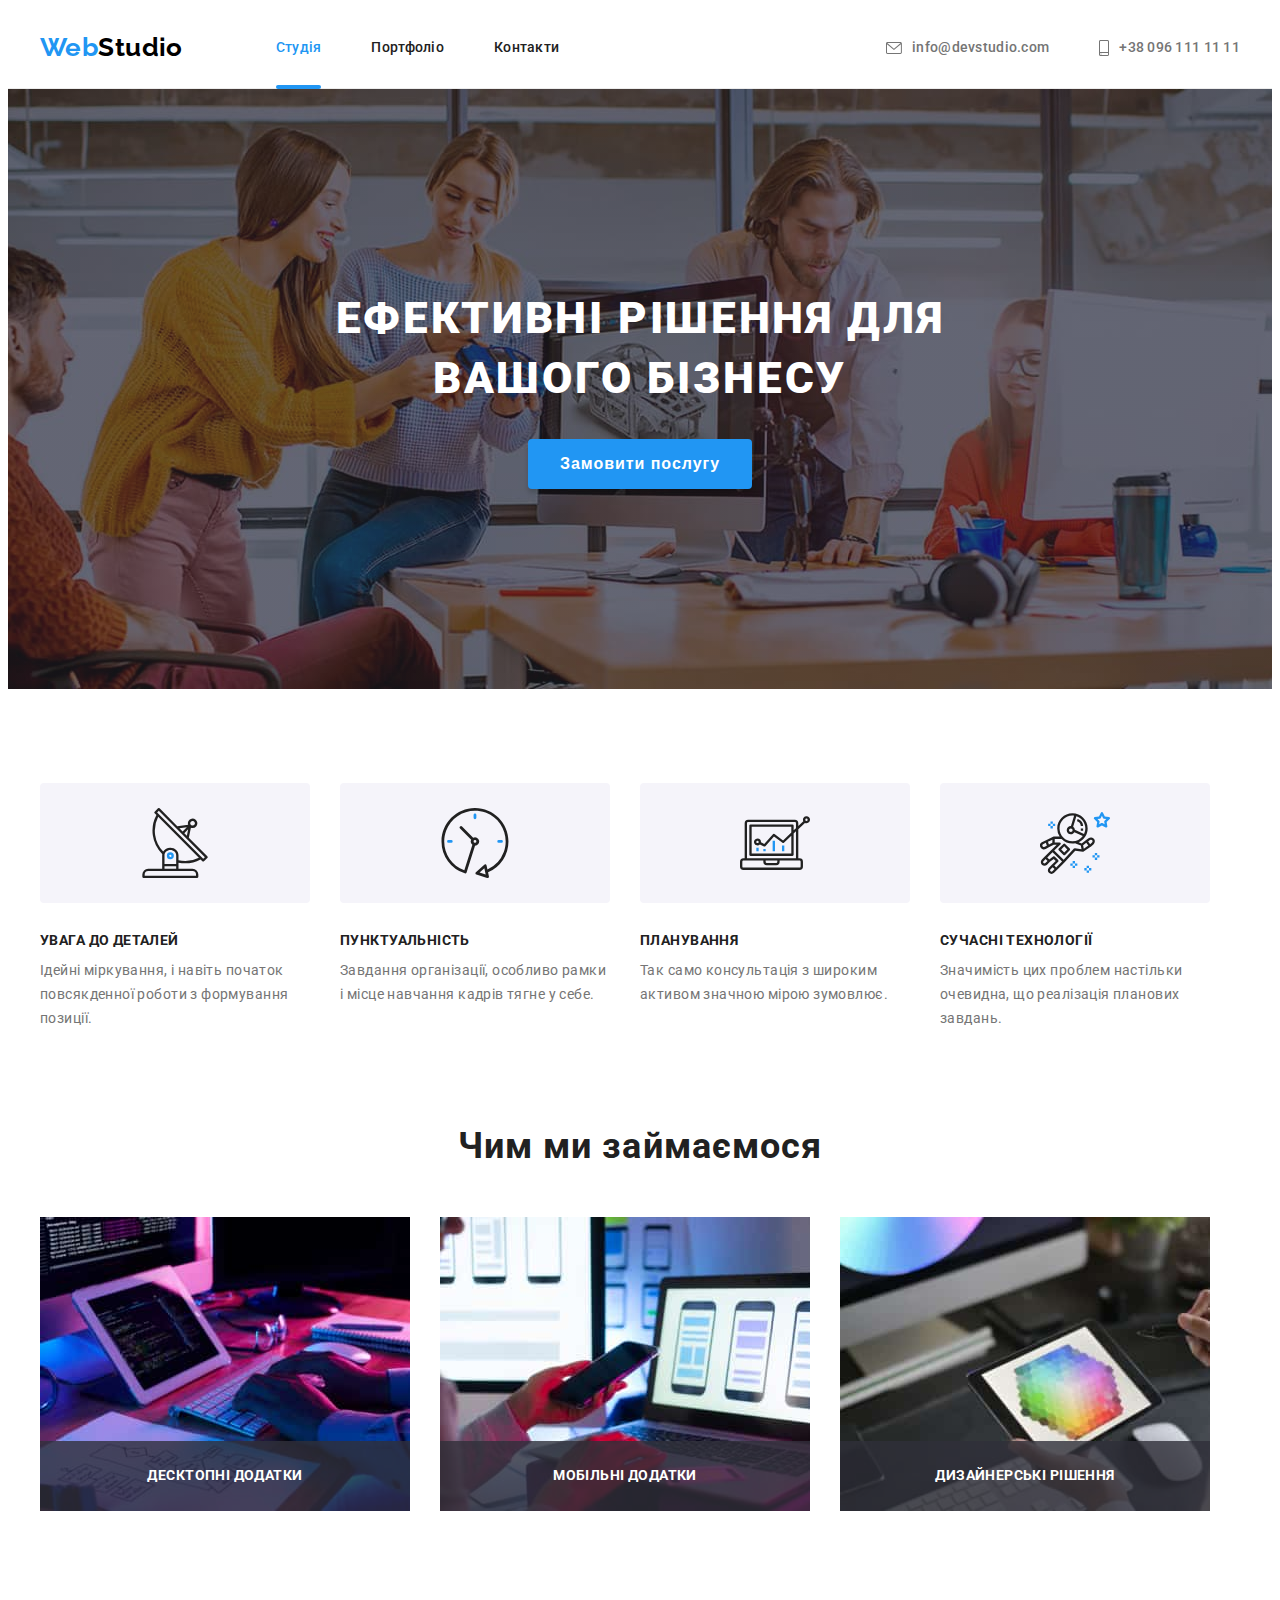
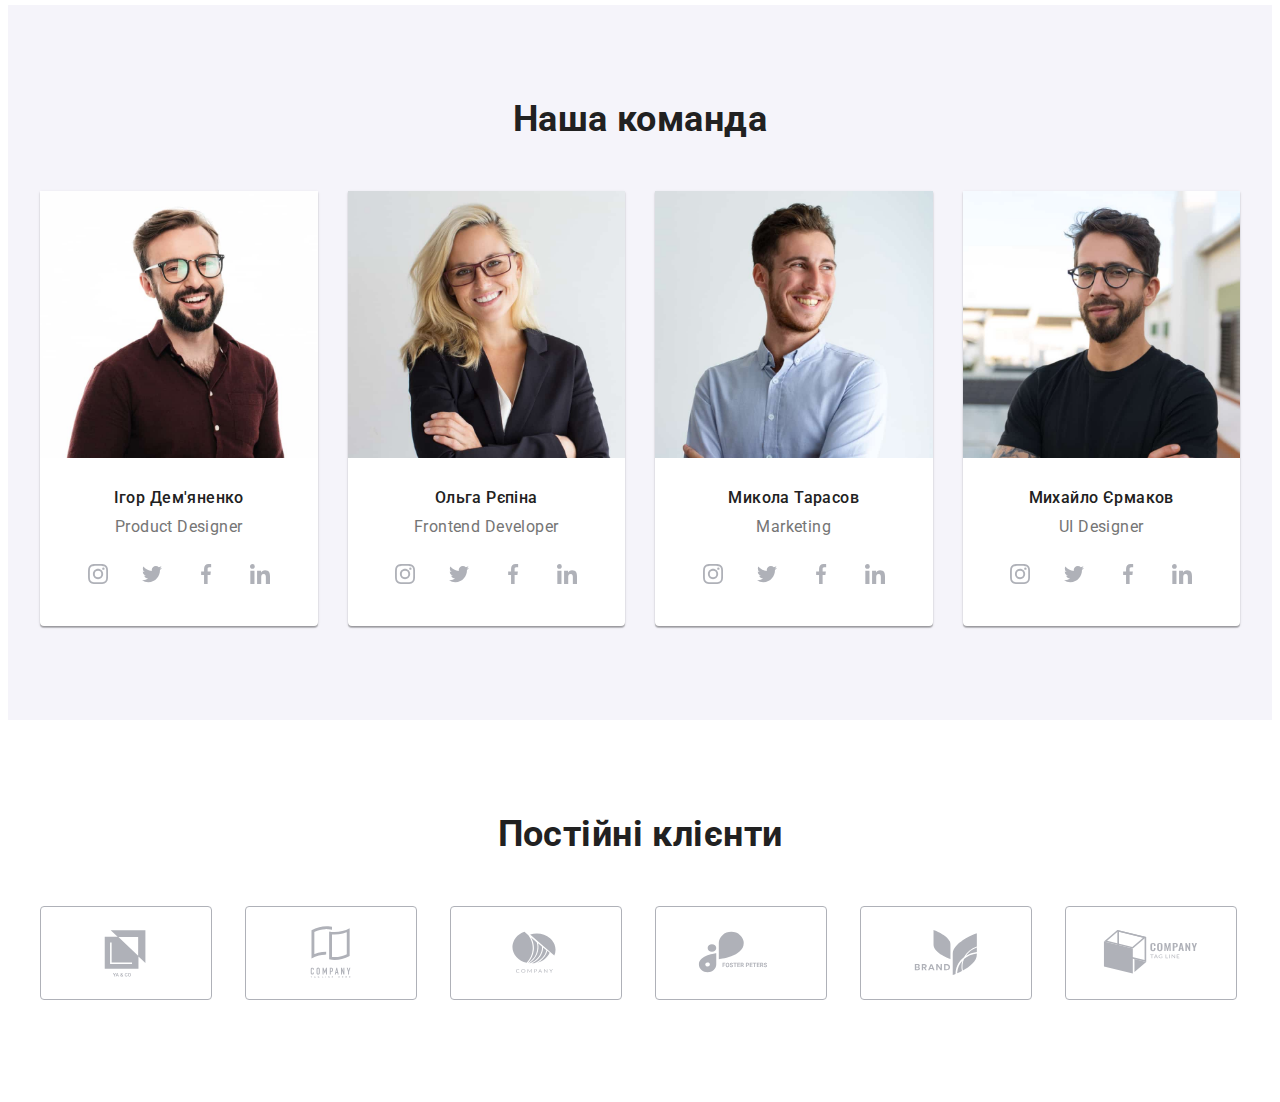
==== index.html @ 5ac206dc "added header" ====
<!DOCTYPE html>
<html lang="uk">
  <head>
    <meta charset="UTF-8" />
    <meta http-equiv="X-UA-Compatible" content="IE=edge" />
    <meta name="viewport" content="width=device-width, initial-scale=1.0" />
    <title>Студія</title>
    <link rel="preconnect" href="https://fonts.googleapis.com" />
    <link rel="preconnect" href="https://fonts.gstatic.com" crossorigin />
    <link
      href="https://fonts.googleapis.com/css2?family=Oleo+Script&family=Raleway:wght@700&family=Roboto:wght@400;500;700;900&display=swap"
      rel="stylesheet"
    />
    <link
      rel="stylesheet"
      href="https://cdnjs.cloudflare.com/ajax/libs/modern-normalize/1.1.0/modern-normalize.min.css"
      integrity="sha512-wpPYUAdjBVSE4KJnH1VR1HeZfpl1ub8YT/NKx4PuQ5NmX2tKuGu6U/JRp5y+Y8XG2tV+wKQpNHVUX03MfMFn9Q=="
      crossorigin="anonymous"
      referrerpolicy="no-referrer"
    />
    <link rel="stylesheet" href="./css/main.min.css" />
  </head>
  <body>
    <!-- HEADER -->

    <header class="header">
      <div class="header__container container">
        <nav class="header__nav">
          <a href="./index.html" class="logo header__logo" lang="en">
            <span class="logo__first-word">Web</span
            ><span class="logo__second-word">Studio</span>
          </a>

          <ul class="site-nav">
            <li class="site-nav__item">
              <a
                href="./index.html"
                class="site-nav__link site-nav__link--current"
                >Студія</a
              >
            </li>
            <li class="site-nav__item">
              <a
                href="./portfolio.html"
                class="site-nav__link site-nav__link--no-current"
                >Портфоліо</a
              >
            </li>
            <li class="site-nav__item">
              <a href="#" class="site-nav__link site-nav__link--no-current"
                >Контакти</a
              >
            </li>
          </ul>
        </nav>

        <ul class="contacts header-contacts">
          <li class="contacts__item">
            <a href="mainto:info@devstudio.com" class="contacts__link">
              <svg class="contacts__icon" width="16" height="12">
                <use href="./images/icons.svg#icon-envelope"></use>
              </svg>
              info@devstudio.com</a
            >
          </li>
          <li class="contacts__item">
            <a href="tel:+380961111111" class="contacts__link">
              <svg class="contacts__icon" width="10" height="16">
                <use href="./images/icons.svg#icon-smartphone"></use>
              </svg>
              +38 096 111 11 11</a
            >
          </li>
        </ul>

        <button type="button" class="menu-open-button" data-menu-open>
          <svg class="menu-open-button__icon" width="40" height="40">
            <use href="./images/icons.svg#icon-menu_40px"></use>
          </svg>
        </button>

        <!-- MOBILE MENU -->
        <div class="menu-container is-hidden" data-menu>
          <button class="menu-toggle" data-menu-close>
            <svg class="menu-toggle__cross-icon" width="40" height="40">
              <use
                class="icon-cross"
                href="./images/icons.svg#icon-close_40px"
              ></use>
            </svg>
          </button>

          <ul class="mobile-menu__list">
            <li class="mobile-menu__item">
              <a
                href="./index.html"
                class="mobile-menu__link mobile-menu__link--current"
                >Студія</a
              >
            </li>
            <li class="mobile-menu__item">
              <a href="./portfolio.html" class="mobile-menu__link">Портфоліо</a>
            </li>
            <li class="mobile-menu__item">
              <a href="#" class="mobile-menu__link">Контакти</a>
            </li>
          </ul>

          <ul class="mobile-contacts">
            <li class="mobile-contacts__item">
              <a href="tel:+380961111111" class="mobile-contacts__link-tel">
                +38 096 111 11 11</a
              >
            </li>
            <li class="mobile-contacts__item">
              <a href="mainto:info@devstudio.com" class="mobile-contacts__link">
                info@devstudio.com</a
              >
            </li>
          </ul>

          <ul class="mobile-soc-links">
            <li class="mobile-soc-links_item">
              <a href="" class="mobile-soc-links_link"></a> Instagram
            </li>
            <li class="mobile-soc-links_item">
              <a href="" class="mobile-soc-links_link"></a> Twitter
            </li>
            <li class="mobile-soc-links_item">
              <a href="" class="mobile-soc-links_link"></a> Facebook
            </li>
            <li class="mobile-soc-links_item">
              <a href="" class="mobile-soc-links_link"></a> LinkedIn
            </li>
          </ul>
        </div>
      </div>
    </header>

    <main class="main">
      <section class="hero">
        <div class="container">
          <h1 class="hero__title">Ефективні рішення для вашого бізнесу</h1>
          <button type="button" class="hero__btn" data-modal-open>
            Замовити послугу
          </button>
        </div>
      </section>

      <section class="features section">
        <div class="container">
          <h2 class="features__title visually-hidden">Наші переваги</h2>
          <ul class="features-list">
            <li class="features-list__item">
              <div class="features-list__thumb">
                <svg class="features-list__icon" width="70" height="70">
                  <use href="./images/icons.svg#icon-antenna"></use>
                </svg>
              </div>
              <h3 class="features-list__subtitle">Увага до деталей</h3>
              <p class="features-list__text">
                Ідейні міркування, і навіть початок повсякденної роботи з
                формування позиції.
              </p>
            </li>
            <li class="features-list__item">
              <div class="features-list__thumb">
                <svg class="features-list__icon" width="70" height="70">
                  <use href="./images/icons.svg#icon-clock"></use>
                </svg>
              </div>
              <h3 class="features-list__subtitle">Пунктуальність</h3>
              <p class="features-list__text">
                Завдання організації, особливо рамки і місце навчання кадрів
                тягне у себе.
              </p>
            </li>
            <li class="features-list__item">
              <div class="features-list__thumb">
                <svg class="features-list__icon" width="70" height="70">
                  <use href="./images/icons.svg#icon-diagram"></use>
                </svg>
              </div>
              <h3 class="features-list__subtitle">Планування</h3>
              <p class="features-list__text">
                Так само консультація з широким активом значною мірою зумовлює.
              </p>
            </li>
            <li class="features-list__item">
              <div class="features-list__thumb">
                <svg class="features-list__icon" width="70" height="70">
                  <use href="./images/icons.svg#icon-astronaut"></use>
                </svg>
              </div>
              <h3 class="features-list__subtitle">Сучасні технології</h3>
              <p class="features-list__text">
                Значимість цих проблем настільки очевидна, що реалізація
                планових завдань.
              </p>
            </li>
          </ul>
        </div>
      </section>

      <section class="gallery section">
        <div class="container">
          <h2 class="gallery__title">Чим ми займаємося</h2>
          <ul class="gallery-list">
            <li>
              <div class="gallery-list__thumb-image">
                <img
                  src="./images/html.jpg"
                  alt="Верстка"
                  width="370"
                  height="294"
                />
                <p class="gallery-list__over-text">Десктопні додатки</p>
              </div>
            </li>

            <li>
              <div class="gallery-list__thumb-image">
                <img
                  src="./images/project.jpg"
                  alt="Проектування"
                  width="370"
                  height="294"
                />
                <p class="gallery-list__over-text">Мобільні додатки</p>
              </div>
            </li>
            <li>
              <div class="gallery-list__thumb-image">
                <img
                  src="./images/design.jpg"
                  alt="Оформлення"
                  width="370"
                  height="294"
                />
                <p class="gallery-list__over-text">Дизайнерські рішення</p>
              </div>
            </li>
          </ul>
        </div>
      </section>
      <!-- TEAM -->
      <section class="team section">
        <div class="container">
          <h2 class="team__title">Наша команда</h2>
          <ul class="team-list">
            <li class="team-list__item">
              <img
                src="./images/img-3.jpg"
                alt="Продакт дизайнер"
                width="270"
                height="260"
              />
              <div class="team-list__description">
                <h3 class="team-list__title">Ігор Дем'яненко</h3>
                <p class="team-list__text">Product Designer</p>
                <ul class="team-contacts">
                  <li class="team-contacts__item">
                    <a
                      href="#"
                      target="_blank"
                      rel="noopener nofollow noreferrer"
                      class="team-contacts__link"
                    >
                      <svg class="team-contacts__icon" width="20" height="20">
                        <use href="./images/icons.svg#icon-instagram"></use>
                      </svg>
                    </a>
                  </li>
                  <li class="team-contacts__item">
                    <a
                      href="#"
                      target="_blank"
                      rel="noopener nofollow noreferrer"
                      class="team-contacts__link"
                    >
                      <svg class="team-contacts__icon" width="20" height="20">
                        <use href="./images/icons.svg#icon-twitter"></use>
                      </svg>
                    </a>
                  </li>
                  <li class="team-contacts__item">
                    <a
                      href="#"
                      target="_blank"
                      rel="noopener nofollow noreferrer"
                      class="team-contacts__link"
                    >
                      <svg class="team-contacts__icon" width="20" height="20">
                        <use href="./images/icons.svg#icon-facebook"></use>
                      </svg>
                    </a>
                  </li>
                  <li class="team-contacts__item">
                    <a
                      href="#"
                      target="_blank"
                      rel="noopener nofollow noreferrer"
                      class="team-contacts__link"
                    >
                      <svg class="team-contacts__icon" width="20" height="20">
                        <use href="./images/icons.svg#icon-linkedin"></use>
                      </svg>
                    </a>
                  </li>
                </ul>
              </div>
            </li>
            <li class="team-list__item">
              <img
                src="./images/img-2.jpg"
                alt="Разработчик"
                width="270"
                height="260"
              />
              <div class="team-list__description">
                <h3 class="team-list__title">Ольга Рєпіна</h3>
                <p class="team-list__text">Frontend Developer</p>
                <ul class="team-contacts">
                  <li class="team-contacts__item">
                    <a
                      href="#"
                      target="_blank"
                      rel="noopener nofollow noreferrer"
                      class="team-contacts__link"
                    >
                      <svg class="team-contacts__icon" width="20" height="20">
                        <use href="./images/icons.svg#icon-instagram"></use>
                      </svg>
                    </a>
                  </li>
                  <li class="team-contacts__item">
                    <a
                      href="#"
                      target="_blank"
                      rel="noopener nofollow noreferrer"
                      class="team-contacts__link"
                    >
                      <svg class="team-contacts__icon" width="20" height="20">
                        <use href="./images/icons.svg#icon-twitter"></use>
                      </svg>
                    </a>
                  </li>
                  <li class="team-contacts__item">
                    <a
                      href="#"
                      target="_blank"
                      rel="noopener nofollow noreferrer"
                      class="team-contacts__link"
                    >
                      <svg class="team-contacts__icon" width="20" height="20">
                        <use href="./images/icons.svg#icon-facebook"></use>
                      </svg>
                    </a>
                  </li>
                  <li class="team-contacts__item">
                    <a
                      href="#"
                      target="_blank"
                      rel="noopener nofollow noreferrer"
                      class="team-contacts__link"
                    >
                      <svg class="team-contacts__icon" width="20" height="20">
                        <use href="./images/icons.svg#icon-linkedin"></use>
                      </svg>
                    </a>
                  </li>
                </ul>
              </div>
            </li>
            <li class="team-list__item">
              <img
                src="./images/img-1.jpg"
                alt="Маркетолог"
                width="270"
                height="260"
              />
              <div class="team-list__description">
                <h3 class="team-list__title">Микола Тарасов</h3>
                <p class="team-list__text">Marketing</p>
                <ul class="team-contacts">
                  <li class="team-contacts__item">
                    <a
                      href="#"
                      target="_blank"
                      rel="noopener nofollow noreferrer"
                      class="team-contacts__link"
                    >
                      <svg class="team-contacts__icon" width="20" height="20">
                        <use href="./images/icons.svg#icon-instagram"></use>
                      </svg>
                    </a>
                  </li>
                  <li class="team-contacts__item">
                    <a
                      href="#"
                      target="_blank"
                      rel="noopener nofollow noreferrer"
                      class="team-contacts__link"
                    >
                      <svg class="team-contacts__icon" width="20" height="20">
                        <use href="./images/icons.svg#icon-twitter"></use>
                      </svg>
                    </a>
                  </li>
                  <li class="team-contacts__item">
                    <a
                      href="#"
                      target="_blank"
                      rel="noopener nofollow noreferrer"
                      class="team-contacts__link"
                    >
                      <svg class="team-contacts__icon" width="20" height="20">
                        <use href="./images/icons.svg#icon-facebook"></use>
                      </svg>
                    </a>
                  </li>
                  <li class="team-contacts__item">
                    <a
                      href="#"
                      target="_blank"
                      rel="noopener nofollow noreferrer"
                      class="team-contacts__link"
                    >
                      <svg class="team-contacts__icon" width="20" height="20">
                        <use href="./images/icons.svg#icon-linkedin"></use>
                      </svg>
                    </a>
                  </li>
                </ul>
              </div>
            </li>
            <li class="team-list__item">
              <img
                src="./images/img.jpg"
                alt="Графический дизайнер"
                width="270"
                height="260"
              />
              <div class="team-list__description">
                <h3 class="team-list__title">Михайло Єрмаков</h3>
                <p class="team-list__text">UI Designer</p>
                <ul class="team-contacts">
                  <li class="team-contacts__item">
                    <a
                      href="#"
                      target="_blank"
                      rel="noopener nofollow noreferrer"
                      class="team-contacts__link"
                    >
                      <svg class="team-contacts__icon" width="20" height="20">
                        <use href="./images/icons.svg#icon-instagram"></use>
                      </svg>
                    </a>
                  </li>
                  <li class="team-contacts__item">
                    <a
                      href="#"
                      target="_blank"
                      rel="noopener nofollow noreferrer"
                      class="team-contacts__link"
                    >
                      <svg class="team-contacts__icon" width="20" height="20">
                        <use href="./images/icons.svg#icon-twitter"></use>
                      </svg>
                    </a>
                  </li>
                  <li class="team-contacts__item">
                    <a
                      href="#"
                      target="_blank"
                      rel="noopener nofollow noreferrer"
                      class="team-contacts__link"
                    >
                      <svg class="team-contacts__icon" width="20" height="20">
                        <use href="./images/icons.svg#icon-facebook"></use>
                      </svg>
                    </a>
                  </li>
                  <li class="team-contacts__item">
                    <a
                      href="#"
                      target="_blank"
                      rel="noopener nofollow noreferrer"
                      class="team-contacts__link"
                    >
                      <svg class="team-contacts__icon" width="20" height="20">
                        <use href="./images/icons.svg#icon-linkedin"></use>
                      </svg>
                    </a>
                  </li>
                </ul>
              </div>
            </li>
          </ul>
        </div>
      </section>

      <!-- CLIENTS-SECTION -->

      <section class="clients-section section">
        <div class="container">
          <h2 class="clients-section__title">Постійні клієнти</h2>
          <ul class="clients-section__list">
            <li class="clients-section__item">
              <a
                href="#"
                target="_blank"
                rel="noopener nofollow noreferrer"
                class="clients-section__link"
              >
                <svg class="clients-section__icon" width="106" height="60">
                  <use href="./images/icons.svg#icon-logo-1"></use>
                </svg>
              </a>
            </li>
            <li class="clients-section__item">
              <a
                href="#"
                target="_blank"
                rel="noopener nofollow noreferrer"
                class="clients-section__link"
              >
                <svg class="clients-section__icon" width="106" height="60">
                  <use href="./images/icons.svg#icon-logo-2"></use>
                </svg>
              </a>
            </li>
            <li class="clients-section__item">
              <a
                href="#"
                target="_blank"
                rel="noopener nofollow noreferrer"
                class="clients-section__link"
              >
                <svg class="clients-section__icon" width="106" height="60">
                  <use href="./images/icons.svg#icon-logo-3"></use>
                </svg>
              </a>
            </li>
            <li class="clients-section__item">
              <a
                href="#"
                target="_blank"
                rel="noopener nofollow noreferrer"
                class="clients-section__link"
              >
                <svg class="clients-section__icon" width="106" height="60">
                  <use href="./images/icons.svg#icon-logo-4"></use>
                </svg>
              </a>
            </li>
            <li class="clients-section__item">
              <a
                href="#"
                target="_blank"
                rel="noopener nofollow noreferrer"
                class="clients-section__link"
              >
                <svg class="clients-section__icon" width="106" height="60">
                  <use href="./images/icons.svg#icon-logo-5"></use>
                </svg>
              </a>
            </li>
            <li class="clients-section__item">
              <a
                href="#"
                target="_blank"
                rel="noopener nofollow noreferrer"
                class="clients-section__link"
              >
                <svg class="clients-section__icon" width="106" height="60">
                  <use href="./images/icons.svg#icon-logo-6"></use>
                </svg>
              </a>
            </li>
          </ul>
        </div>
      </section>

      <!-- <div class="backdrop is-hidden" data-modal>
        <div class="modal">
          <button type="button" class="modal-close-button" data-modal-close>
            <svg class="modal-close-icon" width="18" height="18">
              <use href="./images/icons.svg#icon-close-black-18dp-2-1"></use>
            </svg>
          </button>
          <form class="form-modal">
            <p class="modal-title">Залиште свої дані, ми вам передзвонимо</p>

            <div class="form-field">
              <label for="name" class="form-label">Ім'я</label>
              <div class="input-wrap">
                <input
                  type="text"
                  class="form-input"
                  name="name"
                  id="name"
                  placeholder=" "
                  required
                />
                <svg class="form-icon" width="18" height="18">
                  <use href="./images/icons.svg#icon-person-black-18dp-1"></use>
                </svg>
              </div>
            </div>

            <div class="form-field">
              <label for="tel" class="form-label">Телефон</label>
              <div class="input-wrap">
                <input
                  type="tel"
                  class="form-input"
                  name="tel"
                  id="tel"
                  placeholder=" "
                  required
                  minlength="10"
                />
                <svg class="form-icon" width="18" height="18">
                  <use href="./images/icons.svg#icon-phone-black-18dp-1"></use>
                </svg>
              </div>
            </div>
            <div class="form-field">
              <label for="tel" class="form-label">Пошта</label>
              <div class="input-wrap">
                <input
                  type="email"
                  class="form-input"
                  name="mail"
                  id="mail"
                  placeholder=" "
                  required
                />
                <svg class="form-icon" width="18" height="18">
                  <use href="./images/icons.svg#icon-email-black-18dp-1"></use>
                </svg>
              </div>
            </div>

            <div class="form-field-last">
              <label for="feedback" class="form-label">Коментар</label>
              <textarea
                name="feedback"
                class="form-feedback"
                placeholder="Введіть текст"
              ></textarea>
            </div>

            <label class="form-check">
              <input
                type="checkbox"
                class="check-input visually-hidden"
                name="mailing"
                value="mailing-features"
              />
              Погоджуюся з розсилкою та приймаю
              <a href="#" class="form-mailimg-features"> Умови договору</a>
              <span class="form-square-icon">
                <svg class="form-check-icon" width="14" height="13">
                  <use href="./images/icons.svg#icon-Vector"></use>
                </svg>
              </span>
            </label>

            <button type="submit" class="form-submit-btn">Відправити</button>
          </form>
        </div>
      </div> -->
    </main>

    <!-- <footer class="footer">
      <div class="footer__container container">
        <div class="footer__thumb">
          <a href="./index.html" class="logo footer-logo">
            <span class="logo__first-word">Web</span
            ><span class="logo__second-word logo__second-word--change-color"
              >Studio</span
            >
          </a>
          <address class="adress">
            <ul class="adress__list">
              <li class="adress__item">
                <a
                  href="https://goo.gl/maps/MaqQEwh975hQiFbC6"
                  target="_blank"
                  rel="noopener nooreffer noofollow"
                  class="adress__link adress__link--change-color"
                >
                  м. Київ, пр-т Лесі Українки, 26
                </a>
              </li>
              <li class="adress__item">
                <a href="mainto:info@example.com" class="adress__link"
                  >info@example.com</a
                >
              </li>
              <li class="adress__item">
                <a href="tel:+380991111111" class="adress__link"
                  >+38 099 111 11 11</a
                >
              </li>
            </ul>
          </address>
        </div>
        <div class="socials">
          <h2 class="socials__title">Приєднуйтесь</h2>
          <ul class="socials__list">
            <li class="socials__item">
              <a
                href="#"
                target="_blank"
                rel="noopener nofollow noreferrer"
                class="socials__link"
              >
                <svg class="socials__icon" width="20" height="20">
                  <use href="./images/icons.svg#icon-instagram"></use>
                </svg>
              </a>
            </li>
            <li class="socials__item">
              <a
                href="#"
                target="_blank"
                rel="noopener nofollow noreferrer"
                class="socials__link"
              >
                <svg class="socials__icon" width="20" height="20">
                  <use href="./images/icons.svg#icon-twitter"></use>
                </svg>
              </a>
            </li>
            <li class="socials__item">
              <a
                href="#"
                target="_blank"
                rel="noopener nofollow noreferrer"
                class="socials__link"
              >
                <svg class="socials__icon" width="20" height="20">
                  <use href="./images/icons.svg#icon-facebook"></use>
                </svg>
              </a>
            </li>
            <li class="socials__item">
              <a
                href="#"
                target="_blank"
                rel="noopener nofollow noreferrer"
                class="socials__link"
              >
                <svg class="socials__icon" width="20" height="20">
                  <use href="./images/icons.svg#icon-linkedin"></use>
                </svg>
              </a>
            </li>
          </ul>
        </div>
        
        <div class="sign-up">
          <p class="sign-up__title">Підпишіться на розсилку</p>
          <form class="form">
            <input
              type="email"
              class="form__input"
              name="email"
              placeholder="E-mail"
              required
            />
            <button type="submit" class="submit-button">
              Підписатися
              <svg class="submit-button__icon" width="24" height="24">
                <use href="./images/icons.svg#icon-icon-send"></use>
              </svg>
            </button>
          </form>
        </div>
      </div>
    </footer> -->

    <script src="./js/modal.js"></script>

    <script src="./js/menu.js"></script>
  </body>
</html>
---- css/main.min.css ----
.portfolio-gallery,.portfolio__list,.socials__list,.adress__list,.clients-section__list,.team-contacts,.team-list,.gallery-list,.features-list,.contacts,.site-nav,.mobile-soc-links,.mobile-contacts,.mobile-menu__list{list-style:none;margin:0;padding-left:0}.portfolio-link,.socials__link,.adress__link,.team-contacts__link,.contacts__link,.site-nav__link,.mobile-contacts__link,.mobile-contacts__link-tel,.mobile-menu__link,.logo{text-decoration:none;color:inherit}.portfolio-link,.portfolio-btn,.submit-button,.form__input,.socials__link,.adress__link,.clients-section__link,.team-contacts__link,.hero__btn,.contacts__link,.site-nav__link--no-current::after,.site-nav__link,.form-feedback,.form-input,.backdrop{transition-property:all;transition-duration:250ms;transition-timing-function:cubic-bezier(0.4, 0, 0.2, 1)}.submit-button__icon,.socials__icon,.clients-section__icon,.team-contacts__icon,.contacts__icon{fill:currentColor}.portfolio-btn,.submit-button,.hero__btn,.form-submit-btn{display:block;margin:0 auto;cursor:pointer;border:none;border-radius:4px}.clients-section__title,.team__title{color:#212121;font-weight:700;font-size:28px;line-height:1.18;text-align:center}body{font-family:"Roboto",sans-serif;background-color:#fff;color:#212121;font-size:14px;letter-spacing:.03em}p,h1,h2,h3,h4,h5,h6{margin:0}ul{margin:0;padding-left:0}img{display:block;width:100%;max-width:100%;height:auto}address{font-style:normal}.section{padding-top:60px;padding-bottom:60px}@media screen and (min-width: 1200px){.section{padding-top:94px;padding-bottom:94px}}.visually-hidden{position:absolute;white-space:nowrap;width:1px;height:1px;overflow:hidden;border:0;padding:0;clip:rect(0 0 0 0);-webkit-clip-path:inset(50%);clip-path:inset(50%);margin:-1px}.container{width:100%;padding-left:15px;padding-right:15px;margin-left:auto;margin-right:auto}@media screen and (min-width: 480px){.container{width:480px}}@media screen and (min-width: 768px){.container{width:768px}}@media screen and (min-width: 1200px){.container{width:1200px}}.backdrop{position:fixed;top:0;left:0;width:100%;height:100%;background-color:rgba(0,0,0,.2)}.backdrop.is-hidden{opacity:0;pointer-events:none}.modal{position:absolute;top:50%;left:50%;transform:translate(-50%, -50%);width:528px;height:581px;margin-left:auto;margin-right:auto;padding:40px;background:#fff;box-shadow:0px 1px 3px rgba(0,0,0,.12),0px 1px 1px rgba(0,0,0,.14),0px 2px 1px rgba(0,0,0,.2);border-radius:4px}.modal-close-button{position:absolute;top:8px;right:8px;display:flex;align-items:center;justify-content:center;width:30px;height:30px;border:1px solid rgba(0,0,0,.1);border-radius:50%;background-color:#fff;cursor:pointer}.modal-close-icon{transition:fill 250ms cubic-bezier(0.4, 0, 0.2, 1)}.modal-close-icon:hover,.modal-close-icon:focus{fill:#2196f3}.modal-title{font-weight:700;font-size:20px;line-height:1.15;text-align:center;color:#212121;margin-bottom:12px}.form-field{position:relative;display:flex;flex-direction:column;text-align:start;margin-bottom:10px;transition:border-color 250ms cubic-bezier(0.4, 0, 0.2, 1)}.form-label{display:block;margin-bottom:4px;font-size:12px;line-height:1.17;letter-spacing:.01em;color:#757575}.input-wrap{position:relative}.form-input{width:100%;height:40px;padding-left:42px;font-style:inherit;border:1px solid rgba(33,33,33,.2);border-radius:4px;outline:none;cursor:pointer}.form-field:focus-within .form-input,.form-field:hover .form-input{border:1px solid #2196f3}.form-icon{position:absolute;left:12px;top:50%;transform:translateY(-50%);transition-property:fill;transition-duration:250ms;transition-timing-function:cubic-bezier(0.4, 0, 0.2, 1)}.form-field:focus-within .form-icon,.form-field:hover .form-icon{fill:#2196f3}.form-field-last{display:flex;flex-direction:column;text-align:start;margin-bottom:20px}.form-feedback{width:100%;height:120px;padding:12px 16px;border:1px solid rgba(33,33,33,.2);border-radius:4px;resize:none;cursor:pointer;outline:none}.form-field-last:focus-within .form-feedback,.form-field-last:hover .form-feedback{border:1px solid #2196f3}.form-feedback::-moz-placeholder{font-size:12px;line-height:1.17;letter-spacing:.01em;color:rgba(117,117,117,.5)}.form-feedback:-ms-input-placeholder{font-size:12px;line-height:1.17;letter-spacing:.01em;color:rgba(117,117,117,.5)}.form-feedback::placeholder{font-size:12px;line-height:1.17;letter-spacing:.01em;color:rgba(117,117,117,.5)}.form-check{position:relative;display:flex;align-items:center;justify-content:center;font-size:14px;line-height:1.71;color:#757575;margin-bottom:30px}.form-mailimg-features{color:#2196f3;outline-color:#2196f3}.form-square-icon{position:absolute;display:flex;top:0;left:32px;transform:translate(-25px, 4px);width:16px;height:15px;border:2px solid #212121;cursor:pointer}.check-input:checked~.form-square-icon{background-size:cover;background-repeat:no-repeat;background-color:#2196f3;background-origin:border-box;border:2px solid #2196f3}.form-check:focus-within .form-square-icon{border:2px solid #2196f3}.form-submit-btn{font-family:inherit;font-weight:700;font-size:16px;line-height:1.88;letter-spacing:.06em;color:#fff;background-color:#2196f3;box-shadow:0px 4px 4px rgba(0,0,0,.15);padding:10px 52px;transition-property:background-color,box-shadow;transition-duration:250ms;transition-timing-function:cubic-bezier(0.4, 0, 0.2, 1)}.form-submit-btn:hover,.form-submit-btn:focus{box-shadow:0px 4px 4px rgba(0,0,0,.15);background-color:#188ce8}.header{display:flex;border-bottom:1px solid #ececec}@media(max-width: 767.5px){.menu{display:none}}@media screen and (max-width: 767.5px){.header__container{position:relative}}@media screen and (min-width: 768px){.header__container{display:flex;justify-content:space-between}}@media screen and (max-width: 767.5px){.menu-open-button{display:flex;position:absolute;top:10px;right:10px;border:none;background-color:#fff;cursor:pointer}}@media screen and (min-width: 768px){.menu-open-button{display:none}}@media screen and (min-width: 1200px){.menu-open-button{display:none}}.logo{position:relative;display:block;font-family:"Raleway",sans-serif;font-weight:700;font-size:26px;line-height:1.2}.logo__first-word{color:#2196f3}.logo__second-word{color:#000}.logo__second-word--change-color{color:#fff}.header__logo{margin-right:auto;padding:16px 0}@media screen and (min-width: 768px){.header__logo{margin-right:88px;padding-top:26px;padding-bottom:26px}}@media screen and (min-width: 1200px){.header__logo{margin-right:93px;padding-top:24px;padding-bottom:25px}}.footer-logo{display:block;margin-bottom:20px}.menu-container{position:fixed;display:flex;flex-direction:column;justify-content:space-between;background-color:#fff;z-index:1;top:0;left:0;width:100vw;height:100vh;padding:48px 40px}.menu-container>.container{width:100%}.menu-container.is-hidden{opacity:0;pointer-events:none}.menu-toggle{position:absolute;top:10px;right:15px;min-height:40px;min-width:40px;display:flex;align-items:center;justify-content:center;margin:0;padding:0;background-color:rgba(0,0,0,0);cursor:pointer;border:none;border-radius:50%;outline:none;color:#212121}.mobile-menu__item:not(:last-child){margin-bottom:32px}.mobile-menu__link{display:block;font-weight:500;font-size:40px;line-height:1.18;letter-spacing:.02em;color:#212121}.mobile-menu__link:hover,.mobile-menu__link:focus{color:#2196f3}.mobile-menu__link--current{color:#2196f3}.mobile-contacts__link-tel{display:block;margin-bottom:32px;font-weight:500;font-size:26px;line-height:1.18;letter-spacing:.02em;color:#2196f3}@media screen and (min-width: 480px){.mobile-contacts__link-tel{font-size:34px}}.mobile-contacts__link{font-weight:500;font-size:24px;line-height:1.17;letter-spacing:.02em;color:#757575}.mobile-soc-links{display:flex;flex-wrap:wrap;font-weight:500;font-size:18px;line-height:1.22;letter-spacing:.02em;color:#757575}.mobile-soc-links_item:not(:last-child){margin-right:10px;padding-right:10px;border-right:1px solid rgba(33,33,33,.2)}.mobile-soc-links_link{display:block}.mobile-soc-links_link:hover,.mobile-soc-links_link:focus{color:#2196f3}.site-nav{display:flex;align-items:center;justify-content:center}@media screen and (max-width: 767px){.site-nav{display:none}}@media screen and (min-width: 768px){.header__nav{display:flex;align-items:center}}.site-nav__link{display:block;padding-top:32px;padding-bottom:32px;font-weight:500;line-height:1.14;letter-spacing:.02em;color:#212121}.site-nav__link:hover,.site-nav__link:focus{color:#2196f3}.site-nav__link--current{color:#2196f3}.site-nav__link--current::after{position:absolute;bottom:-1px;left:0;content:"";display:block;width:100%;height:4px;background:#2196f3;border-radius:2px}.site-nav__link--no-current::after{position:absolute;display:block;bottom:-1px;left:0;content:"";width:100%;height:4px;transform:scaleX(0);background-color:#2196f3;border-radius:2px}.site-nav__link:hover.site-nav__link--no-current::after,.site-nav__link:focus.site-nav__link--no-current::after{transform:scaleX(1)}.site-nav__item{position:relative}.site-nav__item:not(:first-child){margin-left:50px}.contacts{display:none}@media screen and (min-width: 768px){.contacts{display:flex;flex-wrap:wrap;align-items:center}}@media screen and (min-width: 1200px){.contacts{display:flex;align-items:center;justify-content:center}}.header-contacts{margin-left:96px}.contacts__link{display:flex;align-items:center;justify-content:center;font-weight:500;line-height:1.14;letter-spacing:.02em;color:#757575}@media screen and (min-width: 1200px){.contacts__link{padding-top:30px;padding-bottom:30px}}.contacts__link:hover,.contacts__link:focus{color:#2196f3}@media screen and (min-width: 1200px){.contacts__item:not(:first-child){margin-left:50px}}.contacts__icon{margin-right:10px}.hero{display:flex;justify-content:center;align-items:center;height:400px;max-width:767px;margin-left:auto;margin-right:auto;background-image:linear-gradient(to right, rgba(47, 48, 58, 0.4), rgba(47, 48, 58, 0.4)),url(../images/hero-background-mobile.jpg);background-color:#c4c4c4;background-size:cover;background-repeat:no-repeat;background-position:center}@media(min-device-pixel-ratio: 2),(-webkit-min-device-pixel-ratio: 2),(min-resolution: 192dpi),(min-resolution: 2dppx){.hero{background-image:linear-gradient(to right, rgba(47, 48, 58, 0.4), rgba(47, 48, 58, 0.4)),url(../images/hero-background-mobile-2x.jpg)}}@media screen and (min-width: 768px){.hero{min-width:768px;background-image:linear-gradient(to right, rgba(47, 48, 58, 0.4), rgba(47, 48, 58, 0.4)),url(../images/hero-background-tablet.jpg)}}@media(min-device-pixel-ratio: 2),(-webkit-min-device-pixel-ratio: 2),(min-resolution: 192dpi),(min-resolution: 2dppx){.hero{background-image:linear-gradient(to right, rgba(47, 48, 58, 0.4), rgba(47, 48, 58, 0.4)),url(../images/hero-background-tablet-2x.jpg);background-color:#c4c4c4;background-size:cover;background-repeat:no-repeat;background-position:center}}@media screen and (min-width: 1200px){.hero{max-width:1600px;height:600px;background-image:linear-gradient(to right, rgba(47, 48, 58, 0.4), rgba(47, 48, 58, 0.4)),url(../images/hero-background.jpg)}}@media(min-device-pixel-ratio: 2),(-webkit-min-device-pixel-ratio: 2),(min-resolution: 192dpi),(min-resolution: 2dppx){.hero{background-image:linear-gradient(to right, rgba(47, 48, 58, 0.4), rgba(47, 48, 58, 0.4)),url(../images/hero-background-2x.jpg);background-color:#c4c4c4;background-size:cover;background-repeat:no-repeat;background-position:center}}.hero__title{max-width:360px;padding-top:118px 60px 198px;margin-right:auto;margin-left:auto;margin-bottom:30px;font-weight:900;font-size:22px;line-height:1.62;letter-spacing:.06em;text-transform:uppercase;color:#fff;text-align:center}@media screen and (min-width: 480px){.hero__title{font-size:26px}}@media screen and (min-width: 1200px){.hero__title{max-width:696px;font-size:44px;line-height:1.36}}.hero__btn{padding:10px 24px;font-weight:700;font-size:16px;line-height:1.88;letter-spacing:.06em;color:#fff;background-color:#2196f3;box-shadow:0px 4px 4px rgba(0,0,0,.15)}@media screen and (min-width: 1200px){.hero__btn{padding:10px 32px}}.hero__btn:hover,.hero__btn:focus{box-shadow:0px 4px 4px rgba(0,0,0,.15);background-color:#188ce8}.features-list{display:flex;flex-wrap:wrap;gap:30px}.features-list__thumb{height:120px;display:flex;align-items:center;justify-content:center;margin-bottom:30px;border-radius:4px;background-color:#f5f4fa;width:100%}.features-list__subtitle{text-align:center;margin-bottom:10px;font-weight:700;line-height:1.14;text-transform:uppercase;font-size:14px}@media screen and (min-width: 768px){.features-list__subtitle{text-align:left}}@media screen and (min-width: 1200px){.features-list__subtitle{text-align:left}}.features-list__text{width:100%;line-height:1.71;color:#757575}@media screen and (min-width: 480px){.features-list__text{width:460px}}@media screen and (min-width: 768px){.features-list__text{width:354px}}@media screen and (min-width: 1200px){.features-list__text{width:270px}}.gallery{display:none}@media screen and (min-width: 1200px){.gallery{display:flex;padding-top:0}}.gallery__title{margin-bottom:50px;font-weight:700;font-size:36px;line-height:1.17;text-align:center;letter-spacing:.03em;color:#212121}.gallery-list{display:flex;gap:30px}.gallery-list__thumb-image{position:relative}.gallery-list__over-text{position:absolute;bottom:0;display:flex;justify-content:center;align-items:center;width:370px;height:70px;background:rgba(47,48,58,.8);font-weight:700;line-height:1.14;text-transform:uppercase;color:#fff}.team{background-color:#f5f4fa}.team__title{margin-bottom:30px}@media screen and (min-width: 1200px){.team__title{margin-bottom:50px;font-size:36px;line-height:1.16}}.team-list{display:flex;flex-wrap:wrap;gap:30px}.team-list__item{width:100%;background:#fff;box-shadow:0px 1px 3px rgba(0,0,0,.12),0px 1px 1px rgba(0,0,0,.14),0px 2px 1px rgba(0,0,0,.2);border-radius:0px 0px 4px 4px}@media screen and (min-width: 768px){.team-list__item{width:calc((100% - 30px)/2)}}@media screen and (min-width: 1200px){.team-list__item{width:calc((100% - 90px)/4)}}.team-list__item__item:not(:last-child){margin-bottom:30px}.team-list__description{padding:30px 0 24px}@media screen and (min-width: 1200px){.team-list__description{padding-bottom:30px}}.team-list__title{margin-bottom:10px;font-weight:500;font-size:16px;line-height:1.19;text-align:center;color:#212121}.team-list__text{margin-bottom:16px;font-size:16px;line-height:1.19;text-align:center;color:#757575}.team-contacts{display:flex;align-items:center;justify-content:center;gap:10px}.team-contacts__link{display:flex;align-items:center;justify-content:center;width:44px;height:44px;border-radius:50%;color:#afb1b8}.team-contacts__link:hover,.team-contacts__link:focus{background-color:#2196f3;color:#fff}.clients-section__title{margin-bottom:30px}@media screen and (min-width: 1200px){.clients-section__title{margin-bottom:50px;font-size:36px;line-height:1.16}}.clients-section__list{display:flex;align-items:center;justify-content:center;flex-wrap:wrap;gap:30px}.clients-section__item{width:calc((100% - 30px)/2)}@media screen and (min-width: 768px){.clients-section__item{width:calc((100% - 60px)/3)}}@media screen and (min-width: 1200px){.clients-section__item{width:calc((100% - 150px)/6)}}.clients-section__link{display:flex;align-items:center;justify-content:center;width:130px;height:92px;border:1px solid #afb1b8;color:#afb1b8;border-radius:4px}@media screen and (min-width: 480px){.clients-section__link{width:210px}}@media screen and (min-width: 768px){.clients-section__link{width:226px}}@media screen and (min-width: 1200px){.clients-section__link{width:170px}}.clients-section__link:hover,.clients-section__link:focus{border-color:#2196f3;color:#2196f3}.footer{padding-top:60px;padding-bottom:60px;background-color:#2f303a}.footer__container{display:flex;align-items:baseline}.footer__thumb{margin-right:70px}.adress__item:not(:last-child){margin-bottom:9px}.adress__link{display:block;margin-bottom:9px;line-height:1.71;color:rgba(255,255,255,.6)}.adress__link:hover,.adress__link:focus{color:#2196f3}.adress__link--change-color{color:#fff}.socials__title{margin-bottom:20px;font-weight:700;font-size:14px;line-height:1.14;text-transform:uppercase;color:#fff}.socials__list{display:flex;gap:10px}.socials__link{display:flex;align-items:center;justify-content:center;width:44px;height:44px;border-radius:50%;color:#fff;background-color:rgba(255,255,255,.1)}.socials__link:hover,.socials__link:focus{color:#fff;background-color:#2196f3}.sign-up{margin-left:auto}.sign-up .sign-up__title{font-weight:700;line-height:1.14;text-transform:uppercase;color:#fff;margin-bottom:20px}.form{display:flex}.form__input{padding:11px;width:358px;background-color:rgba(0,0,0,0);border:1px solid rgba(255,255,255,.3);filter:drop-shadow(0px 4px 4px rgba(0, 0, 0, 0.15));color:rgba(255,255,255,.6);border-radius:4px;cursor:pointer}.form__input:hover,.form__input:focus{border-color:#2196f3}.form__input::-moz-placeholder{font-size:16px;line-height:1.25;color:rgba(255,255,255,.6)}.form__input:-ms-input-placeholder{font-size:16px;line-height:1.25;color:rgba(255,255,255,.6)}.form__input::placeholder{font-size:16px;line-height:1.25;color:rgba(255,255,255,.6)}.submit-button{display:flex;align-items:center;justify-content:center;width:200px;height:50px;padding:10px 10px 10px 28px;margin-left:12px;font-family:inherit;color:#fff;font-weight:700;font-size:16px;line-height:1.88;letter-spacing:.06em;background-color:#2196f3;box-shadow:0px 4px 4px rgba(0,0,0,.15);transform:scale(1)}.submit-button:hover,.submit-button:focus{transform:scale(1.02)}.submit-button__icon{margin-left:10px}.portfolio__list{display:flex;align-items:center;justify-content:center;gap:8px;margin-bottom:50px}.portfolio-btn{font-family:inherit;color:#212121;font-weight:500;font-size:16px;line-height:1.63;background-color:#f5f4fa;letter-spacing:.03em;padding:6px 22px}.portfolio-btn:hover,.portfolio-btn:focus{color:#fff;background-color:#2196f3;box-shadow:0px 3px 1px rgba(0,0,0,.1),0px 1px 2px rgba(0,0,0,.08),0px 2px 2px rgba(0,0,0,.12)}.portfolio-btn.current{background-color:#2196f3;color:#fff}.portfolio-gallery{display:flex;flex-wrap:wrap;gap:30px}.portfolio-item{background:#fff;width:calc((100% - 60px)/3)}.portfolio-link{display:block}.portfolio-link:hover,.portfolio-link:focus{box-shadow:0px 1px 1px rgba(0,0,0,.12),0px 4px 4px rgba(0,0,0,.06),1px 4px 6px rgba(0,0,0,.16)}.portpolio-image-thumb{position:relative;overflow:hidden}.portfolio-text-hidden{position:absolute;bottom:0;left:0;width:100%;height:100%;display:flex;align-items:center;justify-content:center;padding-left:24px;padding-right:24px;font-size:18px;line-height:1.56;color:#fff;background-color:rgba(33,150,243,.9);transform:translateY(100%);transition:transform 250ms cubic-bezier(0.4, 0, 0.2, 1)}.portfolio-link:hover .portfolio-text-hidden,.portfolio-link:focus .portfolio-text-hidden{transform:translateY(0)}.portfolio-description{padding:20px 24px;border-right:1px solid #eee;border-bottom:1px solid #eee;border-left:1px solid #eee}.portfolio-title{font-weight:700;font-size:18px;line-height:2;letter-spacing:.06em;margin-bottom:4px}.portfolio-text{font-size:16px;line-height:1.88;color:#757575}/*# sourceMappingURL=main.min.css.map */
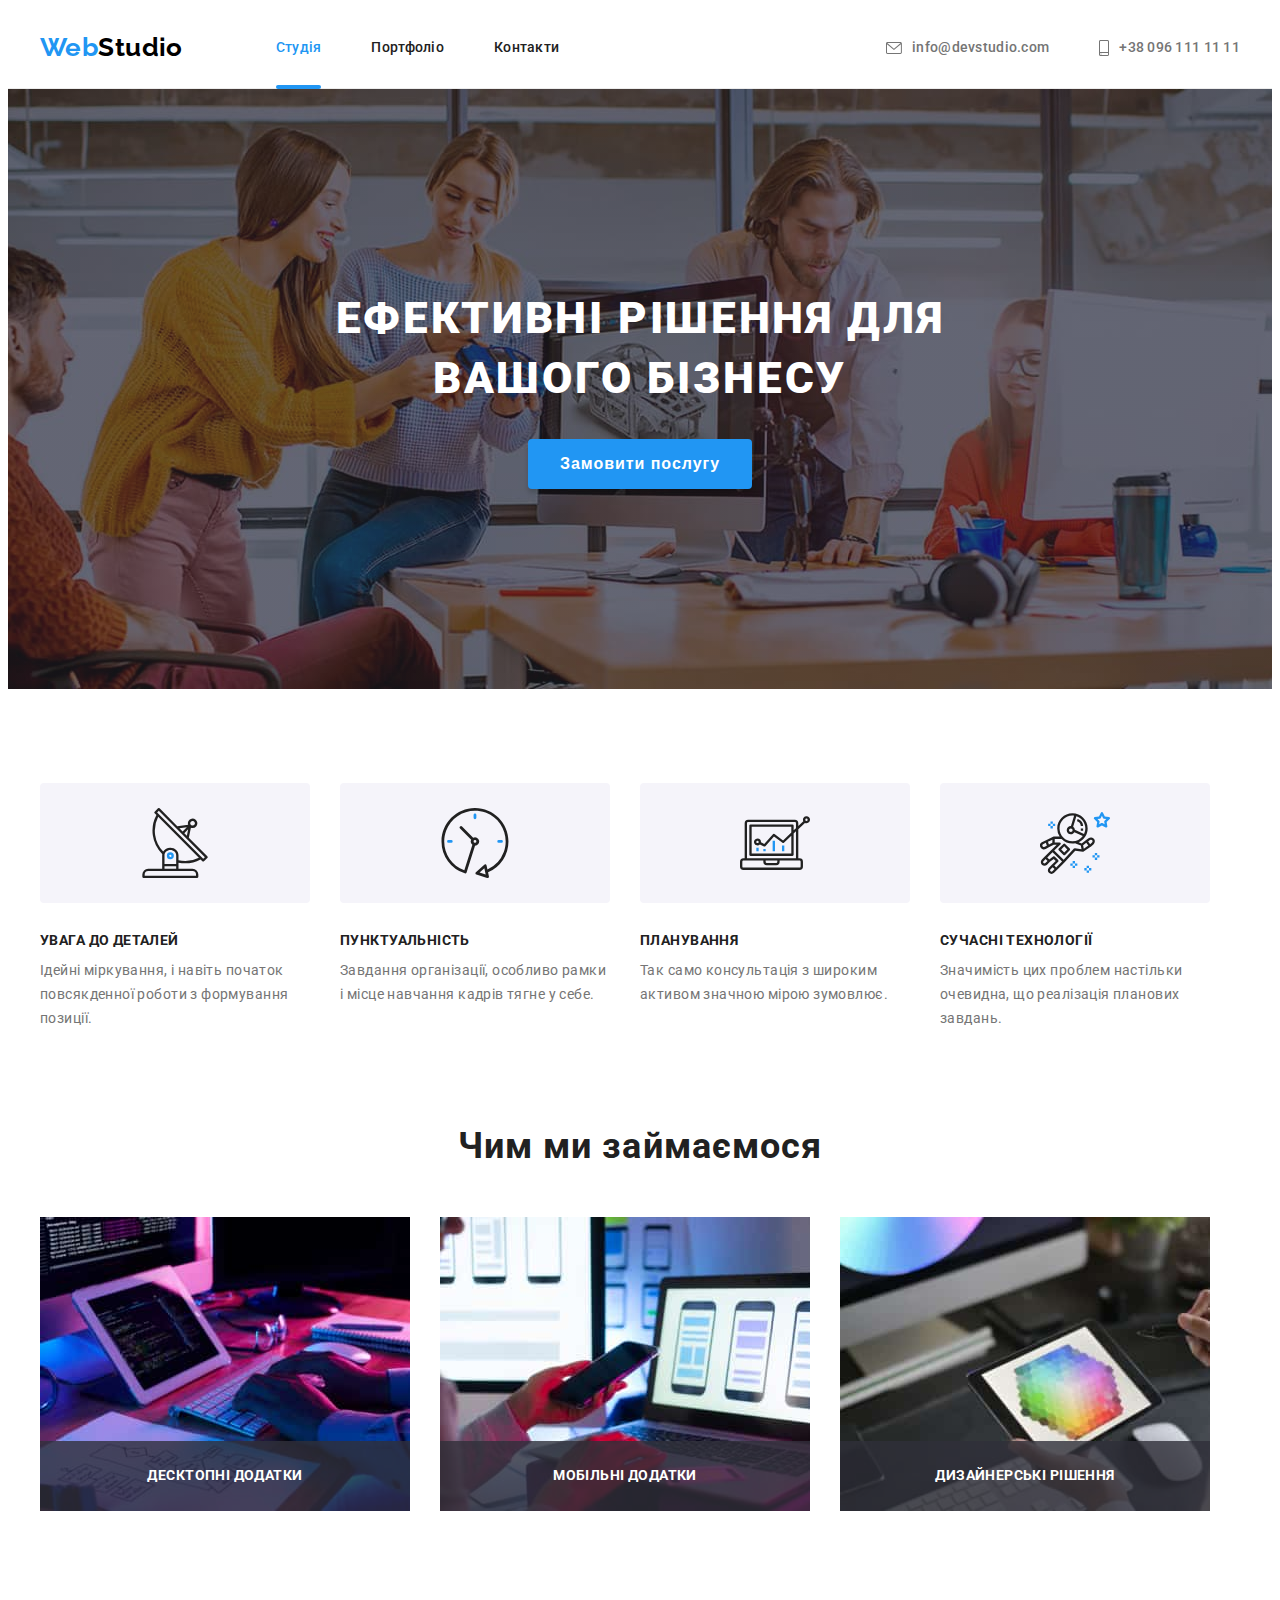
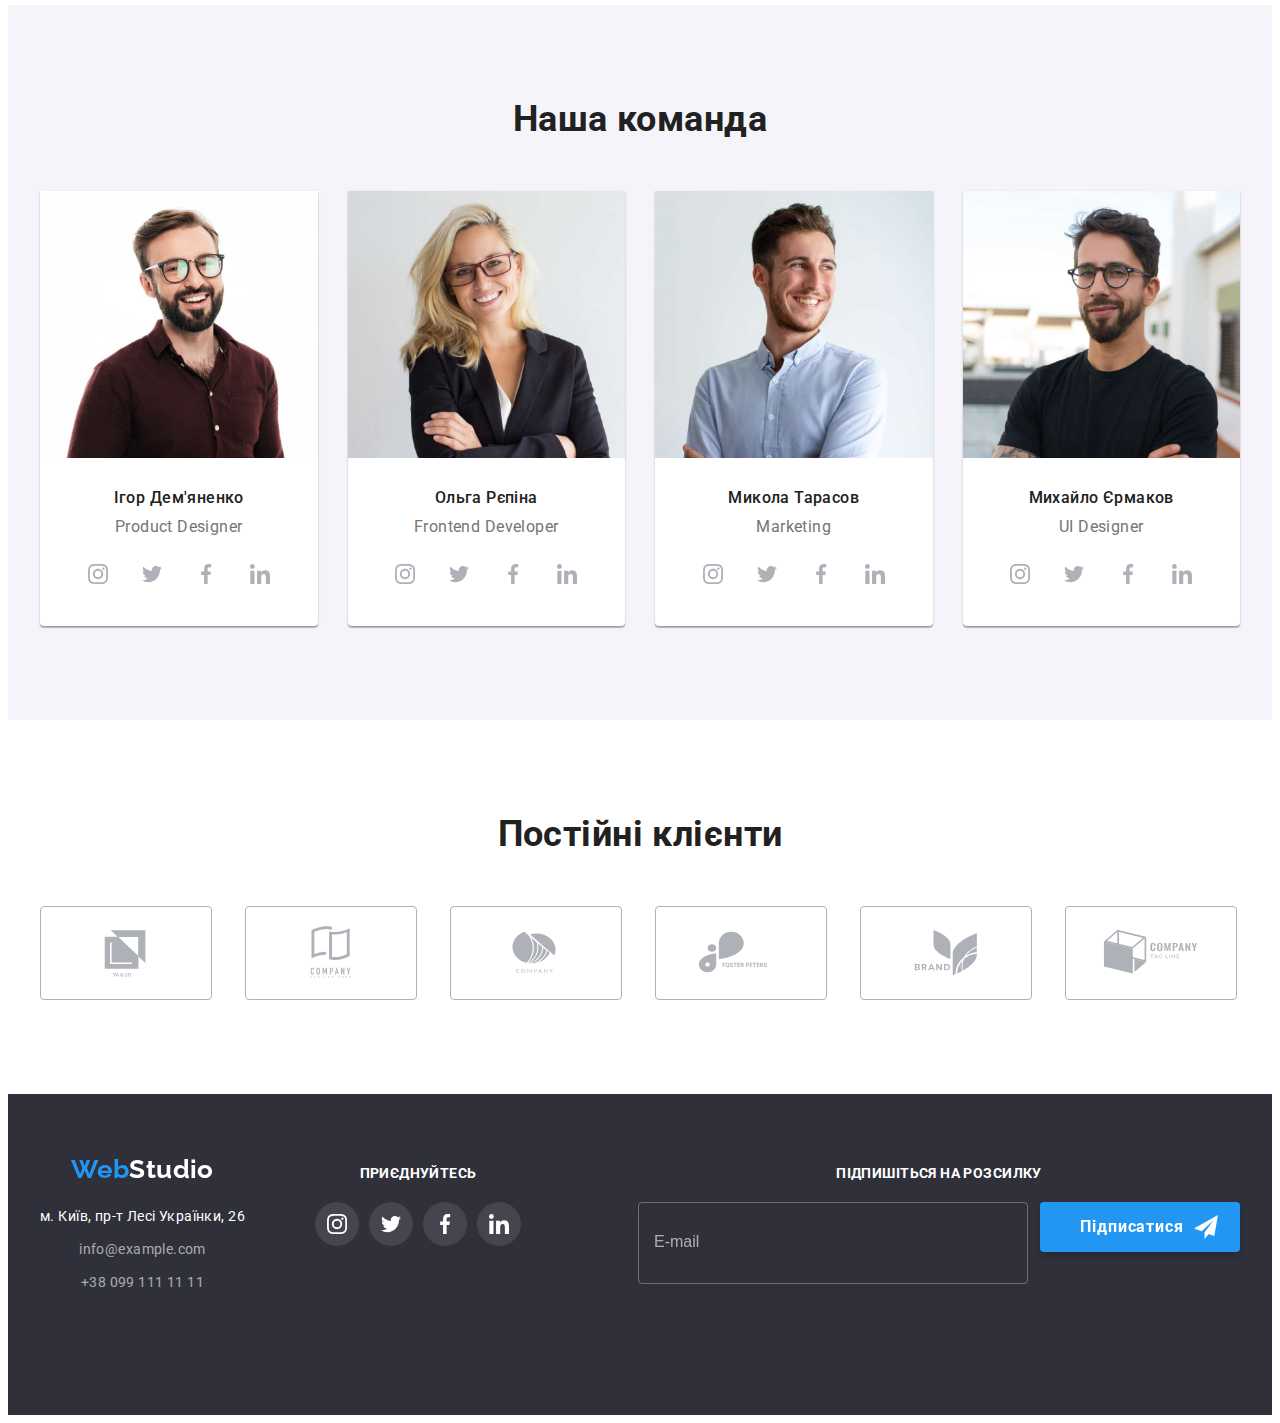
==== commit af0ca821: "added footer" ====
--- a/index.html
+++ b/index.html
@@ -582,7 +582,9 @@
         </div>
       </section>
 
-      <!-- <div class="backdrop is-hidden" data-modal>
+      <!-- MODAL WINDOW -->
+
+      <div class="backdrop is-hidden" data-modal>
         <div class="modal">
           <button type="button" class="modal-close-button" data-modal-close>
             <svg class="modal-close-icon" width="18" height="18">
@@ -658,110 +660,115 @@
                 class="check-input visually-hidden"
                 name="mailing"
                 value="mailing-features"
+                required
               />
-              Погоджуюся з розсилкою та приймаю
-              <a href="#" class="form-mailimg-features"> Умови договору</a>
               <span class="form-square-icon">
                 <svg class="form-check-icon" width="14" height="13">
                   <use href="./images/icons.svg#icon-Vector"></use>
                 </svg>
               </span>
+              <span class="form-mailing">
+                Погоджуюся з розсилкою та приймаю</span
+              >
+              <a href="#" class="form-mailing-features"> Умови договору</a>
             </label>
 
             <button type="submit" class="form-submit-btn">Відправити</button>
           </form>
         </div>
-      </div> -->
+      </div>
     </main>
 
-    <!-- <footer class="footer">
+    <footer class="footer">
       <div class="footer__container container">
-        <div class="footer__thumb">
-          <a href="./index.html" class="logo footer-logo">
-            <span class="logo__first-word">Web</span
-            ><span class="logo__second-word logo__second-word--change-color"
-              >Studio</span
-            >
-          </a>
-          <address class="adress">
-            <ul class="adress__list">
-              <li class="adress__item">
+        <div class="footer__contacts-set">
+          <div class="footer__thumb">
+            <a href="./index.html" class="logo footer-logo">
+              <span class="logo__first-word">Web</span
+              ><span class="logo__second-word logo__second-word--change-color"
+                >Studio</span
+              >
+            </a>
+            <address class="adress">
+              <ul class="adress__list">
+                <li class="adress__item">
+                  <a
+                    href="https://goo.gl/maps/MaqQEwh975hQiFbC6"
+                    target="_blank"
+                    rel="noopener nooreffer noofollow"
+                    class="adress__link adress__link--change-color"
+                  >
+                    м. Київ, пр-т Лесі Українки, 26
+                  </a>
+                </li>
+                <li class="adress__item">
+                  <a href="mainto:info@example.com" class="adress__link"
+                    >info@example.com</a
+                  >
+                </li>
+                <li class="adress__item">
+                  <a href="tel:+380991111111" class="adress__link"
+                    >+38 099 111 11 11</a
+                  >
+                </li>
+              </ul>
+            </address>
+          </div>
+          <div class="socials">
+            <h2 class="socials__title">Приєднуйтесь</h2>
+            <ul class="socials__list">
+              <li class="socials__item">
                 <a
-                  href="https://goo.gl/maps/MaqQEwh975hQiFbC6"
+                  href="#"
                   target="_blank"
-                  rel="noopener nooreffer noofollow"
-                  class="adress__link adress__link--change-color"
+                  rel="noopener nofollow noreferrer"
+                  class="socials__link"
                 >
-                  м. Київ, пр-т Лесі Українки, 26
+                  <svg class="socials__icon" width="20" height="20">
+                    <use href="./images/icons.svg#icon-instagram"></use>
+                  </svg>
                 </a>
               </li>
-              <li class="adress__item">
-                <a href="mainto:info@example.com" class="adress__link"
-                  >info@example.com</a
+              <li class="socials__item">
+                <a
+                  href="#"
+                  target="_blank"
+                  rel="noopener nofollow noreferrer"
+                  class="socials__link"
                 >
+                  <svg class="socials__icon" width="20" height="20">
+                    <use href="./images/icons.svg#icon-twitter"></use>
+                  </svg>
+                </a>
               </li>
-              <li class="adress__item">
-                <a href="tel:+380991111111" class="adress__link"
-                  >+38 099 111 11 11</a
+              <li class="socials__item">
+                <a
+                  href="#"
+                  target="_blank"
+                  rel="noopener nofollow noreferrer"
+                  class="socials__link"
                 >
+                  <svg class="socials__icon" width="20" height="20">
+                    <use href="./images/icons.svg#icon-facebook"></use>
+                  </svg>
+                </a>
+              </li>
+              <li class="socials__item">
+                <a
+                  href="#"
+                  target="_blank"
+                  rel="noopener nofollow noreferrer"
+                  class="socials__link"
+                >
+                  <svg class="socials__icon" width="20" height="20">
+                    <use href="./images/icons.svg#icon-linkedin"></use>
+                  </svg>
+                </a>
               </li>
             </ul>
-          </address>
-        </div>
-        <div class="socials">
-          <h2 class="socials__title">Приєднуйтесь</h2>
-          <ul class="socials__list">
-            <li class="socials__item">
-              <a
-                href="#"
-                target="_blank"
-                rel="noopener nofollow noreferrer"
-                class="socials__link"
-              >
-                <svg class="socials__icon" width="20" height="20">
-                  <use href="./images/icons.svg#icon-instagram"></use>
-                </svg>
-              </a>
-            </li>
-            <li class="socials__item">
-              <a
-                href="#"
-                target="_blank"
-                rel="noopener nofollow noreferrer"
-                class="socials__link"
-              >
-                <svg class="socials__icon" width="20" height="20">
-                  <use href="./images/icons.svg#icon-twitter"></use>
-                </svg>
-              </a>
-            </li>
-            <li class="socials__item">
-              <a
-                href="#"
-                target="_blank"
-                rel="noopener nofollow noreferrer"
-                class="socials__link"
-              >
-                <svg class="socials__icon" width="20" height="20">
-                  <use href="./images/icons.svg#icon-facebook"></use>
-                </svg>
-              </a>
-            </li>
-            <li class="socials__item">
-              <a
-                href="#"
-                target="_blank"
-                rel="noopener nofollow noreferrer"
-                class="socials__link"
-              >
-                <svg class="socials__icon" width="20" height="20">
-                  <use href="./images/icons.svg#icon-linkedin"></use>
-                </svg>
-              </a>
-            </li>
-          </ul>
-        </div>
-        
+          </div>
+        </div>
+
         <div class="sign-up">
           <p class="sign-up__title">Підпишіться на розсилку</p>
           <form class="form">
@@ -781,7 +788,7 @@
           </form>
         </div>
       </div>
-    </footer> -->
+    </footer>
 
     <script src="./js/modal.js"></script>
 
--- a/css/main.min.css
+++ b/css/main.min.css
@@ -1 +1 @@
-.portfolio-gallery,.portfolio__list,.socials__list,.adress__list,.clients-section__list,.team-contacts,.team-list,.gallery-list,.features-list,.contacts,.site-nav,.mobile-soc-links,.mobile-contacts,.mobile-menu__list{list-style:none;margin:0;padding-left:0}.portfolio-link,.socials__link,.adress__link,.team-contacts__link,.contacts__link,.site-nav__link,.mobile-contacts__link,.mobile-contacts__link-tel,.mobile-menu__link,.logo{text-decoration:none;color:inherit}.portfolio-link,.portfolio-btn,.submit-button,.form__input,.socials__link,.adress__link,.clients-section__link,.team-contacts__link,.hero__btn,.contacts__link,.site-nav__link--no-current::after,.site-nav__link,.form-feedback,.form-input,.backdrop{transition-property:all;transition-duration:250ms;transition-timing-function:cubic-bezier(0.4, 0, 0.2, 1)}.submit-button__icon,.socials__icon,.clients-section__icon,.team-contacts__icon,.contacts__icon{fill:currentColor}.portfolio-btn,.submit-button,.hero__btn,.form-submit-btn{display:block;margin:0 auto;cursor:pointer;border:none;border-radius:4px}.clients-section__title,.team__title{color:#212121;font-weight:700;font-size:28px;line-height:1.18;text-align:center}body{font-family:"Roboto",sans-serif;background-color:#fff;color:#212121;font-size:14px;letter-spacing:.03em}p,h1,h2,h3,h4,h5,h6{margin:0}ul{margin:0;padding-left:0}img{display:block;width:100%;max-width:100%;height:auto}address{font-style:normal}.section{padding-top:60px;padding-bottom:60px}@media screen and (min-width: 1200px){.section{padding-top:94px;padding-bottom:94px}}.visually-hidden{position:absolute;white-space:nowrap;width:1px;height:1px;overflow:hidden;border:0;padding:0;clip:rect(0 0 0 0);-webkit-clip-path:inset(50%);clip-path:inset(50%);margin:-1px}.container{width:100%;padding-left:15px;padding-right:15px;margin-left:auto;margin-right:auto}@media screen and (min-width: 480px){.container{width:480px}}@media screen and (min-width: 768px){.container{width:768px}}@media screen and (min-width: 1200px){.container{width:1200px}}.backdrop{position:fixed;top:0;left:0;width:100%;height:100%;background-color:rgba(0,0,0,.2)}.backdrop.is-hidden{opacity:0;pointer-events:none}.modal{position:absolute;top:50%;left:50%;transform:translate(-50%, -50%);width:528px;height:581px;margin-left:auto;margin-right:auto;padding:40px;background:#fff;box-shadow:0px 1px 3px rgba(0,0,0,.12),0px 1px 1px rgba(0,0,0,.14),0px 2px 1px rgba(0,0,0,.2);border-radius:4px}.modal-close-button{position:absolute;top:8px;right:8px;display:flex;align-items:center;justify-content:center;width:30px;height:30px;border:1px solid rgba(0,0,0,.1);border-radius:50%;background-color:#fff;cursor:pointer}.modal-close-icon{transition:fill 250ms cubic-bezier(0.4, 0, 0.2, 1)}.modal-close-icon:hover,.modal-close-icon:focus{fill:#2196f3}.modal-title{font-weight:700;font-size:20px;line-height:1.15;text-align:center;color:#212121;margin-bottom:12px}.form-field{position:relative;display:flex;flex-direction:column;text-align:start;margin-bottom:10px;transition:border-color 250ms cubic-bezier(0.4, 0, 0.2, 1)}.form-label{display:block;margin-bottom:4px;font-size:12px;line-height:1.17;letter-spacing:.01em;color:#757575}.input-wrap{position:relative}.form-input{width:100%;height:40px;padding-left:42px;font-style:inherit;border:1px solid rgba(33,33,33,.2);border-radius:4px;outline:none;cursor:pointer}.form-field:focus-within .form-input,.form-field:hover .form-input{border:1px solid #2196f3}.form-icon{position:absolute;left:12px;top:50%;transform:translateY(-50%);transition-property:fill;transition-duration:250ms;transition-timing-function:cubic-bezier(0.4, 0, 0.2, 1)}.form-field:focus-within .form-icon,.form-field:hover .form-icon{fill:#2196f3}.form-field-last{display:flex;flex-direction:column;text-align:start;margin-bottom:20px}.form-feedback{width:100%;height:120px;padding:12px 16px;border:1px solid rgba(33,33,33,.2);border-radius:4px;resize:none;cursor:pointer;outline:none}.form-field-last:focus-within .form-feedback,.form-field-last:hover .form-feedback{border:1px solid #2196f3}.form-feedback::-moz-placeholder{font-size:12px;line-height:1.17;letter-spacing:.01em;color:rgba(117,117,117,.5)}.form-feedback:-ms-input-placeholder{font-size:12px;line-height:1.17;letter-spacing:.01em;color:rgba(117,117,117,.5)}.form-feedback::placeholder{font-size:12px;line-height:1.17;letter-spacing:.01em;color:rgba(117,117,117,.5)}.form-check{position:relative;display:flex;align-items:center;justify-content:center;font-size:14px;line-height:1.71;color:#757575;margin-bottom:30px}.form-mailimg-features{color:#2196f3;outline-color:#2196f3}.form-square-icon{position:absolute;display:flex;top:0;left:32px;transform:translate(-25px, 4px);width:16px;height:15px;border:2px solid #212121;cursor:pointer}.check-input:checked~.form-square-icon{background-size:cover;background-repeat:no-repeat;background-color:#2196f3;background-origin:border-box;border:2px solid #2196f3}.form-check:focus-within .form-square-icon{border:2px solid #2196f3}.form-submit-btn{font-family:inherit;font-weight:700;font-size:16px;line-height:1.88;letter-spacing:.06em;color:#fff;background-color:#2196f3;box-shadow:0px 4px 4px rgba(0,0,0,.15);padding:10px 52px;transition-property:background-color,box-shadow;transition-duration:250ms;transition-timing-function:cubic-bezier(0.4, 0, 0.2, 1)}.form-submit-btn:hover,.form-submit-btn:focus{box-shadow:0px 4px 4px rgba(0,0,0,.15);background-color:#188ce8}.header{display:flex;border-bottom:1px solid #ececec}@media(max-width: 767.5px){.menu{display:none}}@media screen and (max-width: 767.5px){.header__container{position:relative}}@media screen and (min-width: 768px){.header__container{display:flex;justify-content:space-between}}@media screen and (max-width: 767.5px){.menu-open-button{display:flex;position:absolute;top:10px;right:10px;border:none;background-color:#fff;cursor:pointer}}@media screen and (min-width: 768px){.menu-open-button{display:none}}@media screen and (min-width: 1200px){.menu-open-button{display:none}}.logo{position:relative;display:block;font-family:"Raleway",sans-serif;font-weight:700;font-size:26px;line-height:1.2}.logo__first-word{color:#2196f3}.logo__second-word{color:#000}.logo__second-word--change-color{color:#fff}.header__logo{margin-right:auto;padding:16px 0}@media screen and (min-width: 768px){.header__logo{margin-right:88px;padding-top:26px;padding-bottom:26px}}@media screen and (min-width: 1200px){.header__logo{margin-right:93px;padding-top:24px;padding-bottom:25px}}.footer-logo{display:block;margin-bottom:20px}.menu-container{position:fixed;display:flex;flex-direction:column;justify-content:space-between;background-color:#fff;z-index:1;top:0;left:0;width:100vw;height:100vh;padding:48px 40px}.menu-container>.container{width:100%}.menu-container.is-hidden{opacity:0;pointer-events:none}.menu-toggle{position:absolute;top:10px;right:15px;min-height:40px;min-width:40px;display:flex;align-items:center;justify-content:center;margin:0;padding:0;background-color:rgba(0,0,0,0);cursor:pointer;border:none;border-radius:50%;outline:none;color:#212121}.mobile-menu__item:not(:last-child){margin-bottom:32px}.mobile-menu__link{display:block;font-weight:500;font-size:40px;line-height:1.18;letter-spacing:.02em;color:#212121}.mobile-menu__link:hover,.mobile-menu__link:focus{color:#2196f3}.mobile-menu__link--current{color:#2196f3}.mobile-contacts__link-tel{display:block;margin-bottom:32px;font-weight:500;font-size:26px;line-height:1.18;letter-spacing:.02em;color:#2196f3}@media screen and (min-width: 480px){.mobile-contacts__link-tel{font-size:34px}}.mobile-contacts__link{font-weight:500;font-size:24px;line-height:1.17;letter-spacing:.02em;color:#757575}.mobile-soc-links{display:flex;flex-wrap:wrap;font-weight:500;font-size:18px;line-height:1.22;letter-spacing:.02em;color:#757575}.mobile-soc-links_item:not(:last-child){margin-right:10px;padding-right:10px;border-right:1px solid rgba(33,33,33,.2)}.mobile-soc-links_link{display:block}.mobile-soc-links_link:hover,.mobile-soc-links_link:focus{color:#2196f3}.site-nav{display:flex;align-items:center;justify-content:center}@media screen and (max-width: 767px){.site-nav{display:none}}@media screen and (min-width: 768px){.header__nav{display:flex;align-items:center}}.site-nav__link{display:block;padding-top:32px;padding-bottom:32px;font-weight:500;line-height:1.14;letter-spacing:.02em;color:#212121}.site-nav__link:hover,.site-nav__link:focus{color:#2196f3}.site-nav__link--current{color:#2196f3}.site-nav__link--current::after{position:absolute;bottom:-1px;left:0;content:"";display:block;width:100%;height:4px;background:#2196f3;border-radius:2px}.site-nav__link--no-current::after{position:absolute;display:block;bottom:-1px;left:0;content:"";width:100%;height:4px;transform:scaleX(0);background-color:#2196f3;border-radius:2px}.site-nav__link:hover.site-nav__link--no-current::after,.site-nav__link:focus.site-nav__link--no-current::after{transform:scaleX(1)}.site-nav__item{position:relative}.site-nav__item:not(:first-child){margin-left:50px}.contacts{display:none}@media screen and (min-width: 768px){.contacts{display:flex;flex-wrap:wrap;align-items:center}}@media screen and (min-width: 1200px){.contacts{display:flex;align-items:center;justify-content:center}}.header-contacts{margin-left:96px}.contacts__link{display:flex;align-items:center;justify-content:center;font-weight:500;line-height:1.14;letter-spacing:.02em;color:#757575}@media screen and (min-width: 1200px){.contacts__link{padding-top:30px;padding-bottom:30px}}.contacts__link:hover,.contacts__link:focus{color:#2196f3}@media screen and (min-width: 1200px){.contacts__item:not(:first-child){margin-left:50px}}.contacts__icon{margin-right:10px}.hero{display:flex;justify-content:center;align-items:center;height:400px;max-width:767px;margin-left:auto;margin-right:auto;background-image:linear-gradient(to right, rgba(47, 48, 58, 0.4), rgba(47, 48, 58, 0.4)),url(../images/hero-background-mobile.jpg);background-color:#c4c4c4;background-size:cover;background-repeat:no-repeat;background-position:center}@media(min-device-pixel-ratio: 2),(-webkit-min-device-pixel-ratio: 2),(min-resolution: 192dpi),(min-resolution: 2dppx){.hero{background-image:linear-gradient(to right, rgba(47, 48, 58, 0.4), rgba(47, 48, 58, 0.4)),url(../images/hero-background-mobile-2x.jpg)}}@media screen and (min-width: 768px){.hero{min-width:768px;background-image:linear-gradient(to right, rgba(47, 48, 58, 0.4), rgba(47, 48, 58, 0.4)),url(../images/hero-background-tablet.jpg)}}@media(min-device-pixel-ratio: 2),(-webkit-min-device-pixel-ratio: 2),(min-resolution: 192dpi),(min-resolution: 2dppx){.hero{background-image:linear-gradient(to right, rgba(47, 48, 58, 0.4), rgba(47, 48, 58, 0.4)),url(../images/hero-background-tablet-2x.jpg);background-color:#c4c4c4;background-size:cover;background-repeat:no-repeat;background-position:center}}@media screen and (min-width: 1200px){.hero{max-width:1600px;height:600px;background-image:linear-gradient(to right, rgba(47, 48, 58, 0.4), rgba(47, 48, 58, 0.4)),url(../images/hero-background.jpg)}}@media(min-device-pixel-ratio: 2),(-webkit-min-device-pixel-ratio: 2),(min-resolution: 192dpi),(min-resolution: 2dppx){.hero{background-image:linear-gradient(to right, rgba(47, 48, 58, 0.4), rgba(47, 48, 58, 0.4)),url(../images/hero-background-2x.jpg);background-color:#c4c4c4;background-size:cover;background-repeat:no-repeat;background-position:center}}.hero__title{max-width:360px;padding-top:118px 60px 198px;margin-right:auto;margin-left:auto;margin-bottom:30px;font-weight:900;font-size:22px;line-height:1.62;letter-spacing:.06em;text-transform:uppercase;color:#fff;text-align:center}@media screen and (min-width: 480px){.hero__title{font-size:26px}}@media screen and (min-width: 1200px){.hero__title{max-width:696px;font-size:44px;line-height:1.36}}.hero__btn{padding:10px 24px;font-weight:700;font-size:16px;line-height:1.88;letter-spacing:.06em;color:#fff;background-color:#2196f3;box-shadow:0px 4px 4px rgba(0,0,0,.15)}@media screen and (min-width: 1200px){.hero__btn{padding:10px 32px}}.hero__btn:hover,.hero__btn:focus{box-shadow:0px 4px 4px rgba(0,0,0,.15);background-color:#188ce8}.features-list{display:flex;flex-wrap:wrap;gap:30px}.features-list__thumb{height:120px;display:flex;align-items:center;justify-content:center;margin-bottom:30px;border-radius:4px;background-color:#f5f4fa;width:100%}.features-list__subtitle{text-align:center;margin-bottom:10px;font-weight:700;line-height:1.14;text-transform:uppercase;font-size:14px}@media screen and (min-width: 768px){.features-list__subtitle{text-align:left}}@media screen and (min-width: 1200px){.features-list__subtitle{text-align:left}}.features-list__text{width:100%;line-height:1.71;color:#757575}@media screen and (min-width: 480px){.features-list__text{width:460px}}@media screen and (min-width: 768px){.features-list__text{width:354px}}@media screen and (min-width: 1200px){.features-list__text{width:270px}}.gallery{display:none}@media screen and (min-width: 1200px){.gallery{display:flex;padding-top:0}}.gallery__title{margin-bottom:50px;font-weight:700;font-size:36px;line-height:1.17;text-align:center;letter-spacing:.03em;color:#212121}.gallery-list{display:flex;gap:30px}.gallery-list__thumb-image{position:relative}.gallery-list__over-text{position:absolute;bottom:0;display:flex;justify-content:center;align-items:center;width:370px;height:70px;background:rgba(47,48,58,.8);font-weight:700;line-height:1.14;text-transform:uppercase;color:#fff}.team{background-color:#f5f4fa}.team__title{margin-bottom:30px}@media screen and (min-width: 1200px){.team__title{margin-bottom:50px;font-size:36px;line-height:1.16}}.team-list{display:flex;flex-wrap:wrap;gap:30px}.team-list__item{width:100%;background:#fff;box-shadow:0px 1px 3px rgba(0,0,0,.12),0px 1px 1px rgba(0,0,0,.14),0px 2px 1px rgba(0,0,0,.2);border-radius:0px 0px 4px 4px}@media screen and (min-width: 768px){.team-list__item{width:calc((100% - 30px)/2)}}@media screen and (min-width: 1200px){.team-list__item{width:calc((100% - 90px)/4)}}.team-list__item__item:not(:last-child){margin-bottom:30px}.team-list__description{padding:30px 0 24px}@media screen and (min-width: 1200px){.team-list__description{padding-bottom:30px}}.team-list__title{margin-bottom:10px;font-weight:500;font-size:16px;line-height:1.19;text-align:center;color:#212121}.team-list__text{margin-bottom:16px;font-size:16px;line-height:1.19;text-align:center;color:#757575}.team-contacts{display:flex;align-items:center;justify-content:center;gap:10px}.team-contacts__link{display:flex;align-items:center;justify-content:center;width:44px;height:44px;border-radius:50%;color:#afb1b8}.team-contacts__link:hover,.team-contacts__link:focus{background-color:#2196f3;color:#fff}.clients-section__title{margin-bottom:30px}@media screen and (min-width: 1200px){.clients-section__title{margin-bottom:50px;font-size:36px;line-height:1.16}}.clients-section__list{display:flex;align-items:center;justify-content:center;flex-wrap:wrap;gap:30px}.clients-section__item{width:calc((100% - 30px)/2)}@media screen and (min-width: 768px){.clients-section__item{width:calc((100% - 60px)/3)}}@media screen and (min-width: 1200px){.clients-section__item{width:calc((100% - 150px)/6)}}.clients-section__link{display:flex;align-items:center;justify-content:center;width:130px;height:92px;border:1px solid #afb1b8;color:#afb1b8;border-radius:4px}@media screen and (min-width: 480px){.clients-section__link{width:210px}}@media screen and (min-width: 768px){.clients-section__link{width:226px}}@media screen and (min-width: 1200px){.clients-section__link{width:170px}}.clients-section__link:hover,.clients-section__link:focus{border-color:#2196f3;color:#2196f3}.footer{padding-top:60px;padding-bottom:60px;background-color:#2f303a}.footer__container{display:flex;align-items:baseline}.footer__thumb{margin-right:70px}.adress__item:not(:last-child){margin-bottom:9px}.adress__link{display:block;margin-bottom:9px;line-height:1.71;color:rgba(255,255,255,.6)}.adress__link:hover,.adress__link:focus{color:#2196f3}.adress__link--change-color{color:#fff}.socials__title{margin-bottom:20px;font-weight:700;font-size:14px;line-height:1.14;text-transform:uppercase;color:#fff}.socials__list{display:flex;gap:10px}.socials__link{display:flex;align-items:center;justify-content:center;width:44px;height:44px;border-radius:50%;color:#fff;background-color:rgba(255,255,255,.1)}.socials__link:hover,.socials__link:focus{color:#fff;background-color:#2196f3}.sign-up{margin-left:auto}.sign-up .sign-up__title{font-weight:700;line-height:1.14;text-transform:uppercase;color:#fff;margin-bottom:20px}.form{display:flex}.form__input{padding:11px;width:358px;background-color:rgba(0,0,0,0);border:1px solid rgba(255,255,255,.3);filter:drop-shadow(0px 4px 4px rgba(0, 0, 0, 0.15));color:rgba(255,255,255,.6);border-radius:4px;cursor:pointer}.form__input:hover,.form__input:focus{border-color:#2196f3}.form__input::-moz-placeholder{font-size:16px;line-height:1.25;color:rgba(255,255,255,.6)}.form__input:-ms-input-placeholder{font-size:16px;line-height:1.25;color:rgba(255,255,255,.6)}.form__input::placeholder{font-size:16px;line-height:1.25;color:rgba(255,255,255,.6)}.submit-button{display:flex;align-items:center;justify-content:center;width:200px;height:50px;padding:10px 10px 10px 28px;margin-left:12px;font-family:inherit;color:#fff;font-weight:700;font-size:16px;line-height:1.88;letter-spacing:.06em;background-color:#2196f3;box-shadow:0px 4px 4px rgba(0,0,0,.15);transform:scale(1)}.submit-button:hover,.submit-button:focus{transform:scale(1.02)}.submit-button__icon{margin-left:10px}.portfolio__list{display:flex;align-items:center;justify-content:center;gap:8px;margin-bottom:50px}.portfolio-btn{font-family:inherit;color:#212121;font-weight:500;font-size:16px;line-height:1.63;background-color:#f5f4fa;letter-spacing:.03em;padding:6px 22px}.portfolio-btn:hover,.portfolio-btn:focus{color:#fff;background-color:#2196f3;box-shadow:0px 3px 1px rgba(0,0,0,.1),0px 1px 2px rgba(0,0,0,.08),0px 2px 2px rgba(0,0,0,.12)}.portfolio-btn.current{background-color:#2196f3;color:#fff}.portfolio-gallery{display:flex;flex-wrap:wrap;gap:30px}.portfolio-item{background:#fff;width:calc((100% - 60px)/3)}.portfolio-link{display:block}.portfolio-link:hover,.portfolio-link:focus{box-shadow:0px 1px 1px rgba(0,0,0,.12),0px 4px 4px rgba(0,0,0,.06),1px 4px 6px rgba(0,0,0,.16)}.portpolio-image-thumb{position:relative;overflow:hidden}.portfolio-text-hidden{position:absolute;bottom:0;left:0;width:100%;height:100%;display:flex;align-items:center;justify-content:center;padding-left:24px;padding-right:24px;font-size:18px;line-height:1.56;color:#fff;background-color:rgba(33,150,243,.9);transform:translateY(100%);transition:transform 250ms cubic-bezier(0.4, 0, 0.2, 1)}.portfolio-link:hover .portfolio-text-hidden,.portfolio-link:focus .portfolio-text-hidden{transform:translateY(0)}.portfolio-description{padding:20px 24px;border-right:1px solid #eee;border-bottom:1px solid #eee;border-left:1px solid #eee}.portfolio-title{font-weight:700;font-size:18px;line-height:2;letter-spacing:.06em;margin-bottom:4px}.portfolio-text{font-size:16px;line-height:1.88;color:#757575}/*# sourceMappingURL=main.min.css.map */+.portfolio-gallery,.portfolio__list,.socials__list,.adress__list,.clients-section__list,.team-contacts,.team-list,.gallery-list,.features-list,.contacts,.site-nav,.mobile-soc-links,.mobile-contacts,.mobile-menu__list{list-style:none;margin:0;padding-left:0}.portfolio-link,.socials__link,.adress__link,.team-contacts__link,.contacts__link,.site-nav__link,.mobile-contacts__link,.mobile-contacts__link-tel,.mobile-menu__link,.logo{text-decoration:none;color:inherit}.portfolio-link,.portfolio-btn,.submit-button,.form__input,.socials__link,.adress__link,.clients-section__link,.team-contacts__link,.hero__btn,.contacts__link,.site-nav__link--no-current::after,.site-nav__link,.form-feedback,.form-input,.backdrop{transition-property:all;transition-duration:250ms;transition-timing-function:cubic-bezier(0.4, 0, 0.2, 1)}.submit-button__icon,.socials__icon,.clients-section__icon,.team-contacts__icon,.contacts__icon{fill:currentColor}.portfolio-btn,.submit-button,.hero__btn,.form-submit-btn{display:block;margin:0 auto;cursor:pointer;border:none;border-radius:4px}.clients-section__title,.team__title{color:#212121;font-weight:700;font-size:28px;line-height:1.18;text-align:center}body{font-family:"Roboto",sans-serif;background-color:#fff;color:#212121;font-size:14px;letter-spacing:.03em}p,h1,h2,h3,h4,h5,h6{margin:0}ul{margin:0;padding-left:0}img{display:block;width:100%;max-width:100%;height:auto}address{font-style:normal}.section{padding-top:60px;padding-bottom:60px}@media screen and (min-width: 1200px){.section{padding-top:94px;padding-bottom:94px}}.visually-hidden{position:absolute;white-space:nowrap;width:1px;height:1px;overflow:hidden;border:0;padding:0;clip:rect(0 0 0 0);-webkit-clip-path:inset(50%);clip-path:inset(50%);margin:-1px}.container{width:100%;padding-left:15px;padding-right:15px;margin-left:auto;margin-right:auto}@media screen and (min-width: 480px){.container{width:480px}}@media screen and (min-width: 768px){.container{width:768px}}@media screen and (min-width: 1200px){.container{width:1200px}}.backdrop{position:fixed;top:0;left:0;width:100%;height:100%;background-color:rgba(0,0,0,.2)}.backdrop.is-hidden{opacity:0;pointer-events:none}.modal{position:absolute;top:50%;left:50%;transform:translate(-50%, -50%);margin-left:auto;margin-right:auto;padding:40px;background:#fff;box-shadow:0px 1px 3px rgba(0,0,0,.12),0px 1px 1px rgba(0,0,0,.14),0px 2px 1px rgba(0,0,0,.2);border-radius:4px}@media screen and (max-width: 479px){.modal{max-width:450px;height:609px}}@media screen and (min-width: 480px){.modal{width:450px}}@media screen and (min-width: 768px){.modal{width:450px}}@media screen and (min-width: 1200px){.modal{width:528px;height:581px}}.modal-close-button{position:absolute;top:8px;right:8px;display:flex;align-items:center;justify-content:center;width:30px;height:30px;border:1px solid rgba(0,0,0,.1);border-radius:50%;background-color:#fff;cursor:pointer}.modal-close-icon{transition:fill 250ms cubic-bezier(0.4, 0, 0.2, 1)}.modal-close-icon:hover,.modal-close-icon:focus{fill:#2196f3}.modal-title{font-weight:700;font-size:20px;line-height:1.15;text-align:center;margin-bottom:12px;margin-bottom:31px}.form-field{position:relative;display:flex;flex-direction:column;text-align:start;margin-bottom:10px;transition:border-color 250ms cubic-bezier(0.4, 0, 0.2, 1)}.form-label{display:block;margin-bottom:4px;font-size:12px;line-height:1.17;letter-spacing:.01em;color:#757575}.input-wrap{position:relative}.form-input{width:100%;height:40px;padding-left:42px;font-style:inherit;border:1px solid rgba(33,33,33,.2);border-radius:4px;outline:none;cursor:pointer}.form-field:focus-within .form-input,.form-field:hover .form-input{border:1px solid #2196f3}.form-icon{position:absolute;left:12px;top:50%;transform:translateY(-50%);transition-property:fill;transition-duration:250ms;transition-timing-function:cubic-bezier(0.4, 0, 0.2, 1)}.form-field:focus-within .form-icon,.form-field:hover .form-icon{fill:#2196f3}.form-field-last{display:flex;flex-direction:column;text-align:start;margin-bottom:20px}.form-feedback{width:100%;height:120px;padding:12px 16px;border:1px solid rgba(33,33,33,.2);border-radius:4px;resize:none;cursor:pointer;outline:none}.form-field-last:focus-within .form-feedback,.form-field-last:hover .form-feedback{border:1px solid #2196f3}.form-feedback::-moz-placeholder{font-size:12px;line-height:1.17;letter-spacing:.01em;color:rgba(117,117,117,.5)}.form-feedback:-ms-input-placeholder{font-size:12px;line-height:1.17;letter-spacing:.01em;color:rgba(117,117,117,.5)}.form-feedback::placeholder{font-size:12px;line-height:1.17;letter-spacing:.01em;color:rgba(117,117,117,.5)}.form-check{position:relative;display:flex;align-items:center;justify-content:center;font-weight:400;font-size:12px;line-height:1.17;color:#757575;margin-bottom:30px}@media screen and (min-width: 1200px){.form-check{font-size:14px;line-height:1.71}}.form-mailing{display:flex;align-items:center}.form-mailing-features{color:#2196f3;outline-color:#2196f3}.form-square-icon{position:absolute;display:flex;top:-5px;left:26px;transform:translate(-25px, 4px);width:16px;height:15px;border:2px solid #212121;cursor:pointer}.check-input:checked~.form-square-icon{background-size:cover;background-repeat:no-repeat;background-color:#2196f3;background-origin:border-box;border:2px solid #2196f3}.form-check:focus-within .form-square-icon{border:2px solid #2196f3}.form-submit-btn{font-family:inherit;font-weight:700;font-size:16px;line-height:1.88;letter-spacing:.06em;color:#fff;background-color:#2196f3;box-shadow:0px 4px 4px rgba(0,0,0,.15);padding:10px 52px;transition-property:background-color,box-shadow;transition-duration:250ms;transition-timing-function:cubic-bezier(0.4, 0, 0.2, 1)}.form-submit-btn:hover,.form-submit-btn:focus{box-shadow:0px 4px 4px rgba(0,0,0,.15);background-color:#188ce8}.header{display:flex;border-bottom:1px solid #ececec}@media(max-width: 767.5px){.menu{display:none}}@media screen and (max-width: 767.5px){.header__container{position:relative}}@media screen and (min-width: 768px){.header__container{display:flex;justify-content:space-between}}@media screen and (max-width: 767.5px){.menu-open-button{display:flex;position:absolute;top:10px;right:10px;border:none;background-color:#fff;cursor:pointer}}@media screen and (min-width: 768px){.menu-open-button{display:none}}@media screen and (min-width: 1200px){.menu-open-button{display:none}}.logo{position:relative;display:block;font-family:"Raleway",sans-serif;font-weight:700;font-size:26px;line-height:1.2}.logo__first-word{color:#2196f3}.logo__second-word{color:#000}.logo__second-word--change-color{color:#fff}.header__logo{margin-right:auto;padding:16px 0}@media screen and (min-width: 768px){.header__logo{margin-right:88px;padding-top:26px;padding-bottom:26px}}@media screen and (min-width: 1200px){.header__logo{margin-right:93px;padding-top:24px;padding-bottom:25px}}.footer-logo{display:flex;justify-content:center;margin-bottom:20px}.menu-container{position:fixed;display:flex;flex-direction:column;justify-content:space-between;background-color:#fff;z-index:1;top:0;left:0;width:100vw;height:100vh;padding:48px 40px}.menu-container>.container{width:100%}.menu-container.is-hidden{opacity:0;pointer-events:none}.menu-toggle{position:absolute;top:10px;right:15px;min-height:40px;min-width:40px;display:flex;align-items:center;justify-content:center;margin:0;padding:0;background-color:rgba(0,0,0,0);cursor:pointer;border:none;border-radius:50%;outline:none;color:#212121}.menu-toggle:hover,.menu-toggle:focus{fill:#2196f3}.mobile-menu__item:not(:last-child){margin-bottom:32px}.mobile-menu__link{display:block;font-weight:500;font-size:40px;line-height:1.18;letter-spacing:.02em;color:#212121}.mobile-menu__link:hover,.mobile-menu__link:focus{color:#2196f3}.mobile-menu__link--current{color:#2196f3}.mobile-contacts__link-tel{display:block;margin-bottom:32px;font-weight:500;font-size:26px;line-height:1.18;letter-spacing:.02em;color:#2196f3}@media screen and (min-width: 480px){.mobile-contacts__link-tel{font-size:34px}}.mobile-contacts__link{font-weight:500;font-size:24px;line-height:1.17;letter-spacing:.02em;color:#757575}.mobile-soc-links{display:flex;flex-wrap:wrap;font-weight:500;font-size:18px;line-height:1.22;letter-spacing:.02em;color:#2196f3}.mobile-soc-links_item:not(:last-child){margin-right:10px;padding-right:10px;border-right:1px solid rgba(33,33,33,.2)}.mobile-soc-links_link{display:block}.mobile-soc-links_link:hover,.mobile-soc-links_link:focus{color:#2196f3}.site-nav{display:flex;align-items:center;justify-content:center}@media screen and (max-width: 767px){.site-nav{display:none}}@media screen and (min-width: 768px){.header__nav{display:flex;align-items:center}}.site-nav__link{display:block;padding-top:32px;padding-bottom:32px;font-weight:500;line-height:1.14;letter-spacing:.02em;color:#212121}.site-nav__link:hover,.site-nav__link:focus{color:#2196f3}.site-nav__link--current{color:#2196f3}.site-nav__link--current::after{position:absolute;bottom:-1px;left:0;content:"";display:block;width:100%;height:4px;background:#2196f3;border-radius:2px}.site-nav__link--no-current::after{position:absolute;display:block;bottom:-1px;left:0;content:"";width:100%;height:4px;transform:scaleX(0);background-color:#2196f3;border-radius:2px}.site-nav__link:hover.site-nav__link--no-current::after,.site-nav__link:focus.site-nav__link--no-current::after{transform:scaleX(1)}.site-nav__item{position:relative}.site-nav__item:not(:first-child){margin-left:50px}.contacts{display:none}@media screen and (min-width: 768px){.contacts{display:flex;flex-wrap:wrap;align-items:center}}@media screen and (min-width: 1200px){.contacts{display:flex;align-items:center;justify-content:center}}.header-contacts{margin-left:96px}.contacts__link{display:flex;align-items:center;justify-content:center;font-weight:500;line-height:1.14;letter-spacing:.02em;color:#757575}@media screen and (min-width: 1200px){.contacts__link{padding-top:30px;padding-bottom:30px}}.contacts__link:hover,.contacts__link:focus{color:#2196f3}@media screen and (min-width: 1200px){.contacts__item:not(:first-child){margin-left:50px}}.contacts__icon{margin-right:10px}.hero{display:flex;justify-content:center;align-items:center;height:400px;max-width:767px;margin-left:auto;margin-right:auto;background-image:linear-gradient(to right, rgba(47, 48, 58, 0.4), rgba(47, 48, 58, 0.4)),url(../images/hero-background-mobile.jpg);background-color:#c4c4c4;background-size:cover;background-repeat:no-repeat;background-position:center}@media(min-device-pixel-ratio: 2),(-webkit-min-device-pixel-ratio: 2),(min-resolution: 192dpi),(min-resolution: 2dppx){.hero{background-image:linear-gradient(to right, rgba(47, 48, 58, 0.4), rgba(47, 48, 58, 0.4)),url(../images/hero-background-mobile-2x.jpg)}}@media screen and (min-width: 768px){.hero{min-width:768px;background-image:linear-gradient(to right, rgba(47, 48, 58, 0.4), rgba(47, 48, 58, 0.4)),url(../images/hero-background-tablet.jpg)}}@media(min-device-pixel-ratio: 2),(-webkit-min-device-pixel-ratio: 2),(min-resolution: 192dpi),(min-resolution: 2dppx){.hero{background-image:linear-gradient(to right, rgba(47, 48, 58, 0.4), rgba(47, 48, 58, 0.4)),url(../images/hero-background-tablet-2x.jpg);background-color:#c4c4c4;background-size:cover;background-repeat:no-repeat;background-position:center}}@media screen and (min-width: 1200px){.hero{max-width:1600px;height:600px;background-image:linear-gradient(to right, rgba(47, 48, 58, 0.4), rgba(47, 48, 58, 0.4)),url(../images/hero-background.jpg)}}@media(min-device-pixel-ratio: 2),(-webkit-min-device-pixel-ratio: 2),(min-resolution: 192dpi),(min-resolution: 2dppx){.hero{background-image:linear-gradient(to right, rgba(47, 48, 58, 0.4), rgba(47, 48, 58, 0.4)),url(../images/hero-background-2x.jpg);background-color:#c4c4c4;background-size:cover;background-repeat:no-repeat;background-position:center}}.hero__title{max-width:360px;padding-top:118px 60px 198px;margin-right:auto;margin-left:auto;margin-bottom:30px;font-weight:900;font-size:22px;line-height:1.62;letter-spacing:.06em;text-transform:uppercase;color:#fff;text-align:center}@media screen and (min-width: 480px){.hero__title{font-size:26px}}@media screen and (min-width: 1200px){.hero__title{max-width:696px;font-size:44px;line-height:1.36}}.hero__btn{padding:10px 24px;font-weight:700;font-size:16px;line-height:1.88;letter-spacing:.06em;color:#fff;background-color:#2196f3;box-shadow:0px 4px 4px rgba(0,0,0,.15)}@media screen and (min-width: 1200px){.hero__btn{padding:10px 32px}}.hero__btn:hover,.hero__btn:focus{box-shadow:0px 4px 4px rgba(0,0,0,.15);background-color:#188ce8}.features-list{display:flex;flex-wrap:wrap;gap:30px}.features-list__thumb{height:120px;display:flex;align-items:center;justify-content:center;margin-bottom:30px;border-radius:4px;background-color:#f5f4fa;width:100%}.features-list__subtitle{text-align:center;margin-bottom:10px;font-weight:700;line-height:1.14;text-transform:uppercase;font-size:14px}@media screen and (min-width: 768px){.features-list__subtitle{text-align:left}}@media screen and (min-width: 1200px){.features-list__subtitle{text-align:left}}.features-list__text{width:100%;line-height:1.71;color:#757575}@media screen and (min-width: 480px){.features-list__text{width:460px}}@media screen and (min-width: 768px){.features-list__text{width:354px}}@media screen and (min-width: 1200px){.features-list__text{width:270px}}.gallery{display:none}@media screen and (min-width: 1200px){.gallery{display:flex;padding-top:0}}.gallery__title{margin-bottom:50px;font-weight:700;font-size:36px;line-height:1.17;text-align:center;letter-spacing:.03em;color:#212121}.gallery-list{display:flex;gap:30px}.gallery-list__thumb-image{position:relative}.gallery-list__over-text{position:absolute;bottom:0;display:flex;justify-content:center;align-items:center;width:370px;height:70px;background:rgba(47,48,58,.8);font-weight:700;line-height:1.14;text-transform:uppercase;color:#fff}.team{background-color:#f5f4fa}.team__title{margin-bottom:30px}@media screen and (min-width: 1200px){.team__title{margin-bottom:50px;font-size:36px;line-height:1.16}}.team-list{display:flex;flex-wrap:wrap;gap:30px}.team-list__item{width:100%;background:#fff;box-shadow:0px 1px 3px rgba(0,0,0,.12),0px 1px 1px rgba(0,0,0,.14),0px 2px 1px rgba(0,0,0,.2);border-radius:0px 0px 4px 4px}@media screen and (min-width: 768px){.team-list__item{width:calc((100% - 30px)/2)}}@media screen and (min-width: 1200px){.team-list__item{width:calc((100% - 90px)/4)}}.team-list__item__item:not(:last-child){margin-bottom:30px}.team-list__description{padding:30px 0 24px}@media screen and (min-width: 1200px){.team-list__description{padding-bottom:30px}}.team-list__title{margin-bottom:10px;font-weight:500;font-size:16px;line-height:1.19;text-align:center;color:#212121}.team-list__text{margin-bottom:16px;font-size:16px;line-height:1.19;text-align:center;color:#757575}.team-contacts{display:flex;align-items:center;justify-content:center;gap:10px}.team-contacts__link{display:flex;align-items:center;justify-content:center;width:44px;height:44px;border-radius:50%;color:#afb1b8}.team-contacts__link:hover,.team-contacts__link:focus{background-color:#2196f3;color:#fff}.clients-section__title{margin-bottom:30px}@media screen and (min-width: 1200px){.clients-section__title{margin-bottom:50px;font-size:36px;line-height:1.16}}.clients-section__list{display:flex;align-items:center;justify-content:center;flex-wrap:wrap;gap:30px}.clients-section__item{width:calc((100% - 30px)/2)}@media screen and (min-width: 768px){.clients-section__item{width:calc((100% - 60px)/3)}}@media screen and (min-width: 1200px){.clients-section__item{width:calc((100% - 150px)/6)}}.clients-section__link{display:flex;align-items:center;justify-content:center;width:130px;height:92px;border:1px solid #afb1b8;color:#afb1b8;border-radius:4px}@media screen and (min-width: 480px){.clients-section__link{width:210px}}@media screen and (min-width: 768px){.clients-section__link{width:226px}}@media screen and (min-width: 1200px){.clients-section__link{width:170px}}.clients-section__link:hover,.clients-section__link:focus{border-color:#2196f3;color:#2196f3}.footer{padding-top:60px;padding-bottom:60px;background-color:#2f303a;display:flex}@media screen and (min-width: 1200px){.footer__container{display:flex;align-items:baseline}}@media screen and (min-width: 768px){.footer__contacts-set{display:flex;justify-content:space-around;align-items:baseline}}.footer__thumb{text-align:center;margin-bottom:60px}@media screen and (min-width: 1200px){.footer__thumb{margin-right:70px}}.adress__link{line-height:1.71;color:rgba(255,255,255,.6)}.adress__link:hover,.adress__link:focus{color:#2196f3}.adress__link--change-color{color:#fff}.adress__item:not(:last-child){margin-bottom:8px}@media screen and (min-width: 1200px){.adress__item:not(:last-child){margin-bottom:9px}}.socials{text-align:center}.socials__title{margin-bottom:20px;font-weight:700;font-size:14px;line-height:1.14;text-transform:uppercase;color:#fff}.socials__list{display:flex;align-items:center;justify-content:center;gap:10px;margin-bottom:60px}.socials__link{display:flex;align-items:center;justify-content:center;width:44px;height:44px;border-radius:50%;color:#fff;background-color:rgba(255,255,255,.1)}.socials__link:hover,.socials__link:focus{color:#fff;background-color:#2196f3}.sign-up{text-align:center}@media screen and (min-width: 1200px){.sign-up{margin-left:auto}}.sign-up .sign-up__title{font-weight:700;line-height:1.14;text-transform:uppercase;color:#fff;margin-bottom:20px}@media screen and (min-width: 1200px){.form{display:flex}}.form__input{padding:15px;width:100%;height:50px;margin-bottom:20px;background-color:rgba(0,0,0,0);border:1px solid rgba(255,255,255,.3);filter:drop-shadow(0px 4px 4px rgba(0, 0, 0, 0.15));color:rgba(255,255,255,.6);border-radius:4px;cursor:pointer}@media screen and (min-width: 768px){.form__input{width:450px}}@media screen and (min-width: 1200px){.form__input{width:358px}}.form__input:hover,.form__input:focus{border-color:#2196f3}.form__input::-moz-placeholder{font-size:14px;line-height:1.25;color:rgba(255,255,255,.6)}.form__input:-ms-input-placeholder{font-size:14px;line-height:1.25;color:rgba(255,255,255,.6)}.form__input::placeholder{font-size:14px;line-height:1.25;color:rgba(255,255,255,.6)}@media screen and (min-width: 1200px){.form__input::-moz-placeholder{font-size:16px}.form__input:-ms-input-placeholder{font-size:16px}.form__input::placeholder{font-size:16px}}.submit-button{display:flex;align-items:center;justify-content:center;width:200px;height:50px;padding:10px 10px 10px 28px;font-family:inherit;color:#fff;font-weight:700;font-size:16px;line-height:1.88;letter-spacing:.06em;background-color:#2196f3;box-shadow:0px 4px 4px rgba(0,0,0,.15);transform:scale(1)}@media screen and (min-width: 1200px){.submit-button{margin-left:12px}}.submit-button:hover,.submit-button:focus{transform:scale(1.02)}.submit-button__icon{margin-left:10px}.portfolio__list{display:flex;align-items:center;justify-content:center;gap:8px;margin-bottom:50px}.portfolio-btn{font-family:inherit;color:#212121;font-weight:500;font-size:16px;line-height:1.63;background-color:#f5f4fa;letter-spacing:.03em;padding:6px 22px}.portfolio-btn:hover,.portfolio-btn:focus{color:#fff;background-color:#2196f3;box-shadow:0px 3px 1px rgba(0,0,0,.1),0px 1px 2px rgba(0,0,0,.08),0px 2px 2px rgba(0,0,0,.12)}.portfolio-btn.current{background-color:#2196f3;color:#fff}.portfolio-gallery{display:flex;flex-wrap:wrap;gap:30px}.portfolio-item{background:#fff;width:calc((100% - 60px)/3)}.portfolio-link{display:block}.portfolio-link:hover,.portfolio-link:focus{box-shadow:0px 1px 1px rgba(0,0,0,.12),0px 4px 4px rgba(0,0,0,.06),1px 4px 6px rgba(0,0,0,.16)}.portpolio-image-thumb{position:relative;overflow:hidden}.portfolio-text-hidden{position:absolute;bottom:0;left:0;width:100%;height:100%;display:flex;align-items:center;justify-content:center;padding-left:24px;padding-right:24px;font-size:18px;line-height:1.56;color:#fff;background-color:rgba(33,150,243,.9);transform:translateY(100%);transition:transform 250ms cubic-bezier(0.4, 0, 0.2, 1)}.portfolio-link:hover .portfolio-text-hidden,.portfolio-link:focus .portfolio-text-hidden{transform:translateY(0)}.portfolio-description{padding:20px 24px;border-right:1px solid #eee;border-bottom:1px solid #eee;border-left:1px solid #eee}.portfolio-title{font-weight:700;font-size:18px;line-height:2;letter-spacing:.06em;margin-bottom:4px}.portfolio-text{font-size:16px;line-height:1.88;color:#757575}/*# sourceMappingURL=main.min.css.map */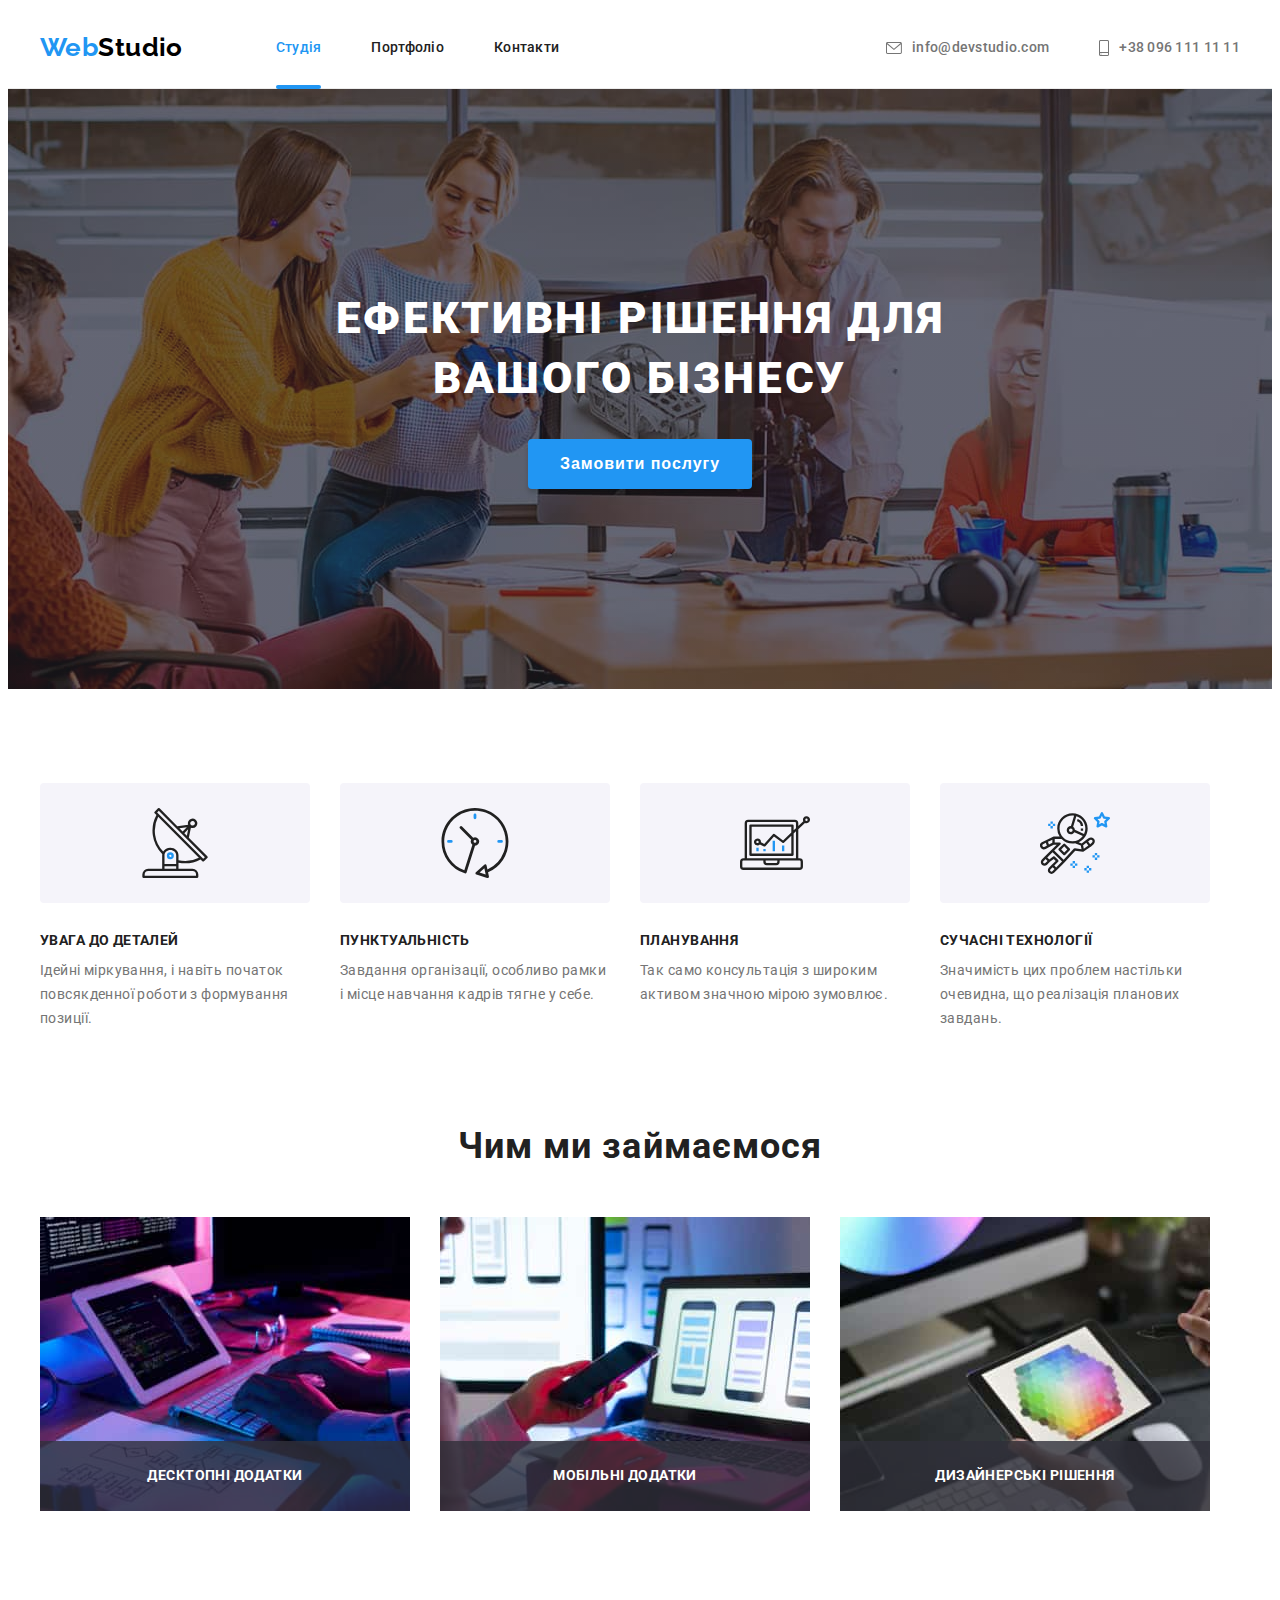
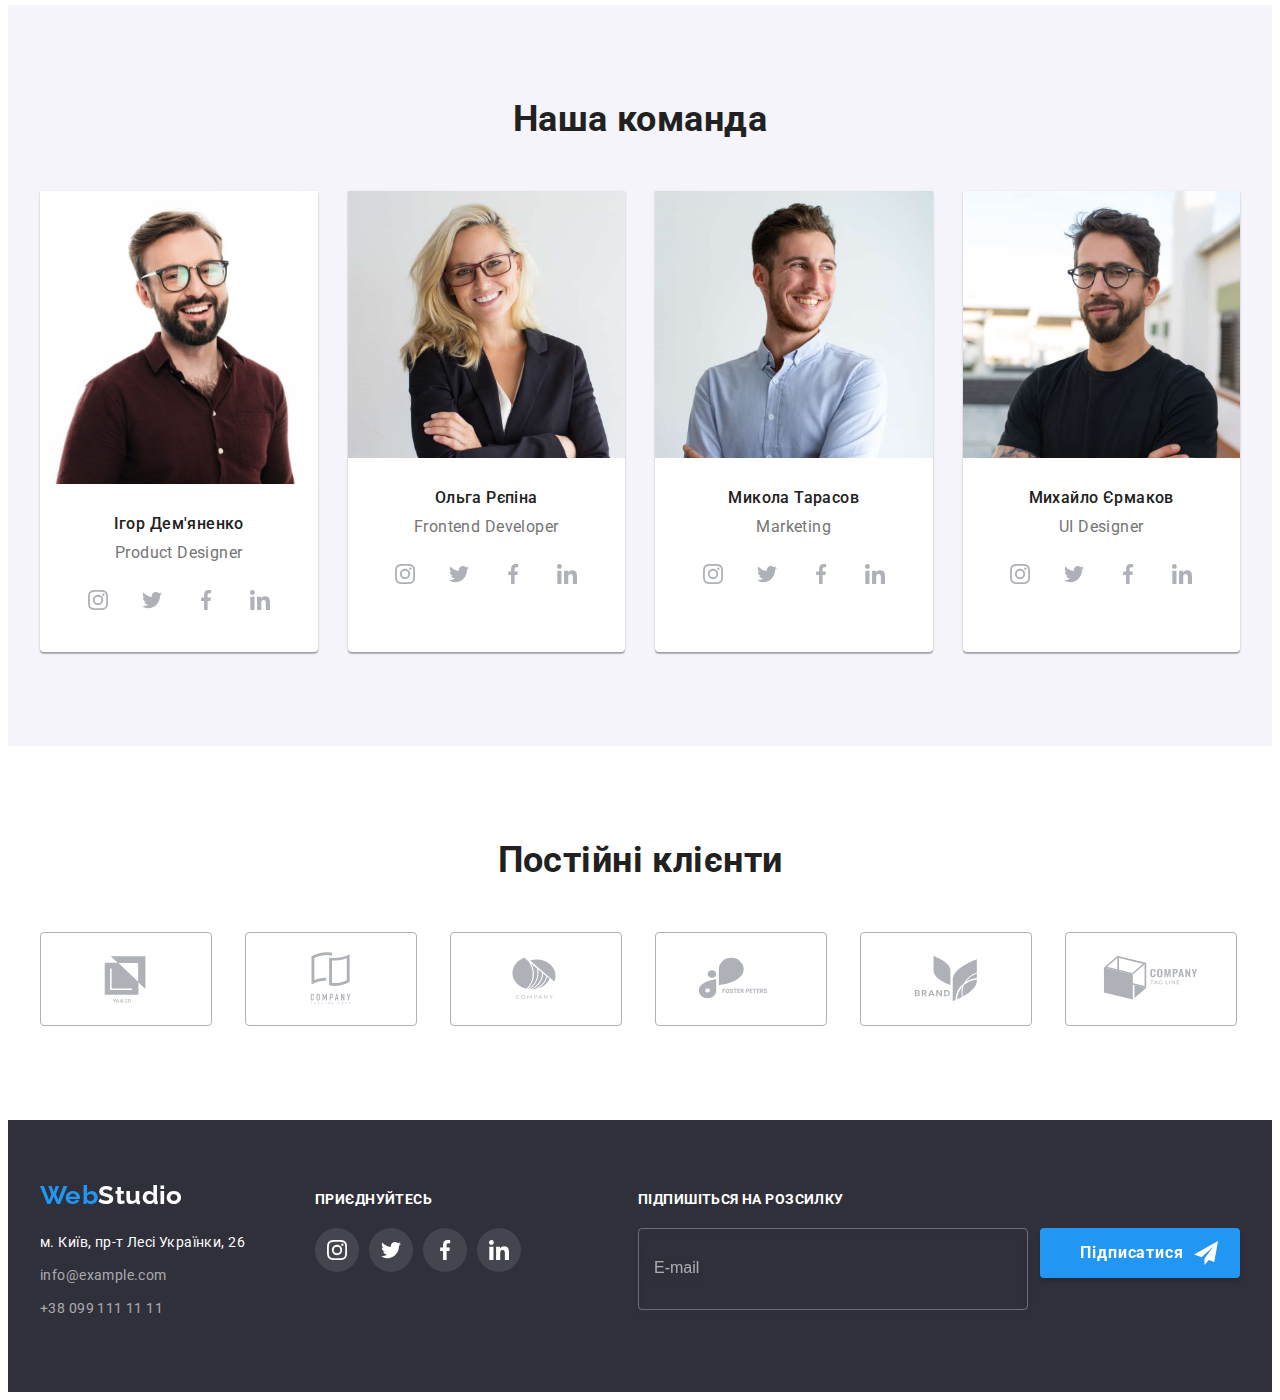
==== commit 3ca9bd13: "hw-8-1" ====
--- a/index.html
+++ b/index.html
@@ -208,35 +208,58 @@
           <ul class="gallery-list">
             <li>
               <div class="gallery-list__thumb-image">
-                <img
-                  src="./images/html.jpg"
-                  alt="Верстка"
-                  width="370"
-                  height="294"
-                />
+                <picture>
+                  <source
+                    srcset="./images/html.jpg 1x, ./images/html-2x.jpg 2x"
+                    media="(min-width:1200px)"
+                  />
+
+                  <img
+                    src="./images/html.jpg"
+                    alt="Верстка"
+                    width="370"
+                    height="294"
+                  />
+                </picture>
+
                 <p class="gallery-list__over-text">Десктопні додатки</p>
               </div>
             </li>
 
             <li>
               <div class="gallery-list__thumb-image">
-                <img
-                  src="./images/project.jpg"
-                  alt="Проектування"
-                  width="370"
-                  height="294"
-                />
+                <picture>
+                  <source
+                    srcset="./images/project.jpg 1x, ./images/project-2x.jpg 2x"
+                    media="(min-width:1200px)"
+                  />
+                  <img
+                    src="./images/project.jpg"
+                    alt="Проектування"
+                    width="370"
+                    height="294"
+                  />
+                </picture>
+
                 <p class="gallery-list__over-text">Мобільні додатки</p>
               </div>
             </li>
             <li>
               <div class="gallery-list__thumb-image">
-                <img
-                  src="./images/design.jpg"
-                  alt="Оформлення"
-                  width="370"
-                  height="294"
-                />
+                <picture>
+                  <source
+                    srcset="./images/design.jpg x,
+                  ./images/design-2x.jpg x"
+                    media="(min-width:1200px)"
+                  />
+                  <img
+                    src="./images/design.jpg"
+                    alt="Оформлення"
+                    width="370"
+                    height="294"
+                  />
+                </picture>
+
                 <p class="gallery-list__over-text">Дизайнерські рішення</p>
               </div>
             </li>
@@ -249,12 +272,30 @@
           <h2 class="team__title">Наша команда</h2>
           <ul class="team-list">
             <li class="team-list__item">
-              <img
-                src="./images/img-3.jpg"
-                alt="Продакт дизайнер"
-                width="270"
-                height="260"
-              />
+              <picture>
+                <source
+                  srcset="./images/img-3.jpg 1x
+                  ./images/img-3-2x.jpg 2x"
+                  media="(min-width:1200px)"
+                />
+
+                <source
+                  srcset="
+                    ./images/img-3-tab.jpg    1x,
+                    ./images/img-3-tab-2x.jpg 2x
+                  "
+                  media="(min-width:768px)"
+                />
+                <source
+                  srcset="
+                    ./images/img-3-mob.jpg    1x,
+                    ./images/img-3-mob-2x.jpg 2x
+                  "
+                  media="(max-width:767px)"
+                />
+                <img src="./images/img-3.jpg" alt="Продакт дизайнер" width="270"
+                height="260" /
+              </picture>
               <div class="team-list__description">
                 <h3 class="team-list__title">Ігор Дем'яненко</h3>
                 <p class="team-list__text">Product Designer</p>
@@ -311,12 +352,35 @@
               </div>
             </li>
             <li class="team-list__item">
-              <img
-                src="./images/img-2.jpg"
-                alt="Разработчик"
-                width="270"
-                height="260"
-              />
+              <picture>
+                <source
+                  srcset="./images/img-2.jpg 1x, ./images/img-2-2x.jpg 2x"
+                  media="(min-width:1200px)"
+                />
+
+                <source
+                  srcset="
+                    ./images/img-2-tab.jpg    1x,
+                    ./images/img-2-tab-2x.jpg 2x
+                  "
+                  media="(min-width:768px)"
+                />
+                <source
+                  srcset="
+                    ./images/img-2-mob.jpg    1x,
+                    ./images/img-2-mob-2x.jpg 2x
+                  "
+                  media="(max-width:767px)"
+                />
+
+                <img
+                  src="./images/img-2.jpg"
+                  alt="Разработчик"
+                  width="270"
+                  height="260"
+                />
+              </picture>
+
               <div class="team-list__description">
                 <h3 class="team-list__title">Ольга Рєпіна</h3>
                 <p class="team-list__text">Frontend Developer</p>
@@ -373,12 +437,35 @@
               </div>
             </li>
             <li class="team-list__item">
-              <img
-                src="./images/img-1.jpg"
-                alt="Маркетолог"
-                width="270"
-                height="260"
-              />
+              <picture>
+                <source
+                  srcset="./images/img-1.jpg 1x, ./images/img-1-2x.jpg 2x"
+                  media="(min-width:1200px)"
+                />
+
+                <source
+                  srcset="
+                    ./images/img-1-tab.jpg    1x,
+                    ./images/img-1-tab-2x.jpg 2x
+                  "
+                  media="(min-width:768px)"
+                />
+                <source
+                  srcset="
+                    ./images/img-1-mob.jpg    1x,
+                    ./images/img-1-mob-2x.jpg 2x
+                  "
+                  media="(max-width:767px)"
+                />
+
+                <img
+                  src="./images/img-1.jpg"
+                  alt="Маркетолог"
+                  width="270"
+                  height="260"
+                />
+              </picture>
+
               <div class="team-list__description">
                 <h3 class="team-list__title">Микола Тарасов</h3>
                 <p class="team-list__text">Marketing</p>
@@ -435,12 +522,29 @@
               </div>
             </li>
             <li class="team-list__item">
-              <img
-                src="./images/img.jpg"
-                alt="Графический дизайнер"
-                width="270"
-                height="260"
-              />
+              <picture>
+                <source
+                  srcset="./images/img.jpg 1x, ./images/img-2x.jpg 2x"
+                  media="(min-width:1200px)"
+                />
+
+                <source
+                  srcset="./images/img-tab.jpg 1x, ./images/img-tab-2x.jpg 2x"
+                  media="(min-width:768px)"
+                />
+                <source
+                  srcset="./images/img-mob.jpg 1x, ./images/img-mob-2x.jpg 2x"
+                  media="(max-width:767px)"
+                />
+
+                <img
+                  src="./images/img.jpg"
+                  alt="Графический дизайнер"
+                  width="270"
+                  height="260"
+                />
+              </picture>
+
               <div class="team-list__description">
                 <h3 class="team-list__title">Михайло Єрмаков</h3>
                 <p class="team-list__text">UI Designer</p>
@@ -653,32 +757,33 @@
                 placeholder="Введіть текст"
               ></textarea>
             </div>
-
-            <label class="form-check">
-              <input
-                type="checkbox"
-                class="check-input visually-hidden"
-                name="mailing"
-                value="mailing-features"
-                required
-              />
-              <span class="form-square-icon">
-                <svg class="form-check-icon" width="14" height="13">
-                  <use href="./images/icons.svg#icon-Vector"></use>
-                </svg>
-              </span>
-              <span class="form-mailing">
-                Погоджуюся з розсилкою та приймаю</span
-              >
-              <a href="#" class="form-mailing-features"> Умови договору</a>
-            </label>
+            <div class="custom-check-box">
+              <label class="form-check">
+                <input
+                  type="checkbox"
+                  class="check-input visually-hidden"
+                  name="mailing"
+                  value="mailing-features"
+                  required
+                />
+                <span class="form-square-icon">
+                  <svg class="form-check-icon" width="14" height="13">
+                    <use href="./images/icons.svg#icon-Vector"></use>
+                  </svg>
+                </span>
+                <span class="form-mailing">
+                  Погоджуюся з розсилкою та приймаю</span
+                >
+                <a href="#" class="form-mailing-features"> Умови договору</a>
+              </label>
+            </div>
 
             <button type="submit" class="form-submit-btn">Відправити</button>
           </form>
         </div>
       </div>
     </main>
-
+    <!-- Footer -->
     <footer class="footer">
       <div class="footer__container container">
         <div class="footer__contacts-set">
--- a/css/main.min.css
+++ b/css/main.min.css
@@ -1 +1 @@
-.portfolio-gallery,.portfolio__list,.socials__list,.adress__list,.clients-section__list,.team-contacts,.team-list,.gallery-list,.features-list,.contacts,.site-nav,.mobile-soc-links,.mobile-contacts,.mobile-menu__list{list-style:none;margin:0;padding-left:0}.portfolio-link,.socials__link,.adress__link,.team-contacts__link,.contacts__link,.site-nav__link,.mobile-contacts__link,.mobile-contacts__link-tel,.mobile-menu__link,.logo{text-decoration:none;color:inherit}.portfolio-link,.portfolio-btn,.submit-button,.form__input,.socials__link,.adress__link,.clients-section__link,.team-contacts__link,.hero__btn,.contacts__link,.site-nav__link--no-current::after,.site-nav__link,.form-feedback,.form-input,.backdrop{transition-property:all;transition-duration:250ms;transition-timing-function:cubic-bezier(0.4, 0, 0.2, 1)}.submit-button__icon,.socials__icon,.clients-section__icon,.team-contacts__icon,.contacts__icon{fill:currentColor}.portfolio-btn,.submit-button,.hero__btn,.form-submit-btn{display:block;margin:0 auto;cursor:pointer;border:none;border-radius:4px}.clients-section__title,.team__title{color:#212121;font-weight:700;font-size:28px;line-height:1.18;text-align:center}body{font-family:"Roboto",sans-serif;background-color:#fff;color:#212121;font-size:14px;letter-spacing:.03em}p,h1,h2,h3,h4,h5,h6{margin:0}ul{margin:0;padding-left:0}img{display:block;width:100%;max-width:100%;height:auto}address{font-style:normal}.section{padding-top:60px;padding-bottom:60px}@media screen and (min-width: 1200px){.section{padding-top:94px;padding-bottom:94px}}.visually-hidden{position:absolute;white-space:nowrap;width:1px;height:1px;overflow:hidden;border:0;padding:0;clip:rect(0 0 0 0);-webkit-clip-path:inset(50%);clip-path:inset(50%);margin:-1px}.container{width:100%;padding-left:15px;padding-right:15px;margin-left:auto;margin-right:auto}@media screen and (min-width: 480px){.container{width:480px}}@media screen and (min-width: 768px){.container{width:768px}}@media screen and (min-width: 1200px){.container{width:1200px}}.backdrop{position:fixed;top:0;left:0;width:100%;height:100%;background-color:rgba(0,0,0,.2)}.backdrop.is-hidden{opacity:0;pointer-events:none}.modal{position:absolute;top:50%;left:50%;transform:translate(-50%, -50%);margin-left:auto;margin-right:auto;padding:40px;background:#fff;box-shadow:0px 1px 3px rgba(0,0,0,.12),0px 1px 1px rgba(0,0,0,.14),0px 2px 1px rgba(0,0,0,.2);border-radius:4px}@media screen and (max-width: 479px){.modal{max-width:450px;height:609px}}@media screen and (min-width: 480px){.modal{width:450px}}@media screen and (min-width: 768px){.modal{width:450px}}@media screen and (min-width: 1200px){.modal{width:528px;height:581px}}.modal-close-button{position:absolute;top:8px;right:8px;display:flex;align-items:center;justify-content:center;width:30px;height:30px;border:1px solid rgba(0,0,0,.1);border-radius:50%;background-color:#fff;cursor:pointer}.modal-close-icon{transition:fill 250ms cubic-bezier(0.4, 0, 0.2, 1)}.modal-close-icon:hover,.modal-close-icon:focus{fill:#2196f3}.modal-title{font-weight:700;font-size:20px;line-height:1.15;text-align:center;margin-bottom:12px;margin-bottom:31px}.form-field{position:relative;display:flex;flex-direction:column;text-align:start;margin-bottom:10px;transition:border-color 250ms cubic-bezier(0.4, 0, 0.2, 1)}.form-label{display:block;margin-bottom:4px;font-size:12px;line-height:1.17;letter-spacing:.01em;color:#757575}.input-wrap{position:relative}.form-input{width:100%;height:40px;padding-left:42px;font-style:inherit;border:1px solid rgba(33,33,33,.2);border-radius:4px;outline:none;cursor:pointer}.form-field:focus-within .form-input,.form-field:hover .form-input{border:1px solid #2196f3}.form-icon{position:absolute;left:12px;top:50%;transform:translateY(-50%);transition-property:fill;transition-duration:250ms;transition-timing-function:cubic-bezier(0.4, 0, 0.2, 1)}.form-field:focus-within .form-icon,.form-field:hover .form-icon{fill:#2196f3}.form-field-last{display:flex;flex-direction:column;text-align:start;margin-bottom:20px}.form-feedback{width:100%;height:120px;padding:12px 16px;border:1px solid rgba(33,33,33,.2);border-radius:4px;resize:none;cursor:pointer;outline:none}.form-field-last:focus-within .form-feedback,.form-field-last:hover .form-feedback{border:1px solid #2196f3}.form-feedback::-moz-placeholder{font-size:12px;line-height:1.17;letter-spacing:.01em;color:rgba(117,117,117,.5)}.form-feedback:-ms-input-placeholder{font-size:12px;line-height:1.17;letter-spacing:.01em;color:rgba(117,117,117,.5)}.form-feedback::placeholder{font-size:12px;line-height:1.17;letter-spacing:.01em;color:rgba(117,117,117,.5)}.form-check{position:relative;display:flex;align-items:center;justify-content:center;font-weight:400;font-size:12px;line-height:1.17;color:#757575;margin-bottom:30px}@media screen and (min-width: 1200px){.form-check{font-size:14px;line-height:1.71}}.form-mailing{display:flex;align-items:center}.form-mailing-features{color:#2196f3;outline-color:#2196f3}.form-square-icon{position:absolute;display:flex;top:-5px;left:26px;transform:translate(-25px, 4px);width:16px;height:15px;border:2px solid #212121;cursor:pointer}.check-input:checked~.form-square-icon{background-size:cover;background-repeat:no-repeat;background-color:#2196f3;background-origin:border-box;border:2px solid #2196f3}.form-check:focus-within .form-square-icon{border:2px solid #2196f3}.form-submit-btn{font-family:inherit;font-weight:700;font-size:16px;line-height:1.88;letter-spacing:.06em;color:#fff;background-color:#2196f3;box-shadow:0px 4px 4px rgba(0,0,0,.15);padding:10px 52px;transition-property:background-color,box-shadow;transition-duration:250ms;transition-timing-function:cubic-bezier(0.4, 0, 0.2, 1)}.form-submit-btn:hover,.form-submit-btn:focus{box-shadow:0px 4px 4px rgba(0,0,0,.15);background-color:#188ce8}.header{display:flex;border-bottom:1px solid #ececec}@media(max-width: 767.5px){.menu{display:none}}@media screen and (max-width: 767.5px){.header__container{position:relative}}@media screen and (min-width: 768px){.header__container{display:flex;justify-content:space-between}}@media screen and (max-width: 767.5px){.menu-open-button{display:flex;position:absolute;top:10px;right:10px;border:none;background-color:#fff;cursor:pointer}}@media screen and (min-width: 768px){.menu-open-button{display:none}}@media screen and (min-width: 1200px){.menu-open-button{display:none}}.logo{position:relative;display:block;font-family:"Raleway",sans-serif;font-weight:700;font-size:26px;line-height:1.2}.logo__first-word{color:#2196f3}.logo__second-word{color:#000}.logo__second-word--change-color{color:#fff}.header__logo{margin-right:auto;padding:16px 0}@media screen and (min-width: 768px){.header__logo{margin-right:88px;padding-top:26px;padding-bottom:26px}}@media screen and (min-width: 1200px){.header__logo{margin-right:93px;padding-top:24px;padding-bottom:25px}}.footer-logo{display:flex;justify-content:center;margin-bottom:20px}.menu-container{position:fixed;display:flex;flex-direction:column;justify-content:space-between;background-color:#fff;z-index:1;top:0;left:0;width:100vw;height:100vh;padding:48px 40px}.menu-container>.container{width:100%}.menu-container.is-hidden{opacity:0;pointer-events:none}.menu-toggle{position:absolute;top:10px;right:15px;min-height:40px;min-width:40px;display:flex;align-items:center;justify-content:center;margin:0;padding:0;background-color:rgba(0,0,0,0);cursor:pointer;border:none;border-radius:50%;outline:none;color:#212121}.menu-toggle:hover,.menu-toggle:focus{fill:#2196f3}.mobile-menu__item:not(:last-child){margin-bottom:32px}.mobile-menu__link{display:block;font-weight:500;font-size:40px;line-height:1.18;letter-spacing:.02em;color:#212121}.mobile-menu__link:hover,.mobile-menu__link:focus{color:#2196f3}.mobile-menu__link--current{color:#2196f3}.mobile-contacts__link-tel{display:block;margin-bottom:32px;font-weight:500;font-size:26px;line-height:1.18;letter-spacing:.02em;color:#2196f3}@media screen and (min-width: 480px){.mobile-contacts__link-tel{font-size:34px}}.mobile-contacts__link{font-weight:500;font-size:24px;line-height:1.17;letter-spacing:.02em;color:#757575}.mobile-soc-links{display:flex;flex-wrap:wrap;font-weight:500;font-size:18px;line-height:1.22;letter-spacing:.02em;color:#2196f3}.mobile-soc-links_item:not(:last-child){margin-right:10px;padding-right:10px;border-right:1px solid rgba(33,33,33,.2)}.mobile-soc-links_link{display:block}.mobile-soc-links_link:hover,.mobile-soc-links_link:focus{color:#2196f3}.site-nav{display:flex;align-items:center;justify-content:center}@media screen and (max-width: 767px){.site-nav{display:none}}@media screen and (min-width: 768px){.header__nav{display:flex;align-items:center}}.site-nav__link{display:block;padding-top:32px;padding-bottom:32px;font-weight:500;line-height:1.14;letter-spacing:.02em;color:#212121}.site-nav__link:hover,.site-nav__link:focus{color:#2196f3}.site-nav__link--current{color:#2196f3}.site-nav__link--current::after{position:absolute;bottom:-1px;left:0;content:"";display:block;width:100%;height:4px;background:#2196f3;border-radius:2px}.site-nav__link--no-current::after{position:absolute;display:block;bottom:-1px;left:0;content:"";width:100%;height:4px;transform:scaleX(0);background-color:#2196f3;border-radius:2px}.site-nav__link:hover.site-nav__link--no-current::after,.site-nav__link:focus.site-nav__link--no-current::after{transform:scaleX(1)}.site-nav__item{position:relative}.site-nav__item:not(:first-child){margin-left:50px}.contacts{display:none}@media screen and (min-width: 768px){.contacts{display:flex;flex-wrap:wrap;align-items:center}}@media screen and (min-width: 1200px){.contacts{display:flex;align-items:center;justify-content:center}}.header-contacts{margin-left:96px}.contacts__link{display:flex;align-items:center;justify-content:center;font-weight:500;line-height:1.14;letter-spacing:.02em;color:#757575}@media screen and (min-width: 1200px){.contacts__link{padding-top:30px;padding-bottom:30px}}.contacts__link:hover,.contacts__link:focus{color:#2196f3}@media screen and (min-width: 1200px){.contacts__item:not(:first-child){margin-left:50px}}.contacts__icon{margin-right:10px}.hero{display:flex;justify-content:center;align-items:center;height:400px;max-width:767px;margin-left:auto;margin-right:auto;background-image:linear-gradient(to right, rgba(47, 48, 58, 0.4), rgba(47, 48, 58, 0.4)),url(../images/hero-background-mobile.jpg);background-color:#c4c4c4;background-size:cover;background-repeat:no-repeat;background-position:center}@media(min-device-pixel-ratio: 2),(-webkit-min-device-pixel-ratio: 2),(min-resolution: 192dpi),(min-resolution: 2dppx){.hero{background-image:linear-gradient(to right, rgba(47, 48, 58, 0.4), rgba(47, 48, 58, 0.4)),url(../images/hero-background-mobile-2x.jpg)}}@media screen and (min-width: 768px){.hero{min-width:768px;background-image:linear-gradient(to right, rgba(47, 48, 58, 0.4), rgba(47, 48, 58, 0.4)),url(../images/hero-background-tablet.jpg)}}@media(min-device-pixel-ratio: 2),(-webkit-min-device-pixel-ratio: 2),(min-resolution: 192dpi),(min-resolution: 2dppx){.hero{background-image:linear-gradient(to right, rgba(47, 48, 58, 0.4), rgba(47, 48, 58, 0.4)),url(../images/hero-background-tablet-2x.jpg);background-color:#c4c4c4;background-size:cover;background-repeat:no-repeat;background-position:center}}@media screen and (min-width: 1200px){.hero{max-width:1600px;height:600px;background-image:linear-gradient(to right, rgba(47, 48, 58, 0.4), rgba(47, 48, 58, 0.4)),url(../images/hero-background.jpg)}}@media(min-device-pixel-ratio: 2),(-webkit-min-device-pixel-ratio: 2),(min-resolution: 192dpi),(min-resolution: 2dppx){.hero{background-image:linear-gradient(to right, rgba(47, 48, 58, 0.4), rgba(47, 48, 58, 0.4)),url(../images/hero-background-2x.jpg);background-color:#c4c4c4;background-size:cover;background-repeat:no-repeat;background-position:center}}.hero__title{max-width:360px;padding-top:118px 60px 198px;margin-right:auto;margin-left:auto;margin-bottom:30px;font-weight:900;font-size:22px;line-height:1.62;letter-spacing:.06em;text-transform:uppercase;color:#fff;text-align:center}@media screen and (min-width: 480px){.hero__title{font-size:26px}}@media screen and (min-width: 1200px){.hero__title{max-width:696px;font-size:44px;line-height:1.36}}.hero__btn{padding:10px 24px;font-weight:700;font-size:16px;line-height:1.88;letter-spacing:.06em;color:#fff;background-color:#2196f3;box-shadow:0px 4px 4px rgba(0,0,0,.15)}@media screen and (min-width: 1200px){.hero__btn{padding:10px 32px}}.hero__btn:hover,.hero__btn:focus{box-shadow:0px 4px 4px rgba(0,0,0,.15);background-color:#188ce8}.features-list{display:flex;flex-wrap:wrap;gap:30px}.features-list__thumb{height:120px;display:flex;align-items:center;justify-content:center;margin-bottom:30px;border-radius:4px;background-color:#f5f4fa;width:100%}.features-list__subtitle{text-align:center;margin-bottom:10px;font-weight:700;line-height:1.14;text-transform:uppercase;font-size:14px}@media screen and (min-width: 768px){.features-list__subtitle{text-align:left}}@media screen and (min-width: 1200px){.features-list__subtitle{text-align:left}}.features-list__text{width:100%;line-height:1.71;color:#757575}@media screen and (min-width: 480px){.features-list__text{width:460px}}@media screen and (min-width: 768px){.features-list__text{width:354px}}@media screen and (min-width: 1200px){.features-list__text{width:270px}}.gallery{display:none}@media screen and (min-width: 1200px){.gallery{display:flex;padding-top:0}}.gallery__title{margin-bottom:50px;font-weight:700;font-size:36px;line-height:1.17;text-align:center;letter-spacing:.03em;color:#212121}.gallery-list{display:flex;gap:30px}.gallery-list__thumb-image{position:relative}.gallery-list__over-text{position:absolute;bottom:0;display:flex;justify-content:center;align-items:center;width:370px;height:70px;background:rgba(47,48,58,.8);font-weight:700;line-height:1.14;text-transform:uppercase;color:#fff}.team{background-color:#f5f4fa}.team__title{margin-bottom:30px}@media screen and (min-width: 1200px){.team__title{margin-bottom:50px;font-size:36px;line-height:1.16}}.team-list{display:flex;flex-wrap:wrap;gap:30px}.team-list__item{width:100%;background:#fff;box-shadow:0px 1px 3px rgba(0,0,0,.12),0px 1px 1px rgba(0,0,0,.14),0px 2px 1px rgba(0,0,0,.2);border-radius:0px 0px 4px 4px}@media screen and (min-width: 768px){.team-list__item{width:calc((100% - 30px)/2)}}@media screen and (min-width: 1200px){.team-list__item{width:calc((100% - 90px)/4)}}.team-list__item__item:not(:last-child){margin-bottom:30px}.team-list__description{padding:30px 0 24px}@media screen and (min-width: 1200px){.team-list__description{padding-bottom:30px}}.team-list__title{margin-bottom:10px;font-weight:500;font-size:16px;line-height:1.19;text-align:center;color:#212121}.team-list__text{margin-bottom:16px;font-size:16px;line-height:1.19;text-align:center;color:#757575}.team-contacts{display:flex;align-items:center;justify-content:center;gap:10px}.team-contacts__link{display:flex;align-items:center;justify-content:center;width:44px;height:44px;border-radius:50%;color:#afb1b8}.team-contacts__link:hover,.team-contacts__link:focus{background-color:#2196f3;color:#fff}.clients-section__title{margin-bottom:30px}@media screen and (min-width: 1200px){.clients-section__title{margin-bottom:50px;font-size:36px;line-height:1.16}}.clients-section__list{display:flex;align-items:center;justify-content:center;flex-wrap:wrap;gap:30px}.clients-section__item{width:calc((100% - 30px)/2)}@media screen and (min-width: 768px){.clients-section__item{width:calc((100% - 60px)/3)}}@media screen and (min-width: 1200px){.clients-section__item{width:calc((100% - 150px)/6)}}.clients-section__link{display:flex;align-items:center;justify-content:center;width:130px;height:92px;border:1px solid #afb1b8;color:#afb1b8;border-radius:4px}@media screen and (min-width: 480px){.clients-section__link{width:210px}}@media screen and (min-width: 768px){.clients-section__link{width:226px}}@media screen and (min-width: 1200px){.clients-section__link{width:170px}}.clients-section__link:hover,.clients-section__link:focus{border-color:#2196f3;color:#2196f3}.footer{padding-top:60px;padding-bottom:60px;background-color:#2f303a;display:flex}@media screen and (min-width: 1200px){.footer__container{display:flex;align-items:baseline}}@media screen and (min-width: 768px){.footer__contacts-set{display:flex;justify-content:space-around;align-items:baseline}}.footer__thumb{text-align:center;margin-bottom:60px}@media screen and (min-width: 1200px){.footer__thumb{margin-right:70px}}.adress__link{line-height:1.71;color:rgba(255,255,255,.6)}.adress__link:hover,.adress__link:focus{color:#2196f3}.adress__link--change-color{color:#fff}.adress__item:not(:last-child){margin-bottom:8px}@media screen and (min-width: 1200px){.adress__item:not(:last-child){margin-bottom:9px}}.socials{text-align:center}.socials__title{margin-bottom:20px;font-weight:700;font-size:14px;line-height:1.14;text-transform:uppercase;color:#fff}.socials__list{display:flex;align-items:center;justify-content:center;gap:10px;margin-bottom:60px}.socials__link{display:flex;align-items:center;justify-content:center;width:44px;height:44px;border-radius:50%;color:#fff;background-color:rgba(255,255,255,.1)}.socials__link:hover,.socials__link:focus{color:#fff;background-color:#2196f3}.sign-up{text-align:center}@media screen and (min-width: 1200px){.sign-up{margin-left:auto}}.sign-up .sign-up__title{font-weight:700;line-height:1.14;text-transform:uppercase;color:#fff;margin-bottom:20px}@media screen and (min-width: 1200px){.form{display:flex}}.form__input{padding:15px;width:100%;height:50px;margin-bottom:20px;background-color:rgba(0,0,0,0);border:1px solid rgba(255,255,255,.3);filter:drop-shadow(0px 4px 4px rgba(0, 0, 0, 0.15));color:rgba(255,255,255,.6);border-radius:4px;cursor:pointer}@media screen and (min-width: 768px){.form__input{width:450px}}@media screen and (min-width: 1200px){.form__input{width:358px}}.form__input:hover,.form__input:focus{border-color:#2196f3}.form__input::-moz-placeholder{font-size:14px;line-height:1.25;color:rgba(255,255,255,.6)}.form__input:-ms-input-placeholder{font-size:14px;line-height:1.25;color:rgba(255,255,255,.6)}.form__input::placeholder{font-size:14px;line-height:1.25;color:rgba(255,255,255,.6)}@media screen and (min-width: 1200px){.form__input::-moz-placeholder{font-size:16px}.form__input:-ms-input-placeholder{font-size:16px}.form__input::placeholder{font-size:16px}}.submit-button{display:flex;align-items:center;justify-content:center;width:200px;height:50px;padding:10px 10px 10px 28px;font-family:inherit;color:#fff;font-weight:700;font-size:16px;line-height:1.88;letter-spacing:.06em;background-color:#2196f3;box-shadow:0px 4px 4px rgba(0,0,0,.15);transform:scale(1)}@media screen and (min-width: 1200px){.submit-button{margin-left:12px}}.submit-button:hover,.submit-button:focus{transform:scale(1.02)}.submit-button__icon{margin-left:10px}.portfolio__list{display:flex;align-items:center;justify-content:center;gap:8px;margin-bottom:50px}.portfolio-btn{font-family:inherit;color:#212121;font-weight:500;font-size:16px;line-height:1.63;background-color:#f5f4fa;letter-spacing:.03em;padding:6px 22px}.portfolio-btn:hover,.portfolio-btn:focus{color:#fff;background-color:#2196f3;box-shadow:0px 3px 1px rgba(0,0,0,.1),0px 1px 2px rgba(0,0,0,.08),0px 2px 2px rgba(0,0,0,.12)}.portfolio-btn.current{background-color:#2196f3;color:#fff}.portfolio-gallery{display:flex;flex-wrap:wrap;gap:30px}.portfolio-item{background:#fff;width:calc((100% - 60px)/3)}.portfolio-link{display:block}.portfolio-link:hover,.portfolio-link:focus{box-shadow:0px 1px 1px rgba(0,0,0,.12),0px 4px 4px rgba(0,0,0,.06),1px 4px 6px rgba(0,0,0,.16)}.portpolio-image-thumb{position:relative;overflow:hidden}.portfolio-text-hidden{position:absolute;bottom:0;left:0;width:100%;height:100%;display:flex;align-items:center;justify-content:center;padding-left:24px;padding-right:24px;font-size:18px;line-height:1.56;color:#fff;background-color:rgba(33,150,243,.9);transform:translateY(100%);transition:transform 250ms cubic-bezier(0.4, 0, 0.2, 1)}.portfolio-link:hover .portfolio-text-hidden,.portfolio-link:focus .portfolio-text-hidden{transform:translateY(0)}.portfolio-description{padding:20px 24px;border-right:1px solid #eee;border-bottom:1px solid #eee;border-left:1px solid #eee}.portfolio-title{font-weight:700;font-size:18px;line-height:2;letter-spacing:.06em;margin-bottom:4px}.portfolio-text{font-size:16px;line-height:1.88;color:#757575}/*# sourceMappingURL=main.min.css.map */+.portfolio-gallery,.portfolio__list,.socials__list,.adress__list,.clients-section__list,.team-contacts,.team-list,.gallery-list,.features-list,.contacts,.site-nav,.mobile-soc-links,.mobile-contacts,.mobile-menu__list{list-style:none;margin:0;padding-left:0}.portfolio-link,.socials__link,.adress__link,.team-contacts__link,.contacts__link,.site-nav__link,.mobile-contacts__link,.mobile-contacts__link-tel,.mobile-menu__link,.logo{text-decoration:none;color:inherit}.portfolio-link,.portfolio-btn,.submit-button,.form__input,.socials__link,.adress__link,.clients-section__link,.team-contacts__link,.hero__btn,.contacts__link,.site-nav__link--no-current::after,.site-nav__link,.form-feedback,.form-input,.backdrop{transition-property:all;transition-duration:250ms;transition-timing-function:cubic-bezier(0.4, 0, 0.2, 1)}.submit-button__icon,.socials__icon,.clients-section__icon,.team-contacts__icon,.contacts__icon{fill:currentColor}.portfolio-btn,.submit-button,.hero__btn,.form-submit-btn{display:block;margin:0 auto;cursor:pointer;border:none;border-radius:4px}.clients-section__title,.team__title{color:#212121;font-weight:700;font-size:28px;line-height:1.18;text-align:center}body{font-family:"Roboto",sans-serif;background-color:#fff;color:#212121;font-size:14px;letter-spacing:.03em}p,h1,h2,h3,h4,h5,h6{margin:0}ul{margin:0;padding-left:0}img{display:block;width:100%;max-width:100%;height:auto}address{font-style:normal}.section{padding-top:60px;padding-bottom:60px}@media screen and (min-width: 1200px){.section{padding-top:94px;padding-bottom:94px}}.visually-hidden{position:absolute;white-space:nowrap;width:1px;height:1px;overflow:hidden;border:0;padding:0;clip:rect(0 0 0 0);-webkit-clip-path:inset(50%);clip-path:inset(50%);margin:-1px}.container{width:100%;padding-left:15px;padding-right:15px;margin-left:auto;margin-right:auto}@media screen and (min-width: 480px){.container{width:480px}}@media screen and (min-width: 768px){.container{width:768px}}@media screen and (min-width: 1200px){.container{width:1200px}}.backdrop{position:fixed;top:0;left:0;width:100%;height:100%;background-color:rgba(0,0,0,.2)}.backdrop.is-hidden{opacity:0;pointer-events:none}.modal{position:absolute;top:50%;left:50%;transform:translate(-50%, -50%);margin-left:auto;margin-right:auto;padding:40px;background:#fff;box-shadow:0px 1px 3px rgba(0,0,0,.12),0px 1px 1px rgba(0,0,0,.14),0px 2px 1px rgba(0,0,0,.2);border-radius:4px}@media screen and (max-width: 479px){.modal{max-width:450px}}@media screen and (min-width: 480px){.modal{width:450px}}@media screen and (min-width: 768px){.modal{width:450px;height:609px}}@media screen and (min-width: 1200px){.modal{width:528px;height:581px}}.modal-close-button{position:absolute;top:8px;right:8px;display:flex;align-items:center;justify-content:center;width:30px;height:30px;border:1px solid rgba(0,0,0,.1);border-radius:50%;background-color:#fff;cursor:pointer}.modal-close-icon{transition:fill 250ms cubic-bezier(0.4, 0, 0.2, 1)}.modal-close-icon:hover,.modal-close-icon:focus{fill:#2196f3}.modal-title{font-weight:700;font-size:20px;line-height:1.15;text-align:center;margin-bottom:12px;margin-bottom:31px}.form-field{position:relative;display:flex;flex-direction:column;text-align:start;margin-bottom:10px;transition:border-color 250ms cubic-bezier(0.4, 0, 0.2, 1)}.form-label{display:block;margin-bottom:4px;font-size:12px;line-height:1.17;letter-spacing:.01em;color:#757575}.input-wrap{position:relative}.form-input{width:100%;height:40px;padding-left:42px;font-style:inherit;border:1px solid rgba(33,33,33,.2);border-radius:4px;outline:none;cursor:pointer}.form-field:focus-within .form-input,.form-field:hover .form-input{border:1px solid #2196f3}.form-icon{position:absolute;left:12px;top:50%;transform:translateY(-50%);transition-property:fill;transition-duration:250ms;transition-timing-function:cubic-bezier(0.4, 0, 0.2, 1)}.form-field:focus-within .form-icon,.form-field:hover .form-icon{fill:#2196f3}.form-field-last{display:flex;flex-direction:column;text-align:start;margin-bottom:20px}.form-feedback{width:100%;height:120px;padding:12px 16px;border:1px solid rgba(33,33,33,.2);border-radius:4px;resize:none;cursor:pointer;outline:none}.form-field-last:focus-within .form-feedback,.form-field-last:hover .form-feedback{border:1px solid #2196f3}.form-feedback::-moz-placeholder{font-size:12px;line-height:1.17;letter-spacing:.01em;color:rgba(117,117,117,.5)}.form-feedback:-ms-input-placeholder{font-size:12px;line-height:1.17;letter-spacing:.01em;color:rgba(117,117,117,.5)}.form-feedback::placeholder{font-size:12px;line-height:1.17;letter-spacing:.01em;color:rgba(117,117,117,.5)}.custom-check-box{display:flex;align-items:center;justify-content:center;margin-top:20px;margin-bottom:30px}.form-check{position:relative;display:flex;align-items:center;display:flex;align-items:center;justify-content:center;font-size:12px;line-height:1.17;cursor:pointer}@media screen and (min-width: 1200px){.form-check{font-size:14px;line-height:1.71}}.form-mailing{display:flex;align-items:center}.form-mailing-features{color:#2196f3;outline-color:#2196f3}.form-square-icon{position:absolute;left:0;top:-5px;display:flex;align-items:center;justify-content:center;margin-right:8px;transform:translate(-25px, 4px);width:16px;height:15px;border:2px solid #212121;cursor:pointer}@media screen and (min-width: 1200px){.form-square-icon{top:0}}.check-input:checked~.form-square-icon{background-size:cover;background-repeat:no-repeat;background-color:#2196f3;background-origin:border-box;border:2px solid #2196f3}.form-check:focus-within .form-square-icon{border:2px solid #2196f3}.form-submit-btn{font-family:inherit;font-weight:700;font-size:16px;line-height:1.88;letter-spacing:.06em;color:#fff;background-color:#2196f3;box-shadow:0px 4px 4px rgba(0,0,0,.15);padding:10px 52px;transition-property:background-color,box-shadow;transition-duration:250ms;transition-timing-function:cubic-bezier(0.4, 0, 0.2, 1)}.form-submit-btn:hover,.form-submit-btn:focus{box-shadow:0px 4px 4px rgba(0,0,0,.15);background-color:#188ce8}.header{display:flex;border-bottom:1px solid #ececec}@media(max-width: 767.5px){.menu{display:none}}@media screen and (max-width: 767.5px){.header__container{position:relative}}@media screen and (min-width: 768px){.header__container{display:flex;justify-content:space-between}}@media screen and (max-width: 767.5px){.menu-open-button{display:flex;position:absolute;top:10px;right:10px;border:none;background-color:#fff;cursor:pointer}}@media screen and (min-width: 768px){.menu-open-button{display:none}}@media screen and (min-width: 1200px){.menu-open-button{display:none}}.logo{position:relative;display:block;font-family:"Raleway",sans-serif;font-weight:700;font-size:26px;line-height:1.2}.logo__first-word{color:#2196f3}.logo__second-word{color:#000}.logo__second-word--change-color{color:#fff}.header__logo{margin-right:auto;padding:16px 0}@media screen and (min-width: 768px){.header__logo{margin-right:88px;padding-top:26px;padding-bottom:26px}}@media screen and (min-width: 1200px){.header__logo{margin-right:93px;padding-top:24px;padding-bottom:25px}}.footer-logo{display:flex;justify-content:center;margin-bottom:20px}@media screen and (min-width: 1200px){.footer-logo{justify-content:start}}.menu-container{position:fixed;display:flex;flex-direction:column;justify-content:space-between;background-color:#fff;z-index:1;top:0;left:0;width:100vw;height:100vh;padding:48px 40px}.menu-container>.container{width:100%}.menu-container.is-hidden{opacity:0;pointer-events:none}.menu-toggle{position:absolute;top:10px;right:15px;min-height:40px;min-width:40px;display:flex;align-items:center;justify-content:center;margin:0;padding:0;background-color:rgba(0,0,0,0);cursor:pointer;border:none;border-radius:50%;outline:none;color:#212121}.menu-toggle:hover,.menu-toggle:focus{fill:#2196f3}.mobile-menu__item:not(:last-child){margin-bottom:32px}.mobile-menu__link{display:block;font-weight:500;font-size:40px;line-height:1.18;letter-spacing:.02em;color:#212121}.mobile-menu__link:hover,.mobile-menu__link:focus{color:#2196f3}.mobile-menu__link--current{color:#2196f3}.mobile-contacts__link-tel{display:block;margin-bottom:32px;font-weight:500;font-size:26px;line-height:1.18;letter-spacing:.02em;color:#2196f3}@media screen and (min-width: 480px){.mobile-contacts__link-tel{font-size:34px}}.mobile-contacts__link{font-weight:500;font-size:24px;line-height:1.17;letter-spacing:.02em;color:#757575}.mobile-soc-links{display:flex;flex-wrap:wrap;font-weight:500;font-size:18px;line-height:1.22;letter-spacing:.02em;color:#2196f3}.mobile-soc-links_item:not(:last-child){margin-right:10px;padding-right:10px;border-right:1px solid rgba(33,33,33,.2)}.mobile-soc-links_link{display:block}.mobile-soc-links_link:hover,.mobile-soc-links_link:focus{color:#2196f3}.site-nav{display:flex;align-items:center;justify-content:center}@media screen and (max-width: 767px){.site-nav{display:none}}@media screen and (min-width: 768px){.header__nav{display:flex;align-items:center}}.site-nav__link{display:block;padding-top:32px;padding-bottom:32px;font-weight:500;line-height:1.14;letter-spacing:.02em;color:#212121}.site-nav__link:hover,.site-nav__link:focus{color:#2196f3}.site-nav__link--current{color:#2196f3}.site-nav__link--current::after{position:absolute;bottom:-1px;left:0;content:"";display:block;width:100%;height:4px;background:#2196f3;border-radius:2px}.site-nav__link--no-current::after{position:absolute;display:block;bottom:-1px;left:0;content:"";width:100%;height:4px;transform:scaleX(0);background-color:#2196f3;border-radius:2px}.site-nav__link:hover.site-nav__link--no-current::after,.site-nav__link:focus.site-nav__link--no-current::after{transform:scaleX(1)}.site-nav__item{position:relative}.site-nav__item:not(:first-child){margin-left:50px}.contacts{display:none}@media screen and (min-width: 768px)and (max-width: 1199px){.contacts{display:flex;flex-direction:column;justify-content:center;align-items:flex-start}}@media screen and (min-width: 1200px){.contacts{display:flex;align-items:center;justify-content:center}}.header-contacts{margin-left:96px}.contacts__link{display:flex;align-items:center;justify-content:start;font-size:12px;font-weight:500;line-height:1.17;letter-spacing:.02em;color:#757575}@media screen and (min-width: 768px){.contacts__link{padding-top:5px;padding-bottom:5px}}@media screen and (min-width: 1200px){.contacts__link{display:flex;align-items:center;justify-content:center;padding-top:30px;padding-bottom:30px;font-size:14px;line-height:1.14}}.contacts__link:hover,.contacts__link:focus{color:#2196f3}@media screen and (min-width: 1200px){.contacts__item:not(:first-child){margin-left:50px}}.contacts__icon{margin-right:10px}.hero{display:flex;justify-content:center;align-items:center;height:400px;max-width:767px;margin-left:auto;margin-right:auto;background-image:linear-gradient(to right, rgba(47, 48, 58, 0.4), rgba(47, 48, 58, 0.4)),url(../images/hero-background-mobile.jpg);background-color:#c4c4c4;background-size:cover;background-repeat:no-repeat;background-position:center}@media(min-device-pixel-ratio: 2),(-webkit-min-device-pixel-ratio: 2),(min-resolution: 192dpi),(min-resolution: 2dppx){.hero{background-image:linear-gradient(to right, rgba(47, 48, 58, 0.4), rgba(47, 48, 58, 0.4)),url(../images/hero-background-mobile-2x.jpg)}}@media screen and (min-width: 768px){.hero{min-width:768px;background-image:linear-gradient(to right, rgba(47, 48, 58, 0.4), rgba(47, 48, 58, 0.4)),url(../images/hero-background-tablet.jpg)}}@media(min-device-pixel-ratio: 2),(-webkit-min-device-pixel-ratio: 2),(min-resolution: 192dpi),(min-resolution: 2dppx){.hero{background-image:linear-gradient(to right, rgba(47, 48, 58, 0.4), rgba(47, 48, 58, 0.4)),url(../images/hero-background-tablet-2x.jpg);background-color:#c4c4c4;background-size:cover;background-repeat:no-repeat;background-position:center}}@media screen and (min-width: 1200px){.hero{max-width:1600px;height:600px;background-image:linear-gradient(to right, rgba(47, 48, 58, 0.4), rgba(47, 48, 58, 0.4)),url(../images/hero-background.jpg)}}@media(min-device-pixel-ratio: 2),(-webkit-min-device-pixel-ratio: 2),(min-resolution: 192dpi),(min-resolution: 2dppx){.hero{background-image:linear-gradient(to right, rgba(47, 48, 58, 0.4), rgba(47, 48, 58, 0.4)),url(../images/hero-background-2x.jpg);background-color:#c4c4c4;background-size:cover;background-repeat:no-repeat;background-position:center}}.hero__title{max-width:360px;padding-top:118px 60px 198px;margin-right:auto;margin-left:auto;margin-bottom:30px;font-weight:900;font-size:22px;line-height:1.62;letter-spacing:.06em;text-transform:uppercase;color:#fff;text-align:center}@media screen and (min-width: 480px){.hero__title{font-size:26px}}@media screen and (min-width: 1200px){.hero__title{max-width:696px;font-size:44px;line-height:1.36}}.hero__btn{padding:10px 24px;font-weight:700;font-size:16px;line-height:1.88;letter-spacing:.06em;color:#fff;background-color:#2196f3;box-shadow:0px 4px 4px rgba(0,0,0,.15)}@media screen and (min-width: 1200px){.hero__btn{padding:10px 32px}}.hero__btn:hover,.hero__btn:focus{box-shadow:0px 4px 4px rgba(0,0,0,.15);background-color:#188ce8}.features-list{display:flex;flex-wrap:wrap;gap:30px}.features-list__thumb{height:120px;display:flex;align-items:center;justify-content:center;margin-bottom:30px;border-radius:4px;background-color:#f5f4fa;width:100%}.features-list__subtitle{text-align:center;margin-bottom:10px;font-weight:700;line-height:1.14;text-transform:uppercase;font-size:14px}@media screen and (min-width: 768px){.features-list__subtitle{text-align:left}}@media screen and (min-width: 1200px){.features-list__subtitle{text-align:left}}.features-list__text{width:100%;line-height:1.71;color:#757575}@media screen and (min-width: 480px){.features-list__text{width:460px}}@media screen and (min-width: 768px){.features-list__text{width:354px}}@media screen and (min-width: 1200px){.features-list__text{width:270px}}.gallery{display:none}@media screen and (min-width: 1200px){.gallery{display:flex;padding-top:0}}.gallery__title{margin-bottom:50px;font-weight:700;font-size:36px;line-height:1.17;text-align:center;letter-spacing:.03em;color:#212121}.gallery-list{display:flex;gap:30px}.gallery-list__thumb-image{position:relative}.gallery-list__over-text{position:absolute;bottom:0;display:flex;justify-content:center;align-items:center;width:370px;height:70px;background:rgba(47,48,58,.8);font-weight:700;line-height:1.14;text-transform:uppercase;color:#fff}.team{background-color:#f5f4fa}.team__title{margin-bottom:30px}@media screen and (min-width: 1200px){.team__title{margin-bottom:50px;font-size:36px;line-height:1.16}}.team-list{display:flex;flex-wrap:wrap;gap:30px}.team-list__item{width:100%;background:#fff;box-shadow:0px 1px 3px rgba(0,0,0,.12),0px 1px 1px rgba(0,0,0,.14),0px 2px 1px rgba(0,0,0,.2);border-radius:0px 0px 4px 4px}@media screen and (min-width: 768px){.team-list__item{width:calc((100% - 30px)/2)}}@media screen and (min-width: 1200px){.team-list__item{width:calc((100% - 90px)/4)}}.team-list__item__item:not(:last-child){margin-bottom:30px}.team-list__description{padding:30px 0 24px}@media screen and (min-width: 1200px){.team-list__description{padding-bottom:30px}}.team-list__title{margin-bottom:10px;font-weight:500;font-size:16px;line-height:1.19;text-align:center;color:#212121}.team-list__text{margin-bottom:16px;font-size:16px;line-height:1.19;text-align:center;color:#757575}.team-contacts{display:flex;align-items:center;justify-content:center;gap:10px}.team-contacts__link{display:flex;align-items:center;justify-content:center;width:44px;height:44px;border-radius:50%;color:#afb1b8}.team-contacts__link:hover,.team-contacts__link:focus{background-color:#2196f3;color:#fff}.clients-section__title{margin-bottom:30px}@media screen and (min-width: 1200px){.clients-section__title{margin-bottom:50px;font-size:36px;line-height:1.16}}.clients-section__list{display:flex;align-items:center;justify-content:center;flex-wrap:wrap;gap:30px}.clients-section__item{width:calc((100% - 30px)/2)}@media screen and (min-width: 768px){.clients-section__item{width:calc((100% - 60px)/3)}}@media screen and (min-width: 1200px){.clients-section__item{width:calc((100% - 150px)/6)}}.clients-section__link{display:flex;align-items:center;justify-content:center;width:130px;height:92px;border:1px solid #afb1b8;color:#afb1b8;border-radius:4px}@media screen and (min-width: 480px){.clients-section__link{width:210px}}@media screen and (min-width: 768px){.clients-section__link{width:226px}}@media screen and (min-width: 1200px){.clients-section__link{width:170px}}.clients-section__link:hover,.clients-section__link:focus{border-color:#2196f3;color:#2196f3}.footer{padding-top:60px;padding-bottom:60px;background-color:#2f303a;display:flex}@media screen and (min-width: 1200px){.footer__container{display:flex;align-items:baseline}}@media screen and (min-width: 768px){.footer__contacts-set{display:flex;justify-content:space-around;align-items:baseline}}.footer__thumb{text-align:center}@media screen and (min-width: 1200px){.footer__thumb{margin-right:70px;text-align:start}}.adress__link{line-height:1.71;color:rgba(255,255,255,.6)}.adress__link:hover,.adress__link:focus{color:#2196f3}.adress__link--change-color{color:#fff}.adress__item:not(:last-child){margin-bottom:8px}@media screen and (min-width: 1200px){.adress__item:not(:last-child){margin-bottom:9px}}.socials{text-align:center}@media screen and (min-width: 1200px){.socials{text-align:start}}.socials__title{margin-bottom:20px;font-weight:700;font-size:14px;line-height:1.14;text-transform:uppercase;color:#fff}.socials__list{display:flex;align-items:center;justify-content:center;gap:10px;margin-bottom:60px}.socials__link{display:flex;align-items:center;justify-content:center;width:44px;height:44px;border-radius:50%;color:#fff;background-color:rgba(255,255,255,.1)}.socials__link:hover,.socials__link:focus{color:#fff;background-color:#2196f3}.sign-up{text-align:center}@media screen and (min-width: 1200px){.sign-up{margin-left:auto;text-align:start}}.sign-up .sign-up__title{font-weight:700;line-height:1.14;text-transform:uppercase;color:#fff;margin-bottom:20px}@media screen and (min-width: 1200px){.form{display:flex}}.form__input{padding:15px;width:100%;height:50px;margin-bottom:20px;background-color:rgba(0,0,0,0);border:1px solid rgba(255,255,255,.3);filter:drop-shadow(0px 4px 4px rgba(0, 0, 0, 0.15));color:rgba(255,255,255,.6);border-radius:4px;cursor:pointer}@media screen and (min-width: 768px){.form__input{width:450px}}@media screen and (min-width: 1200px){.form__input{width:358px}}.form__input:hover,.form__input:focus{border-color:#2196f3}.form__input::-moz-placeholder{font-size:14px;line-height:1.25;color:rgba(255,255,255,.6)}.form__input:-ms-input-placeholder{font-size:14px;line-height:1.25;color:rgba(255,255,255,.6)}.form__input::placeholder{font-size:14px;line-height:1.25;color:rgba(255,255,255,.6)}@media screen and (min-width: 1200px){.form__input::-moz-placeholder{font-size:16px}.form__input:-ms-input-placeholder{font-size:16px}.form__input::placeholder{font-size:16px}}.submit-button{display:flex;align-items:center;justify-content:center;width:200px;height:50px;padding:10px 10px 10px 28px;font-family:inherit;color:#fff;font-weight:700;font-size:16px;line-height:1.88;letter-spacing:.06em;background-color:#2196f3;box-shadow:0px 4px 4px rgba(0,0,0,.15);transform:scale(1)}@media screen and (min-width: 1200px){.submit-button{margin-left:12px}}.submit-button:hover,.submit-button:focus{transform:scale(1.02)}.submit-button__icon{margin-left:10px}.portfolio__list{display:flex;justify-content:start;flex-wrap:wrap;gap:8px;row-gap:15px;margin-bottom:40px}@media screen and (min-width: 768px){.portfolio__list{display:flex;align-items:center;justify-content:center;margin-bottom:30px}}@media screen and (min-width: 1200px){.portfolio__list{display:flex;align-items:center;justify-content:center;margin-bottom:50px}}.portfolio-btn{font-family:inherit;color:#212121;font-weight:500;font-size:16px;line-height:1.63;background-color:#f5f4fa;letter-spacing:.03em;padding:6px 22px}.portfolio-btn:hover,.portfolio-btn:focus{color:#fff;background-color:#2196f3;box-shadow:0px 3px 1px rgba(0,0,0,.1),0px 1px 2px rgba(0,0,0,.08),0px 2px 2px rgba(0,0,0,.12)}.portfolio-btn.current{background-color:#2196f3;color:#fff}@media screen and (min-width: 768px){.portfolio-gallery{display:flex;flex-wrap:wrap;gap:30px}}.portfolio-item{background:#fff;width:100%}@media screen and (min-width: 768px){.portfolio-item{width:354px}}@media screen and (min-width: 1200px){.portfolio-item:not(:last-child){margin-bottom:30px}}.portfolio-link{display:block}.portfolio-link:hover,.portfolio-link:focus{box-shadow:0px 1px 1px rgba(0,0,0,.12),0px 4px 4px rgba(0,0,0,.06),1px 4px 6px rgba(0,0,0,.16)}@media screen and (min-width: 768px)and (max-width: 1199px){.portfolio-link{display:flex;flex-direction:column;height:100%}}.portpolio-image-thumb{position:relative;overflow:hidden}.portfolio-text-hidden{position:absolute;bottom:0;left:0;width:100%;height:100%;display:flex;align-items:center;justify-content:center;padding-left:24px;padding-right:24px;font-size:18px;line-height:1.56;color:#fff;background-color:rgba(33,150,243,.9);transform:translateY(101%);transition:transform 250ms cubic-bezier(0.4, 0, 0.2, 1)}.portfolio-link:hover .portfolio-text-hidden,.portfolio-link:focus .portfolio-text-hidden{transform:translateY(0)}.portfolio-description{padding:20px 24px;border-right:1px solid #eee;border-bottom:1px solid #eee;border-left:1px solid #eee}@media screen and (min-width: 768px)and (max-width: 1199px){.portfolio-description{flex-grow:1}}.portfolio-title{font-weight:700;font-size:18px;line-height:2;letter-spacing:.06em;margin-bottom:4px}.portfolio-text{font-size:16px;line-height:1.88;color:#757575}/*# sourceMappingURL=main.min.css.map */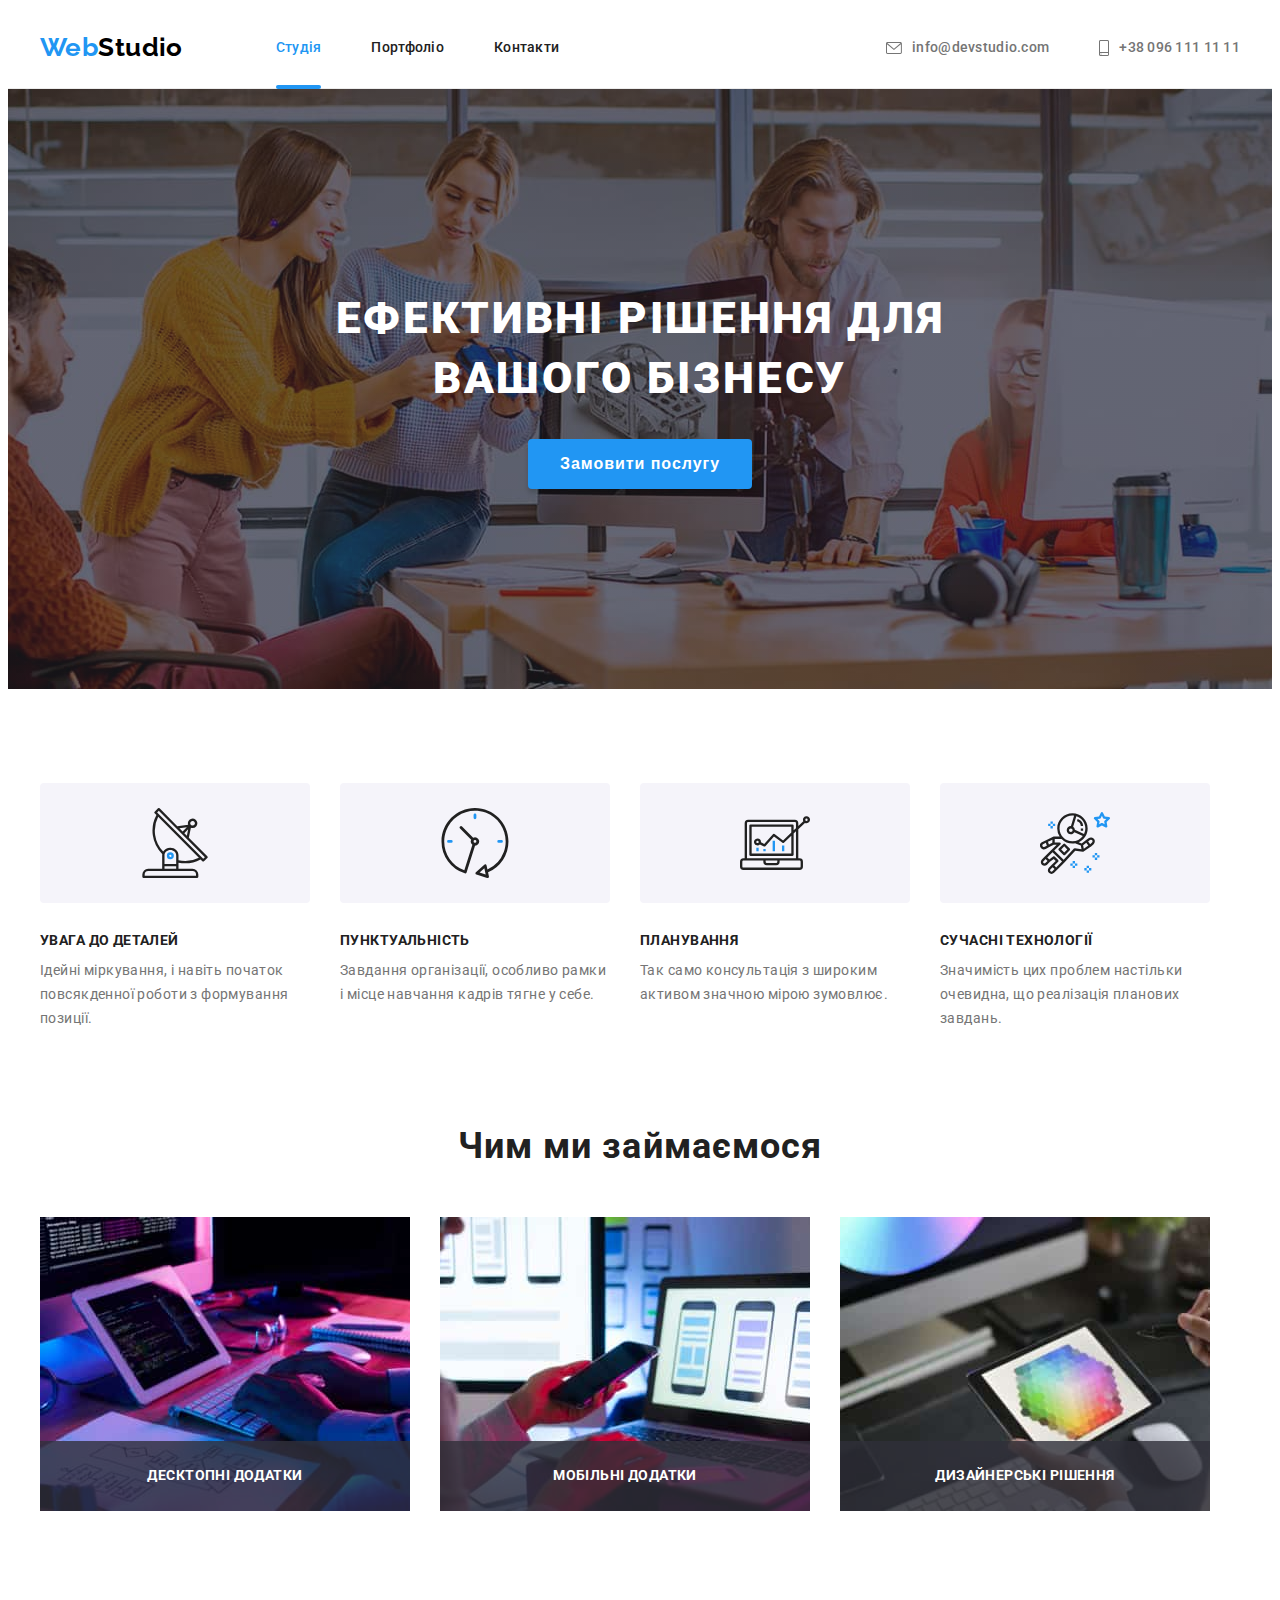
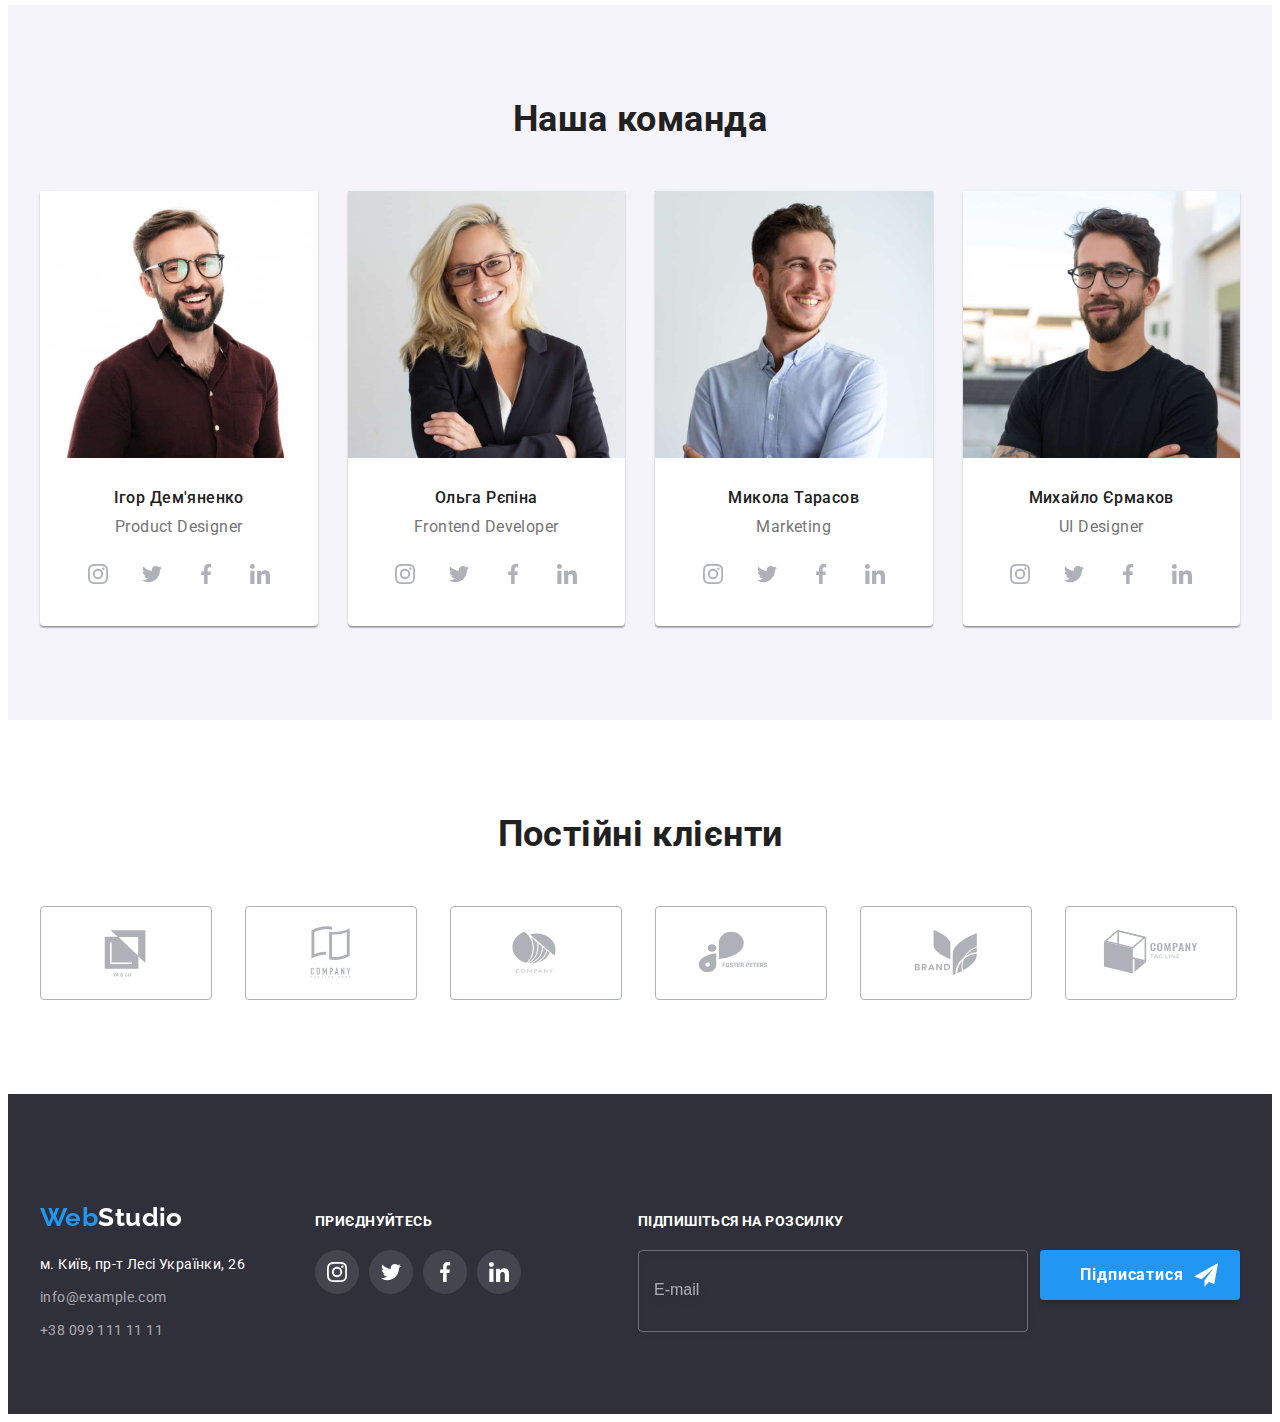
==== commit cdcf99b4: "hw-8-done" ====
--- a/index.html
+++ b/index.html
@@ -230,12 +230,15 @@
               <div class="gallery-list__thumb-image">
                 <picture>
                   <source
-                    srcset="./images/project.jpg 1x, ./images/project-2x.jpg 2x"
+                    srcset="
+                      ./images/mobile-apps.jpg    1x,
+                      ./images/mobile-apps-2x.jpg 2x
+                    "
                     media="(min-width:1200px)"
                   />
                   <img
-                    src="./images/project.jpg"
-                    alt="Проектування"
+                    src="./images/mobile-apps.jpg"
+                    alt="Мобільні додатки"
                     width="370"
                     height="294"
                   />
@@ -274,8 +277,7 @@
             <li class="team-list__item">
               <picture>
                 <source
-                  srcset="./images/img-3.jpg 1x
-                  ./images/img-3-2x.jpg 2x"
+                  srcset="./images/img-3.jpg 1x, ./images/img-3-2x.jpg 2x"
                   media="(min-width:1200px)"
                 />
 
@@ -293,8 +295,12 @@
                   "
                   media="(max-width:767px)"
                 />
-                <img src="./images/img-3.jpg" alt="Продакт дизайнер" width="270"
-                height="260" /
+                <img
+                  src="./images/img-3.jpg"
+                  alt="Продакт дизайнер"
+                  width="270"
+                  height="260"
+                />
               </picture>
               <div class="team-list__description">
                 <h3 class="team-list__title">Ігор Дем'яненко</h3>
--- a/css/main.min.css
+++ b/css/main.min.css
@@ -1 +1 @@
-.portfolio-gallery,.portfolio__list,.socials__list,.adress__list,.clients-section__list,.team-contacts,.team-list,.gallery-list,.features-list,.contacts,.site-nav,.mobile-soc-links,.mobile-contacts,.mobile-menu__list{list-style:none;margin:0;padding-left:0}.portfolio-link,.socials__link,.adress__link,.team-contacts__link,.contacts__link,.site-nav__link,.mobile-contacts__link,.mobile-contacts__link-tel,.mobile-menu__link,.logo{text-decoration:none;color:inherit}.portfolio-link,.portfolio-btn,.submit-button,.form__input,.socials__link,.adress__link,.clients-section__link,.team-contacts__link,.hero__btn,.contacts__link,.site-nav__link--no-current::after,.site-nav__link,.form-feedback,.form-input,.backdrop{transition-property:all;transition-duration:250ms;transition-timing-function:cubic-bezier(0.4, 0, 0.2, 1)}.submit-button__icon,.socials__icon,.clients-section__icon,.team-contacts__icon,.contacts__icon{fill:currentColor}.portfolio-btn,.submit-button,.hero__btn,.form-submit-btn{display:block;margin:0 auto;cursor:pointer;border:none;border-radius:4px}.clients-section__title,.team__title{color:#212121;font-weight:700;font-size:28px;line-height:1.18;text-align:center}body{font-family:"Roboto",sans-serif;background-color:#fff;color:#212121;font-size:14px;letter-spacing:.03em}p,h1,h2,h3,h4,h5,h6{margin:0}ul{margin:0;padding-left:0}img{display:block;width:100%;max-width:100%;height:auto}address{font-style:normal}.section{padding-top:60px;padding-bottom:60px}@media screen and (min-width: 1200px){.section{padding-top:94px;padding-bottom:94px}}.visually-hidden{position:absolute;white-space:nowrap;width:1px;height:1px;overflow:hidden;border:0;padding:0;clip:rect(0 0 0 0);-webkit-clip-path:inset(50%);clip-path:inset(50%);margin:-1px}.container{width:100%;padding-left:15px;padding-right:15px;margin-left:auto;margin-right:auto}@media screen and (min-width: 480px){.container{width:480px}}@media screen and (min-width: 768px){.container{width:768px}}@media screen and (min-width: 1200px){.container{width:1200px}}.backdrop{position:fixed;top:0;left:0;width:100%;height:100%;background-color:rgba(0,0,0,.2)}.backdrop.is-hidden{opacity:0;pointer-events:none}.modal{position:absolute;top:50%;left:50%;transform:translate(-50%, -50%);margin-left:auto;margin-right:auto;padding:40px;background:#fff;box-shadow:0px 1px 3px rgba(0,0,0,.12),0px 1px 1px rgba(0,0,0,.14),0px 2px 1px rgba(0,0,0,.2);border-radius:4px}@media screen and (max-width: 479px){.modal{max-width:450px}}@media screen and (min-width: 480px){.modal{width:450px}}@media screen and (min-width: 768px){.modal{width:450px;height:609px}}@media screen and (min-width: 1200px){.modal{width:528px;height:581px}}.modal-close-button{position:absolute;top:8px;right:8px;display:flex;align-items:center;justify-content:center;width:30px;height:30px;border:1px solid rgba(0,0,0,.1);border-radius:50%;background-color:#fff;cursor:pointer}.modal-close-icon{transition:fill 250ms cubic-bezier(0.4, 0, 0.2, 1)}.modal-close-icon:hover,.modal-close-icon:focus{fill:#2196f3}.modal-title{font-weight:700;font-size:20px;line-height:1.15;text-align:center;margin-bottom:12px;margin-bottom:31px}.form-field{position:relative;display:flex;flex-direction:column;text-align:start;margin-bottom:10px;transition:border-color 250ms cubic-bezier(0.4, 0, 0.2, 1)}.form-label{display:block;margin-bottom:4px;font-size:12px;line-height:1.17;letter-spacing:.01em;color:#757575}.input-wrap{position:relative}.form-input{width:100%;height:40px;padding-left:42px;font-style:inherit;border:1px solid rgba(33,33,33,.2);border-radius:4px;outline:none;cursor:pointer}.form-field:focus-within .form-input,.form-field:hover .form-input{border:1px solid #2196f3}.form-icon{position:absolute;left:12px;top:50%;transform:translateY(-50%);transition-property:fill;transition-duration:250ms;transition-timing-function:cubic-bezier(0.4, 0, 0.2, 1)}.form-field:focus-within .form-icon,.form-field:hover .form-icon{fill:#2196f3}.form-field-last{display:flex;flex-direction:column;text-align:start;margin-bottom:20px}.form-feedback{width:100%;height:120px;padding:12px 16px;border:1px solid rgba(33,33,33,.2);border-radius:4px;resize:none;cursor:pointer;outline:none}.form-field-last:focus-within .form-feedback,.form-field-last:hover .form-feedback{border:1px solid #2196f3}.form-feedback::-moz-placeholder{font-size:12px;line-height:1.17;letter-spacing:.01em;color:rgba(117,117,117,.5)}.form-feedback:-ms-input-placeholder{font-size:12px;line-height:1.17;letter-spacing:.01em;color:rgba(117,117,117,.5)}.form-feedback::placeholder{font-size:12px;line-height:1.17;letter-spacing:.01em;color:rgba(117,117,117,.5)}.custom-check-box{display:flex;align-items:center;justify-content:center;margin-top:20px;margin-bottom:30px}.form-check{position:relative;display:flex;align-items:center;display:flex;align-items:center;justify-content:center;font-size:12px;line-height:1.17;cursor:pointer}@media screen and (min-width: 1200px){.form-check{font-size:14px;line-height:1.71}}.form-mailing{display:flex;align-items:center}.form-mailing-features{color:#2196f3;outline-color:#2196f3}.form-square-icon{position:absolute;left:0;top:-5px;display:flex;align-items:center;justify-content:center;margin-right:8px;transform:translate(-25px, 4px);width:16px;height:15px;border:2px solid #212121;cursor:pointer}@media screen and (min-width: 1200px){.form-square-icon{top:0}}.check-input:checked~.form-square-icon{background-size:cover;background-repeat:no-repeat;background-color:#2196f3;background-origin:border-box;border:2px solid #2196f3}.form-check:focus-within .form-square-icon{border:2px solid #2196f3}.form-submit-btn{font-family:inherit;font-weight:700;font-size:16px;line-height:1.88;letter-spacing:.06em;color:#fff;background-color:#2196f3;box-shadow:0px 4px 4px rgba(0,0,0,.15);padding:10px 52px;transition-property:background-color,box-shadow;transition-duration:250ms;transition-timing-function:cubic-bezier(0.4, 0, 0.2, 1)}.form-submit-btn:hover,.form-submit-btn:focus{box-shadow:0px 4px 4px rgba(0,0,0,.15);background-color:#188ce8}.header{display:flex;border-bottom:1px solid #ececec}@media(max-width: 767.5px){.menu{display:none}}@media screen and (max-width: 767.5px){.header__container{position:relative}}@media screen and (min-width: 768px){.header__container{display:flex;justify-content:space-between}}@media screen and (max-width: 767.5px){.menu-open-button{display:flex;position:absolute;top:10px;right:10px;border:none;background-color:#fff;cursor:pointer}}@media screen and (min-width: 768px){.menu-open-button{display:none}}@media screen and (min-width: 1200px){.menu-open-button{display:none}}.logo{position:relative;display:block;font-family:"Raleway",sans-serif;font-weight:700;font-size:26px;line-height:1.2}.logo__first-word{color:#2196f3}.logo__second-word{color:#000}.logo__second-word--change-color{color:#fff}.header__logo{margin-right:auto;padding:16px 0}@media screen and (min-width: 768px){.header__logo{margin-right:88px;padding-top:26px;padding-bottom:26px}}@media screen and (min-width: 1200px){.header__logo{margin-right:93px;padding-top:24px;padding-bottom:25px}}.footer-logo{display:flex;justify-content:center;margin-bottom:20px}@media screen and (min-width: 1200px){.footer-logo{justify-content:start}}.menu-container{position:fixed;display:flex;flex-direction:column;justify-content:space-between;background-color:#fff;z-index:1;top:0;left:0;width:100vw;height:100vh;padding:48px 40px}.menu-container>.container{width:100%}.menu-container.is-hidden{opacity:0;pointer-events:none}.menu-toggle{position:absolute;top:10px;right:15px;min-height:40px;min-width:40px;display:flex;align-items:center;justify-content:center;margin:0;padding:0;background-color:rgba(0,0,0,0);cursor:pointer;border:none;border-radius:50%;outline:none;color:#212121}.menu-toggle:hover,.menu-toggle:focus{fill:#2196f3}.mobile-menu__item:not(:last-child){margin-bottom:32px}.mobile-menu__link{display:block;font-weight:500;font-size:40px;line-height:1.18;letter-spacing:.02em;color:#212121}.mobile-menu__link:hover,.mobile-menu__link:focus{color:#2196f3}.mobile-menu__link--current{color:#2196f3}.mobile-contacts__link-tel{display:block;margin-bottom:32px;font-weight:500;font-size:26px;line-height:1.18;letter-spacing:.02em;color:#2196f3}@media screen and (min-width: 480px){.mobile-contacts__link-tel{font-size:34px}}.mobile-contacts__link{font-weight:500;font-size:24px;line-height:1.17;letter-spacing:.02em;color:#757575}.mobile-soc-links{display:flex;flex-wrap:wrap;font-weight:500;font-size:18px;line-height:1.22;letter-spacing:.02em;color:#2196f3}.mobile-soc-links_item:not(:last-child){margin-right:10px;padding-right:10px;border-right:1px solid rgba(33,33,33,.2)}.mobile-soc-links_link{display:block}.mobile-soc-links_link:hover,.mobile-soc-links_link:focus{color:#2196f3}.site-nav{display:flex;align-items:center;justify-content:center}@media screen and (max-width: 767px){.site-nav{display:none}}@media screen and (min-width: 768px){.header__nav{display:flex;align-items:center}}.site-nav__link{display:block;padding-top:32px;padding-bottom:32px;font-weight:500;line-height:1.14;letter-spacing:.02em;color:#212121}.site-nav__link:hover,.site-nav__link:focus{color:#2196f3}.site-nav__link--current{color:#2196f3}.site-nav__link--current::after{position:absolute;bottom:-1px;left:0;content:"";display:block;width:100%;height:4px;background:#2196f3;border-radius:2px}.site-nav__link--no-current::after{position:absolute;display:block;bottom:-1px;left:0;content:"";width:100%;height:4px;transform:scaleX(0);background-color:#2196f3;border-radius:2px}.site-nav__link:hover.site-nav__link--no-current::after,.site-nav__link:focus.site-nav__link--no-current::after{transform:scaleX(1)}.site-nav__item{position:relative}.site-nav__item:not(:first-child){margin-left:50px}.contacts{display:none}@media screen and (min-width: 768px)and (max-width: 1199px){.contacts{display:flex;flex-direction:column;justify-content:center;align-items:flex-start}}@media screen and (min-width: 1200px){.contacts{display:flex;align-items:center;justify-content:center}}.header-contacts{margin-left:96px}.contacts__link{display:flex;align-items:center;justify-content:start;font-size:12px;font-weight:500;line-height:1.17;letter-spacing:.02em;color:#757575}@media screen and (min-width: 768px){.contacts__link{padding-top:5px;padding-bottom:5px}}@media screen and (min-width: 1200px){.contacts__link{display:flex;align-items:center;justify-content:center;padding-top:30px;padding-bottom:30px;font-size:14px;line-height:1.14}}.contacts__link:hover,.contacts__link:focus{color:#2196f3}@media screen and (min-width: 1200px){.contacts__item:not(:first-child){margin-left:50px}}.contacts__icon{margin-right:10px}.hero{display:flex;justify-content:center;align-items:center;height:400px;max-width:767px;margin-left:auto;margin-right:auto;background-image:linear-gradient(to right, rgba(47, 48, 58, 0.4), rgba(47, 48, 58, 0.4)),url(../images/hero-background-mobile.jpg);background-color:#c4c4c4;background-size:cover;background-repeat:no-repeat;background-position:center}@media(min-device-pixel-ratio: 2),(-webkit-min-device-pixel-ratio: 2),(min-resolution: 192dpi),(min-resolution: 2dppx){.hero{background-image:linear-gradient(to right, rgba(47, 48, 58, 0.4), rgba(47, 48, 58, 0.4)),url(../images/hero-background-mobile-2x.jpg)}}@media screen and (min-width: 768px){.hero{min-width:768px;background-image:linear-gradient(to right, rgba(47, 48, 58, 0.4), rgba(47, 48, 58, 0.4)),url(../images/hero-background-tablet.jpg)}}@media(min-device-pixel-ratio: 2),(-webkit-min-device-pixel-ratio: 2),(min-resolution: 192dpi),(min-resolution: 2dppx){.hero{background-image:linear-gradient(to right, rgba(47, 48, 58, 0.4), rgba(47, 48, 58, 0.4)),url(../images/hero-background-tablet-2x.jpg);background-color:#c4c4c4;background-size:cover;background-repeat:no-repeat;background-position:center}}@media screen and (min-width: 1200px){.hero{max-width:1600px;height:600px;background-image:linear-gradient(to right, rgba(47, 48, 58, 0.4), rgba(47, 48, 58, 0.4)),url(../images/hero-background.jpg)}}@media(min-device-pixel-ratio: 2),(-webkit-min-device-pixel-ratio: 2),(min-resolution: 192dpi),(min-resolution: 2dppx){.hero{background-image:linear-gradient(to right, rgba(47, 48, 58, 0.4), rgba(47, 48, 58, 0.4)),url(../images/hero-background-2x.jpg);background-color:#c4c4c4;background-size:cover;background-repeat:no-repeat;background-position:center}}.hero__title{max-width:360px;padding-top:118px 60px 198px;margin-right:auto;margin-left:auto;margin-bottom:30px;font-weight:900;font-size:22px;line-height:1.62;letter-spacing:.06em;text-transform:uppercase;color:#fff;text-align:center}@media screen and (min-width: 480px){.hero__title{font-size:26px}}@media screen and (min-width: 1200px){.hero__title{max-width:696px;font-size:44px;line-height:1.36}}.hero__btn{padding:10px 24px;font-weight:700;font-size:16px;line-height:1.88;letter-spacing:.06em;color:#fff;background-color:#2196f3;box-shadow:0px 4px 4px rgba(0,0,0,.15)}@media screen and (min-width: 1200px){.hero__btn{padding:10px 32px}}.hero__btn:hover,.hero__btn:focus{box-shadow:0px 4px 4px rgba(0,0,0,.15);background-color:#188ce8}.features-list{display:flex;flex-wrap:wrap;gap:30px}.features-list__thumb{height:120px;display:flex;align-items:center;justify-content:center;margin-bottom:30px;border-radius:4px;background-color:#f5f4fa;width:100%}.features-list__subtitle{text-align:center;margin-bottom:10px;font-weight:700;line-height:1.14;text-transform:uppercase;font-size:14px}@media screen and (min-width: 768px){.features-list__subtitle{text-align:left}}@media screen and (min-width: 1200px){.features-list__subtitle{text-align:left}}.features-list__text{width:100%;line-height:1.71;color:#757575}@media screen and (min-width: 480px){.features-list__text{width:460px}}@media screen and (min-width: 768px){.features-list__text{width:354px}}@media screen and (min-width: 1200px){.features-list__text{width:270px}}.gallery{display:none}@media screen and (min-width: 1200px){.gallery{display:flex;padding-top:0}}.gallery__title{margin-bottom:50px;font-weight:700;font-size:36px;line-height:1.17;text-align:center;letter-spacing:.03em;color:#212121}.gallery-list{display:flex;gap:30px}.gallery-list__thumb-image{position:relative}.gallery-list__over-text{position:absolute;bottom:0;display:flex;justify-content:center;align-items:center;width:370px;height:70px;background:rgba(47,48,58,.8);font-weight:700;line-height:1.14;text-transform:uppercase;color:#fff}.team{background-color:#f5f4fa}.team__title{margin-bottom:30px}@media screen and (min-width: 1200px){.team__title{margin-bottom:50px;font-size:36px;line-height:1.16}}.team-list{display:flex;flex-wrap:wrap;gap:30px}.team-list__item{width:100%;background:#fff;box-shadow:0px 1px 3px rgba(0,0,0,.12),0px 1px 1px rgba(0,0,0,.14),0px 2px 1px rgba(0,0,0,.2);border-radius:0px 0px 4px 4px}@media screen and (min-width: 768px){.team-list__item{width:calc((100% - 30px)/2)}}@media screen and (min-width: 1200px){.team-list__item{width:calc((100% - 90px)/4)}}.team-list__item__item:not(:last-child){margin-bottom:30px}.team-list__description{padding:30px 0 24px}@media screen and (min-width: 1200px){.team-list__description{padding-bottom:30px}}.team-list__title{margin-bottom:10px;font-weight:500;font-size:16px;line-height:1.19;text-align:center;color:#212121}.team-list__text{margin-bottom:16px;font-size:16px;line-height:1.19;text-align:center;color:#757575}.team-contacts{display:flex;align-items:center;justify-content:center;gap:10px}.team-contacts__link{display:flex;align-items:center;justify-content:center;width:44px;height:44px;border-radius:50%;color:#afb1b8}.team-contacts__link:hover,.team-contacts__link:focus{background-color:#2196f3;color:#fff}.clients-section__title{margin-bottom:30px}@media screen and (min-width: 1200px){.clients-section__title{margin-bottom:50px;font-size:36px;line-height:1.16}}.clients-section__list{display:flex;align-items:center;justify-content:center;flex-wrap:wrap;gap:30px}.clients-section__item{width:calc((100% - 30px)/2)}@media screen and (min-width: 768px){.clients-section__item{width:calc((100% - 60px)/3)}}@media screen and (min-width: 1200px){.clients-section__item{width:calc((100% - 150px)/6)}}.clients-section__link{display:flex;align-items:center;justify-content:center;width:130px;height:92px;border:1px solid #afb1b8;color:#afb1b8;border-radius:4px}@media screen and (min-width: 480px){.clients-section__link{width:210px}}@media screen and (min-width: 768px){.clients-section__link{width:226px}}@media screen and (min-width: 1200px){.clients-section__link{width:170px}}.clients-section__link:hover,.clients-section__link:focus{border-color:#2196f3;color:#2196f3}.footer{padding-top:60px;padding-bottom:60px;background-color:#2f303a;display:flex}@media screen and (min-width: 1200px){.footer__container{display:flex;align-items:baseline}}@media screen and (min-width: 768px){.footer__contacts-set{display:flex;justify-content:space-around;align-items:baseline}}.footer__thumb{text-align:center}@media screen and (min-width: 1200px){.footer__thumb{margin-right:70px;text-align:start}}.adress__link{line-height:1.71;color:rgba(255,255,255,.6)}.adress__link:hover,.adress__link:focus{color:#2196f3}.adress__link--change-color{color:#fff}.adress__item:not(:last-child){margin-bottom:8px}@media screen and (min-width: 1200px){.adress__item:not(:last-child){margin-bottom:9px}}.socials{text-align:center}@media screen and (min-width: 1200px){.socials{text-align:start}}.socials__title{margin-bottom:20px;font-weight:700;font-size:14px;line-height:1.14;text-transform:uppercase;color:#fff}.socials__list{display:flex;align-items:center;justify-content:center;gap:10px;margin-bottom:60px}.socials__link{display:flex;align-items:center;justify-content:center;width:44px;height:44px;border-radius:50%;color:#fff;background-color:rgba(255,255,255,.1)}.socials__link:hover,.socials__link:focus{color:#fff;background-color:#2196f3}.sign-up{text-align:center}@media screen and (min-width: 1200px){.sign-up{margin-left:auto;text-align:start}}.sign-up .sign-up__title{font-weight:700;line-height:1.14;text-transform:uppercase;color:#fff;margin-bottom:20px}@media screen and (min-width: 1200px){.form{display:flex}}.form__input{padding:15px;width:100%;height:50px;margin-bottom:20px;background-color:rgba(0,0,0,0);border:1px solid rgba(255,255,255,.3);filter:drop-shadow(0px 4px 4px rgba(0, 0, 0, 0.15));color:rgba(255,255,255,.6);border-radius:4px;cursor:pointer}@media screen and (min-width: 768px){.form__input{width:450px}}@media screen and (min-width: 1200px){.form__input{width:358px}}.form__input:hover,.form__input:focus{border-color:#2196f3}.form__input::-moz-placeholder{font-size:14px;line-height:1.25;color:rgba(255,255,255,.6)}.form__input:-ms-input-placeholder{font-size:14px;line-height:1.25;color:rgba(255,255,255,.6)}.form__input::placeholder{font-size:14px;line-height:1.25;color:rgba(255,255,255,.6)}@media screen and (min-width: 1200px){.form__input::-moz-placeholder{font-size:16px}.form__input:-ms-input-placeholder{font-size:16px}.form__input::placeholder{font-size:16px}}.submit-button{display:flex;align-items:center;justify-content:center;width:200px;height:50px;padding:10px 10px 10px 28px;font-family:inherit;color:#fff;font-weight:700;font-size:16px;line-height:1.88;letter-spacing:.06em;background-color:#2196f3;box-shadow:0px 4px 4px rgba(0,0,0,.15);transform:scale(1)}@media screen and (min-width: 1200px){.submit-button{margin-left:12px}}.submit-button:hover,.submit-button:focus{transform:scale(1.02)}.submit-button__icon{margin-left:10px}.portfolio__list{display:flex;justify-content:start;flex-wrap:wrap;gap:8px;row-gap:15px;margin-bottom:40px}@media screen and (min-width: 768px){.portfolio__list{display:flex;align-items:center;justify-content:center;margin-bottom:30px}}@media screen and (min-width: 1200px){.portfolio__list{display:flex;align-items:center;justify-content:center;margin-bottom:50px}}.portfolio-btn{font-family:inherit;color:#212121;font-weight:500;font-size:16px;line-height:1.63;background-color:#f5f4fa;letter-spacing:.03em;padding:6px 22px}.portfolio-btn:hover,.portfolio-btn:focus{color:#fff;background-color:#2196f3;box-shadow:0px 3px 1px rgba(0,0,0,.1),0px 1px 2px rgba(0,0,0,.08),0px 2px 2px rgba(0,0,0,.12)}.portfolio-btn.current{background-color:#2196f3;color:#fff}@media screen and (min-width: 768px){.portfolio-gallery{display:flex;flex-wrap:wrap;gap:30px}}.portfolio-item{background:#fff;width:100%}@media screen and (min-width: 768px){.portfolio-item{width:354px}}@media screen and (min-width: 1200px){.portfolio-item:not(:last-child){margin-bottom:30px}}.portfolio-link{display:block}.portfolio-link:hover,.portfolio-link:focus{box-shadow:0px 1px 1px rgba(0,0,0,.12),0px 4px 4px rgba(0,0,0,.06),1px 4px 6px rgba(0,0,0,.16)}@media screen and (min-width: 768px)and (max-width: 1199px){.portfolio-link{display:flex;flex-direction:column;height:100%}}.portpolio-image-thumb{position:relative;overflow:hidden}.portfolio-text-hidden{position:absolute;bottom:0;left:0;width:100%;height:100%;display:flex;align-items:center;justify-content:center;padding-left:24px;padding-right:24px;font-size:18px;line-height:1.56;color:#fff;background-color:rgba(33,150,243,.9);transform:translateY(101%);transition:transform 250ms cubic-bezier(0.4, 0, 0.2, 1)}.portfolio-link:hover .portfolio-text-hidden,.portfolio-link:focus .portfolio-text-hidden{transform:translateY(0)}.portfolio-description{padding:20px 24px;border-right:1px solid #eee;border-bottom:1px solid #eee;border-left:1px solid #eee}@media screen and (min-width: 768px)and (max-width: 1199px){.portfolio-description{flex-grow:1}}.portfolio-title{font-weight:700;font-size:18px;line-height:2;letter-spacing:.06em;margin-bottom:4px}.portfolio-text{font-size:16px;line-height:1.88;color:#757575}/*# sourceMappingURL=main.min.css.map */+.portfolio-gallery,.portfolio__list,.socials__list,.adress__list,.clients-section__list,.team-contacts,.team-list,.gallery-list,.features-list,.contacts,.site-nav,.mobile-soc-links,.mobile-contacts,.mobile-menu__list{list-style:none;margin:0;padding-left:0}.portfolio-link,.socials__link,.adress__link,.team-contacts__link,.contacts__link,.site-nav__link,.mobile-contacts__link,.mobile-contacts__link-tel,.mobile-menu__link,.logo{text-decoration:none;color:inherit}.portfolio-link,.portfolio-btn,.submit-button,.form__input,.socials__link,.adress__link,.clients-section__link,.team-contacts__link,.hero__btn,.contacts__link,.site-nav__link--no-current::after,.site-nav__link,.form-feedback,.form-input,.backdrop{transition-property:all;transition-duration:250ms;transition-timing-function:cubic-bezier(0.4, 0, 0.2, 1)}.submit-button__icon,.socials__icon,.clients-section__icon,.team-contacts__icon,.contacts__icon{fill:currentColor}.portfolio-btn,.submit-button,.hero__btn,.form-submit-btn{display:block;margin:0 auto;cursor:pointer;border:none;border-radius:4px}.clients-section__title,.team__title{color:#212121;font-weight:700;font-size:28px;line-height:1.18;text-align:center}body{font-family:"Roboto",sans-serif;background-color:#fff;color:#212121;font-size:14px;letter-spacing:.03em}p,h1,h2,h3,h4,h5,h6{margin:0}ul{margin:0;padding-left:0}img{display:block;width:100%;max-width:100%;height:auto}address{font-style:normal}.section{padding-top:60px;padding-bottom:60px}@media screen and (min-width: 1200px){.section{padding-top:94px;padding-bottom:94px}}.visually-hidden{position:absolute;white-space:nowrap;width:1px;height:1px;overflow:hidden;border:0;padding:0;clip:rect(0 0 0 0);-webkit-clip-path:inset(50%);clip-path:inset(50%);margin:-1px}.container{width:100%;padding-left:15px;padding-right:15px;margin-left:auto;margin-right:auto}@media screen and (min-width: 480px){.container{width:480px}}@media screen and (min-width: 768px){.container{width:768px}}@media screen and (min-width: 1200px){.container{width:1200px}}.backdrop{position:fixed;top:0;left:0;width:100%;height:100%;background-color:rgba(0,0,0,.2)}.backdrop.is-hidden{opacity:0;pointer-events:none}.modal{position:absolute;top:50%;left:50%;transform:translate(-50%, -50%);margin-left:auto;margin-right:auto;padding:40px;background:#fff;box-shadow:0px 1px 3px rgba(0,0,0,.12),0px 1px 1px rgba(0,0,0,.14),0px 2px 1px rgba(0,0,0,.2);border-radius:4px}@media screen and (max-width: 479px){.modal{max-width:450px}}@media screen and (min-width: 480px){.modal{width:450px}}@media screen and (min-width: 768px){.modal{width:450px;height:609px}}@media screen and (min-width: 1200px){.modal{width:528px;height:581px}}.modal-close-button{position:absolute;top:8px;right:8px;display:flex;align-items:center;justify-content:center;width:30px;height:30px;border:1px solid rgba(0,0,0,.1);border-radius:50%;background-color:#fff;cursor:pointer}.modal-close-icon{transition:fill 250ms cubic-bezier(0.4, 0, 0.2, 1)}.modal-close-icon:hover,.modal-close-icon:focus{fill:#2196f3}.modal-title{font-weight:700;font-size:20px;line-height:1.15;text-align:center;margin-bottom:12px;margin-bottom:31px}.form-field{position:relative;display:flex;flex-direction:column;text-align:start;margin-bottom:10px;transition:border-color 250ms cubic-bezier(0.4, 0, 0.2, 1)}.form-label{display:block;margin-bottom:4px;font-size:12px;line-height:1.17;letter-spacing:.01em;color:#757575}.input-wrap{position:relative}.form-input{width:100%;height:40px;padding-left:42px;font-style:inherit;border:1px solid rgba(33,33,33,.2);border-radius:4px;outline:none;cursor:pointer}.form-field:focus-within .form-input,.form-field:hover .form-input{border:1px solid #2196f3}.form-icon{position:absolute;left:12px;top:50%;transform:translateY(-50%);transition-property:fill;transition-duration:250ms;transition-timing-function:cubic-bezier(0.4, 0, 0.2, 1)}.form-field:focus-within .form-icon,.form-field:hover .form-icon{fill:#2196f3}.form-field-last{display:flex;flex-direction:column;text-align:start;margin-bottom:20px}.form-feedback{width:100%;height:120px;padding:12px 16px;border:1px solid rgba(33,33,33,.2);border-radius:4px;resize:none;cursor:pointer;outline:none}.form-field-last:focus-within .form-feedback,.form-field-last:hover .form-feedback{border:1px solid #2196f3}.form-feedback::-moz-placeholder{font-size:12px;line-height:1.17;letter-spacing:.01em;color:rgba(117,117,117,.5)}.form-feedback:-ms-input-placeholder{font-size:12px;line-height:1.17;letter-spacing:.01em;color:rgba(117,117,117,.5)}.form-feedback::placeholder{font-size:12px;line-height:1.17;letter-spacing:.01em;color:rgba(117,117,117,.5)}.custom-check-box{display:flex;align-items:center;justify-content:center;margin-top:20px;margin-bottom:30px}.form-check{position:relative;display:flex;align-items:center;display:flex;align-items:center;justify-content:center;font-size:12px;line-height:1.17;cursor:pointer}@media screen and (min-width: 1200px){.form-check{font-size:14px;line-height:1.71}}.form-mailing{display:flex;align-items:center}.form-mailing-features{color:#2196f3;outline-color:#2196f3}.form-square-icon{position:absolute;left:0;top:-5px;display:flex;align-items:center;justify-content:center;margin-right:8px;transform:translate(-25px, 4px);width:16px;height:15px;border:2px solid #212121;cursor:pointer}@media screen and (min-width: 1200px){.form-square-icon{top:0}}.check-input:checked~.form-square-icon{background-size:cover;background-repeat:no-repeat;background-color:#2196f3;background-origin:border-box;border:2px solid #2196f3}.form-check:focus-within .form-square-icon{border:2px solid #2196f3}.form-submit-btn{font-family:inherit;font-weight:700;font-size:16px;line-height:1.88;letter-spacing:.06em;color:#fff;background-color:#2196f3;box-shadow:0px 4px 4px rgba(0,0,0,.15);padding:10px 52px;transition-property:background-color,box-shadow;transition-duration:250ms;transition-timing-function:cubic-bezier(0.4, 0, 0.2, 1)}.form-submit-btn:hover,.form-submit-btn:focus{box-shadow:0px 4px 4px rgba(0,0,0,.15);background-color:#188ce8}.header{display:flex;border-bottom:1px solid #ececec}@media(max-width: 767.5px){.menu{display:none}}@media screen and (max-width: 767.5px){.header__container{position:relative}}@media screen and (min-width: 768px){.header__container{display:flex;justify-content:space-between}}@media screen and (max-width: 767.5px){.menu-open-button{display:flex;position:absolute;top:10px;right:10px;border:none;background-color:#fff;cursor:pointer}}@media screen and (min-width: 768px){.menu-open-button{display:none}}@media screen and (min-width: 1200px){.menu-open-button{display:none}}.logo{position:relative;display:block;font-family:"Raleway",sans-serif;font-weight:700;font-size:26px;line-height:1.2}.logo__first-word{color:#2196f3}.logo__second-word{color:#000}.logo__second-word--change-color{color:#fff}.header__logo{margin-right:auto;padding:16px 0}@media screen and (min-width: 768px){.header__logo{margin-right:88px;padding-top:26px;padding-bottom:26px}}@media screen and (min-width: 1200px){.header__logo{margin-right:93px;padding-top:24px;padding-bottom:25px}}.footer-logo{display:flex;justify-content:center;margin-bottom:20px}@media screen and (min-width: 1200px){.footer-logo{justify-content:start}}.menu-container{position:fixed;display:flex;flex-direction:column;justify-content:space-between;background-color:#fff;z-index:1;top:0;left:0;width:100vw;height:100vh;padding:48px 40px}.menu-container>.container{width:100%}.menu-container.is-hidden{opacity:0;pointer-events:none}.menu-toggle{position:absolute;top:10px;right:15px;min-height:40px;min-width:40px;display:flex;align-items:center;justify-content:center;margin:0;padding:0;background-color:rgba(0,0,0,0);cursor:pointer;border:none;border-radius:50%;outline:none;color:#212121}.menu-toggle:hover,.menu-toggle:focus{fill:#2196f3}.mobile-menu__item:not(:last-child){margin-bottom:32px}.mobile-menu__link{display:block;font-weight:500;font-size:40px;line-height:1.18;letter-spacing:.02em;color:#212121}.mobile-menu__link:hover,.mobile-menu__link:focus{color:#2196f3}.mobile-menu__link--current{color:#2196f3}.mobile-contacts__link-tel{display:block;margin-bottom:32px;font-weight:500;font-size:26px;line-height:1.18;letter-spacing:.02em;color:#2196f3}@media screen and (min-width: 480px){.mobile-contacts__link-tel{font-size:34px}}.mobile-contacts__link{font-weight:500;font-size:24px;line-height:1.17;letter-spacing:.02em;color:#757575}.mobile-soc-links{display:flex;flex-wrap:wrap;font-weight:500;font-size:18px;line-height:1.22;letter-spacing:.02em;color:#2196f3}.mobile-soc-links_item:not(:last-child){margin-right:10px;padding-right:10px;border-right:1px solid rgba(33,33,33,.2)}.mobile-soc-links_link{display:block}.mobile-soc-links_link:hover,.mobile-soc-links_link:focus{color:#2196f3}.site-nav{display:flex;align-items:center;justify-content:center}@media screen and (max-width: 767px){.site-nav{display:none}}@media screen and (min-width: 768px){.header__nav{display:flex;align-items:center}}.site-nav__link{display:block;padding-top:32px;padding-bottom:32px;font-weight:500;line-height:1.14;letter-spacing:.02em;color:#212121}.site-nav__link:hover,.site-nav__link:focus{color:#2196f3}.site-nav__link--current{color:#2196f3}.site-nav__link--current::after{position:absolute;bottom:-1px;left:0;content:"";display:block;width:100%;height:4px;background:#2196f3;border-radius:2px}.site-nav__link--no-current::after{position:absolute;display:block;bottom:-1px;left:0;content:"";width:100%;height:4px;transform:scaleX(0);background-color:#2196f3;border-radius:2px}.site-nav__link:hover.site-nav__link--no-current::after,.site-nav__link:focus.site-nav__link--no-current::after{transform:scaleX(1)}.site-nav__item{position:relative}.site-nav__item:not(:first-child){margin-left:50px}.contacts{display:none}@media screen and (min-width: 768px)and (max-width: 1199px){.contacts{display:flex;flex-direction:column;justify-content:center;align-items:flex-start}}@media screen and (min-width: 1200px){.contacts{display:flex;align-items:center;justify-content:center}}.header-contacts{margin-left:96px}.contacts__link{display:flex;align-items:center;justify-content:flex-start;font-size:12px;font-weight:500;line-height:1.17;letter-spacing:.02em;color:#757575}@media screen and (min-width: 768px){.contacts__link{padding-top:5px;padding-bottom:5px}}@media screen and (min-width: 1200px){.contacts__link{display:flex;align-items:center;justify-content:center;padding-top:30px;padding-bottom:30px;font-size:14px;line-height:1.14}}.contacts__link:hover,.contacts__link:focus{color:#2196f3}@media screen and (min-width: 1200px){.contacts__item:not(:first-child){margin-left:50px}}.contacts__icon{margin-right:10px}.hero{display:flex;justify-content:center;align-items:center;height:400px;max-width:767px;margin-left:auto;margin-right:auto;background-image:linear-gradient(to right, rgba(47, 48, 58, 0.4), rgba(47, 48, 58, 0.4)),url(../images/hero-background-mobile.jpg);background-color:#c4c4c4;background-size:cover;background-repeat:no-repeat;background-position:center}@media(min-device-pixel-ratio: 2),(-webkit-min-device-pixel-ratio: 2),(min-resolution: 192dpi),(min-resolution: 2dppx){.hero{background-image:linear-gradient(to right, rgba(47, 48, 58, 0.4), rgba(47, 48, 58, 0.4)),url(../images/hero-background-mobile-2x.jpg)}}@media screen and (min-width: 768px){.hero{min-width:768px;background-image:linear-gradient(to right, rgba(47, 48, 58, 0.4), rgba(47, 48, 58, 0.4)),url(../images/hero-background-tablet.jpg)}}@media(min-device-pixel-ratio: 2),(-webkit-min-device-pixel-ratio: 2),(min-resolution: 192dpi),(min-resolution: 2dppx){.hero{background-image:linear-gradient(to right, rgba(47, 48, 58, 0.4), rgba(47, 48, 58, 0.4)),url(../images/hero-background-tablet-2x.jpg);background-color:#c4c4c4;background-size:cover;background-repeat:no-repeat;background-position:center}}@media screen and (min-width: 1200px){.hero{max-width:1600px;height:600px;background-image:linear-gradient(to right, rgba(47, 48, 58, 0.4), rgba(47, 48, 58, 0.4)),url(../images/hero-background.jpg)}}@media(min-device-pixel-ratio: 2),(-webkit-min-device-pixel-ratio: 2),(min-resolution: 192dpi),(min-resolution: 2dppx){.hero{background-image:linear-gradient(to right, rgba(47, 48, 58, 0.4), rgba(47, 48, 58, 0.4)),url(../images/hero-background-2x.jpg);background-color:#c4c4c4;background-size:cover;background-repeat:no-repeat;background-position:center}}.hero__title{max-width:360px;padding-top:118px 60px 198px;margin-right:auto;margin-left:auto;margin-bottom:30px;font-weight:900;font-size:22px;line-height:1.62;letter-spacing:.06em;text-transform:uppercase;color:#fff;text-align:center}@media screen and (min-width: 480px){.hero__title{font-size:26px}}@media screen and (min-width: 1200px){.hero__title{max-width:696px;font-size:44px;line-height:1.36}}.hero__btn{padding:10px 24px;font-weight:700;font-size:16px;line-height:1.88;letter-spacing:.06em;color:#fff;background-color:#2196f3;box-shadow:0px 4px 4px rgba(0,0,0,.15)}@media screen and (min-width: 1200px){.hero__btn{padding:10px 32px}}.hero__btn:hover,.hero__btn:focus{box-shadow:0px 4px 4px rgba(0,0,0,.15);background-color:#188ce8}.features-list{display:flex;flex-wrap:wrap;gap:30px}.features-list__thumb{height:120px;display:flex;align-items:center;justify-content:center;margin-bottom:30px;border-radius:4px;background-color:#f5f4fa;width:100%}.features-list__subtitle{text-align:center;margin-bottom:10px;font-weight:700;line-height:1.14;text-transform:uppercase;font-size:14px}@media screen and (min-width: 768px){.features-list__subtitle{text-align:left}}@media screen and (min-width: 1200px){.features-list__subtitle{text-align:left}}.features-list__text{width:100%;line-height:1.71;color:#757575}@media screen and (min-width: 480px){.features-list__text{width:460px}}@media screen and (min-width: 768px){.features-list__text{width:354px}}@media screen and (min-width: 1200px){.features-list__text{width:270px}}.gallery{display:none}@media screen and (min-width: 1200px){.gallery{display:flex;padding-top:0}}.gallery__title{margin-bottom:50px;font-weight:700;font-size:36px;line-height:1.17;text-align:center;letter-spacing:.03em;color:#212121}.gallery-list{display:flex;gap:30px}.gallery-list__thumb-image{position:relative}.gallery-list__over-text{position:absolute;bottom:0;display:flex;justify-content:center;align-items:center;width:370px;height:70px;background:rgba(47,48,58,.8);font-weight:700;line-height:1.14;text-transform:uppercase;color:#fff}.team{background-color:#f5f4fa}.team__title{margin-bottom:30px}@media screen and (min-width: 1200px){.team__title{margin-bottom:50px;font-size:36px;line-height:1.16}}.team-list{display:flex;flex-wrap:wrap;gap:30px}.team-list__item{width:100%;background:#fff;box-shadow:0px 1px 3px rgba(0,0,0,.12),0px 1px 1px rgba(0,0,0,.14),0px 2px 1px rgba(0,0,0,.2);border-radius:0px 0px 4px 4px}@media screen and (min-width: 768px){.team-list__item{width:calc((100% - 30px)/2)}}@media screen and (min-width: 1200px){.team-list__item{width:calc((100% - 90px)/4)}}.team-list__item__item:not(:last-child){margin-bottom:30px}.team-list__description{padding:30px 0 24px}@media screen and (min-width: 1200px){.team-list__description{padding-bottom:30px}}.team-list__title{margin-bottom:10px;font-weight:500;font-size:16px;line-height:1.19;text-align:center;color:#212121}.team-list__text{margin-bottom:16px;font-size:16px;line-height:1.19;text-align:center;color:#757575}.team-contacts{display:flex;align-items:center;justify-content:center;gap:10px}.team-contacts__link{display:flex;align-items:center;justify-content:center;width:44px;height:44px;border-radius:50%;color:#afb1b8}.team-contacts__link:hover,.team-contacts__link:focus{background-color:#2196f3;color:#fff}.clients-section__title{margin-bottom:30px}@media screen and (min-width: 1200px){.clients-section__title{margin-bottom:50px;font-size:36px;line-height:1.16}}.clients-section__list{display:flex;align-items:center;justify-content:center;flex-wrap:wrap;gap:30px}.clients-section__item{width:calc((100% - 30px)/2)}@media screen and (min-width: 768px){.clients-section__item{width:calc((100% - 60px)/3)}}@media screen and (min-width: 1200px){.clients-section__item{width:calc((100% - 150px)/6)}}.clients-section__link{display:flex;align-items:center;justify-content:center;width:130px;height:92px;border:1px solid #afb1b8;color:#afb1b8;border-radius:4px}@media screen and (min-width: 480px){.clients-section__link{width:210px}}@media screen and (min-width: 768px){.clients-section__link{width:226px}}@media screen and (min-width: 1200px){.clients-section__link{width:170px}}.clients-section__link:hover,.clients-section__link:focus{border-color:#2196f3;color:#2196f3}.footer{padding-top:60px;padding-bottom:60px;background-color:#2f303a;display:flex}@media screen and (min-width: 1200px){.footer__container{display:flex;align-items:baseline}}@media screen and (min-width: 768px){.footer__contacts-set{display:flex;justify-content:space-around;align-items:baseline}}.footer__thumb{text-align:center}@media screen and (min-width: 1200px){.footer__thumb{margin-right:70px;text-align:start}}.adress__link{line-height:1.71;color:rgba(255,255,255,.6)}.adress__link:hover,.adress__link:focus{color:#2196f3}.adress__link--change-color{color:#fff}.adress__item:not(:last-child){margin-bottom:8px}@media screen and (min-width: 1200px){.adress__item:not(:last-child){margin-bottom:9px}}.socials{text-align:center}@media screen and (min-width: 1200px){.socials{text-align:start}}.socials__title{margin-bottom:20px;font-weight:700;font-size:14px;line-height:1.14;text-transform:uppercase;color:#fff}@media screen and (max-width: 767px){.socials__title{margin-top:60px}}.socials__list{display:flex;align-items:center;justify-content:center;gap:10px;margin-bottom:60px}.socials__link{display:flex;align-items:center;justify-content:center;width:44px;height:44px;border-radius:50%;color:#fff;background-color:rgba(255,255,255,.1)}.socials__link:hover,.socials__link:focus{color:#fff;background-color:#2196f3}.sign-up{text-align:center}@media screen and (min-width: 1200px){.sign-up{margin-left:auto;text-align:start}}.sign-up .sign-up__title{font-weight:700;line-height:1.14;text-transform:uppercase;color:#fff;margin-bottom:20px}@media screen and (min-width: 768px){.sign-up .sign-up__title{margin-top:60px}}@media screen and (min-width: 1200px){.form{display:flex}}.form__input{padding:15px;width:100%;height:50px;margin-bottom:20px;background-color:rgba(0,0,0,0);border:1px solid rgba(255,255,255,.3);filter:drop-shadow(0px 4px 4px rgba(0, 0, 0, 0.15));color:rgba(255,255,255,.6);border-radius:4px;cursor:pointer}@media screen and (min-width: 768px){.form__input{width:450px}}@media screen and (min-width: 1200px){.form__input{width:358px}}.form__input:hover,.form__input:focus{border-color:#2196f3}.form__input::-moz-placeholder{font-size:14px;line-height:1.25;color:rgba(255,255,255,.6)}.form__input:-ms-input-placeholder{font-size:14px;line-height:1.25;color:rgba(255,255,255,.6)}.form__input::placeholder{font-size:14px;line-height:1.25;color:rgba(255,255,255,.6)}@media screen and (min-width: 1200px){.form__input::-moz-placeholder{font-size:16px}.form__input:-ms-input-placeholder{font-size:16px}.form__input::placeholder{font-size:16px}}.submit-button{display:flex;justify-content:center;align-items:center;width:200px;height:50px;padding:10px 10px 10px 28px;font-family:inherit;color:#fff;font-weight:700;font-size:16px;line-height:1.88;letter-spacing:.06em;background-color:#2196f3;box-shadow:0px 4px 4px rgba(0,0,0,.15);transform:scale(1)}@media screen and (min-width: 1200px){.submit-button{margin-left:12px}}.submit-button:hover,.submit-button:focus{transform:scale(1.02)}.submit-button__icon{margin-left:10px}.portfolio__list{display:flex;justify-content:start;flex-wrap:wrap;gap:8px;row-gap:15px;margin-bottom:40px}@media screen and (min-width: 768px){.portfolio__list{display:flex;align-items:center;justify-content:center;margin-bottom:30px}}@media screen and (min-width: 1200px){.portfolio__list{display:flex;align-items:center;justify-content:center;margin-bottom:50px}}.portfolio-btn{font-family:inherit;color:#212121;font-weight:500;font-size:16px;line-height:1.63;background-color:#f5f4fa;letter-spacing:.03em;padding:6px 22px}.portfolio-btn:hover,.portfolio-btn:focus{color:#fff;background-color:#2196f3;box-shadow:0px 3px 1px rgba(0,0,0,.1),0px 1px 2px rgba(0,0,0,.08),0px 2px 2px rgba(0,0,0,.12)}.portfolio-btn.current{background-color:#2196f3;color:#fff}@media screen and (min-width: 768px){.portfolio-gallery{display:flex;flex-wrap:wrap;gap:30px}}.portfolio-item{background:#fff;width:100%}@media screen and (min-width: 768px){.portfolio-item{width:354px}}@media screen and (min-width: 1200px){.portfolio-item{width:calc((100% - 60px)/3)}}@media screen and (min-width: 320px)and (max-width: 767px){.portfolio-item:not(:last-child){margin-bottom:30px}}.portfolio-link{display:block}.portfolio-link:hover,.portfolio-link:focus{box-shadow:0px 1px 1px rgba(0,0,0,.12),0px 4px 4px rgba(0,0,0,.06),1px 4px 6px rgba(0,0,0,.16)}@media screen and (min-width: 768px)and (max-width: 1199px){.portfolio-link{display:flex;flex-direction:column;height:100%}}.portpolio-image-thumb{position:relative;overflow:hidden}.portfolio-text-hidden{position:absolute;bottom:0;left:0;width:100%;height:100%;display:flex;align-items:center;justify-content:center;padding-left:24px;padding-right:24px;font-size:18px;line-height:1.56;color:#fff;background-color:rgba(33,150,243,.9);transform:translateY(101%);transition:transform 250ms cubic-bezier(0.4, 0, 0.2, 1)}.portfolio-link:hover .portfolio-text-hidden,.portfolio-link:focus .portfolio-text-hidden{transform:translateY(0)}.portfolio-description{padding:20px 24px;border-right:1px solid #eee;border-bottom:1px solid #eee;border-left:1px solid #eee}@media screen and (min-width: 768px)and (max-width: 1199px){.portfolio-description{flex-grow:1}}.portfolio-title{font-weight:700;font-size:18px;line-height:2;letter-spacing:.06em;margin-bottom:4px}.portfolio-text{font-size:16px;line-height:1.88;color:#757575}/*# sourceMappingURL=main.min.css.map */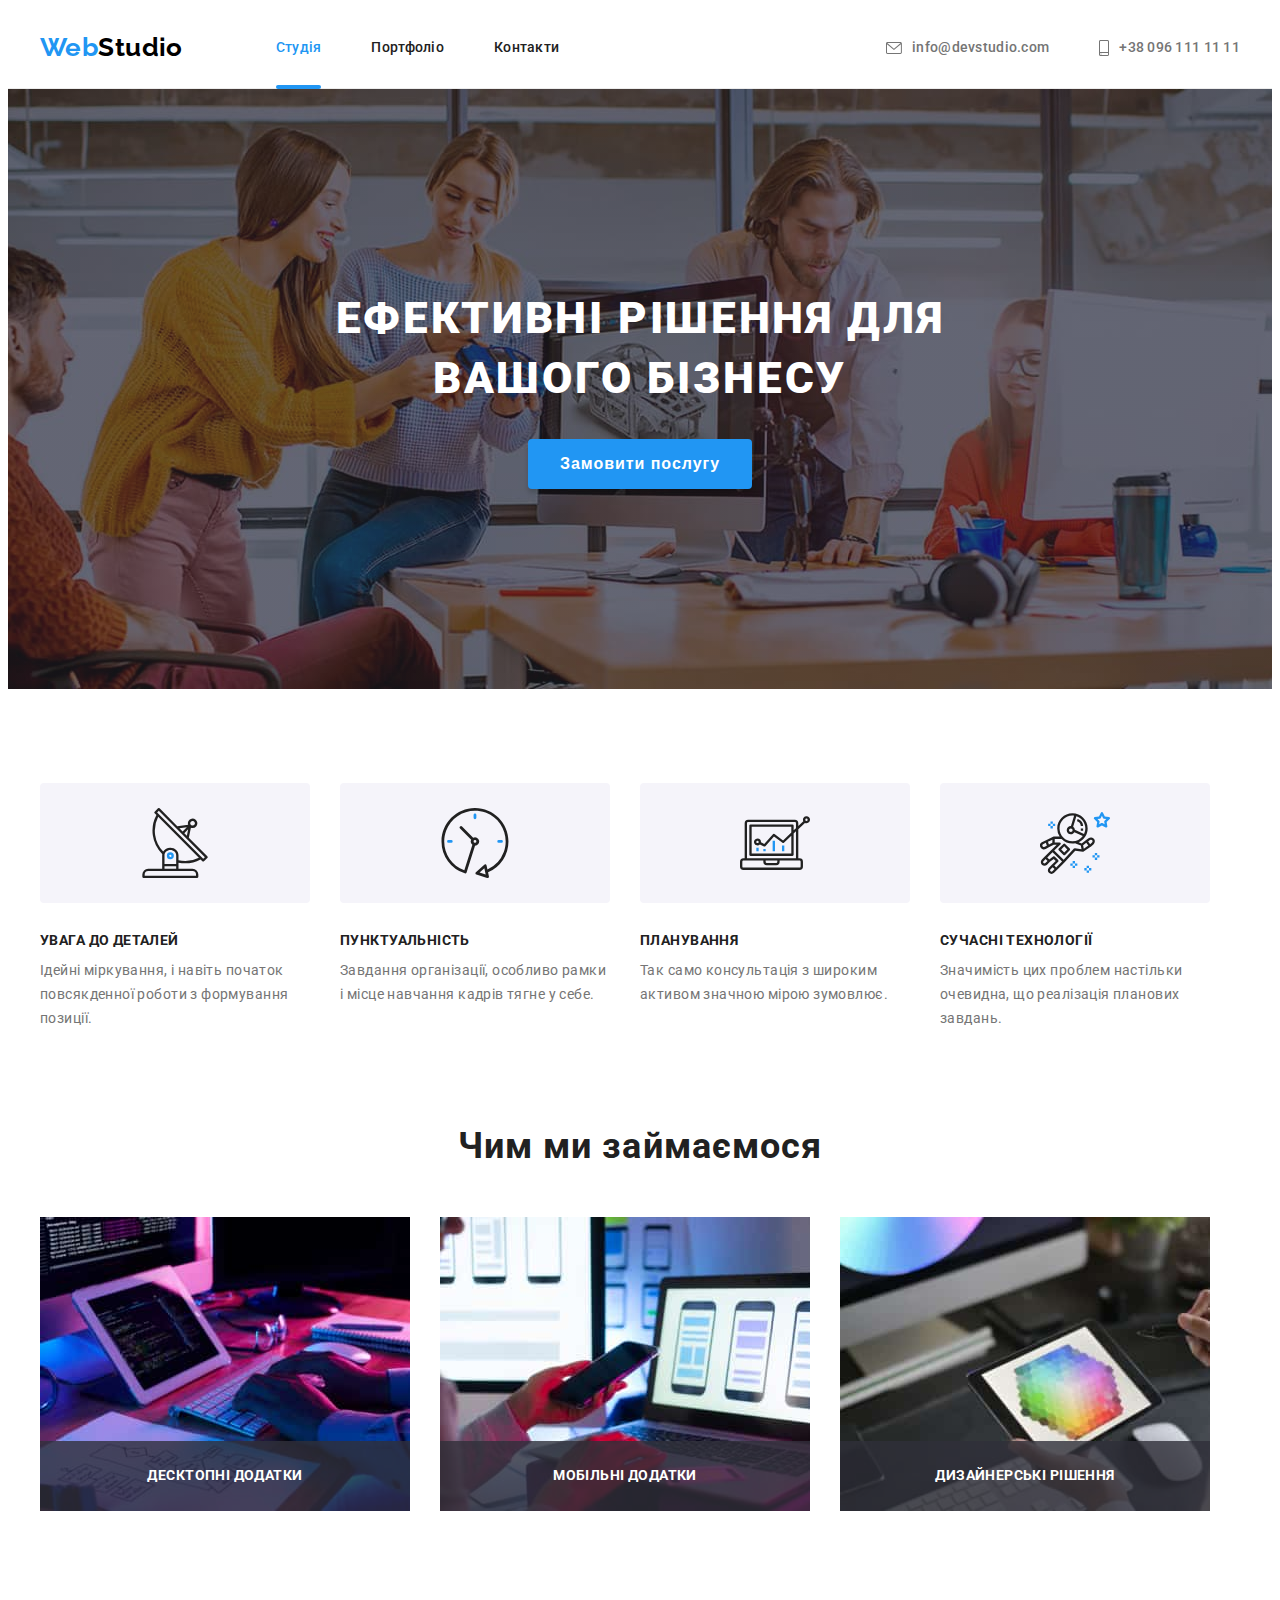
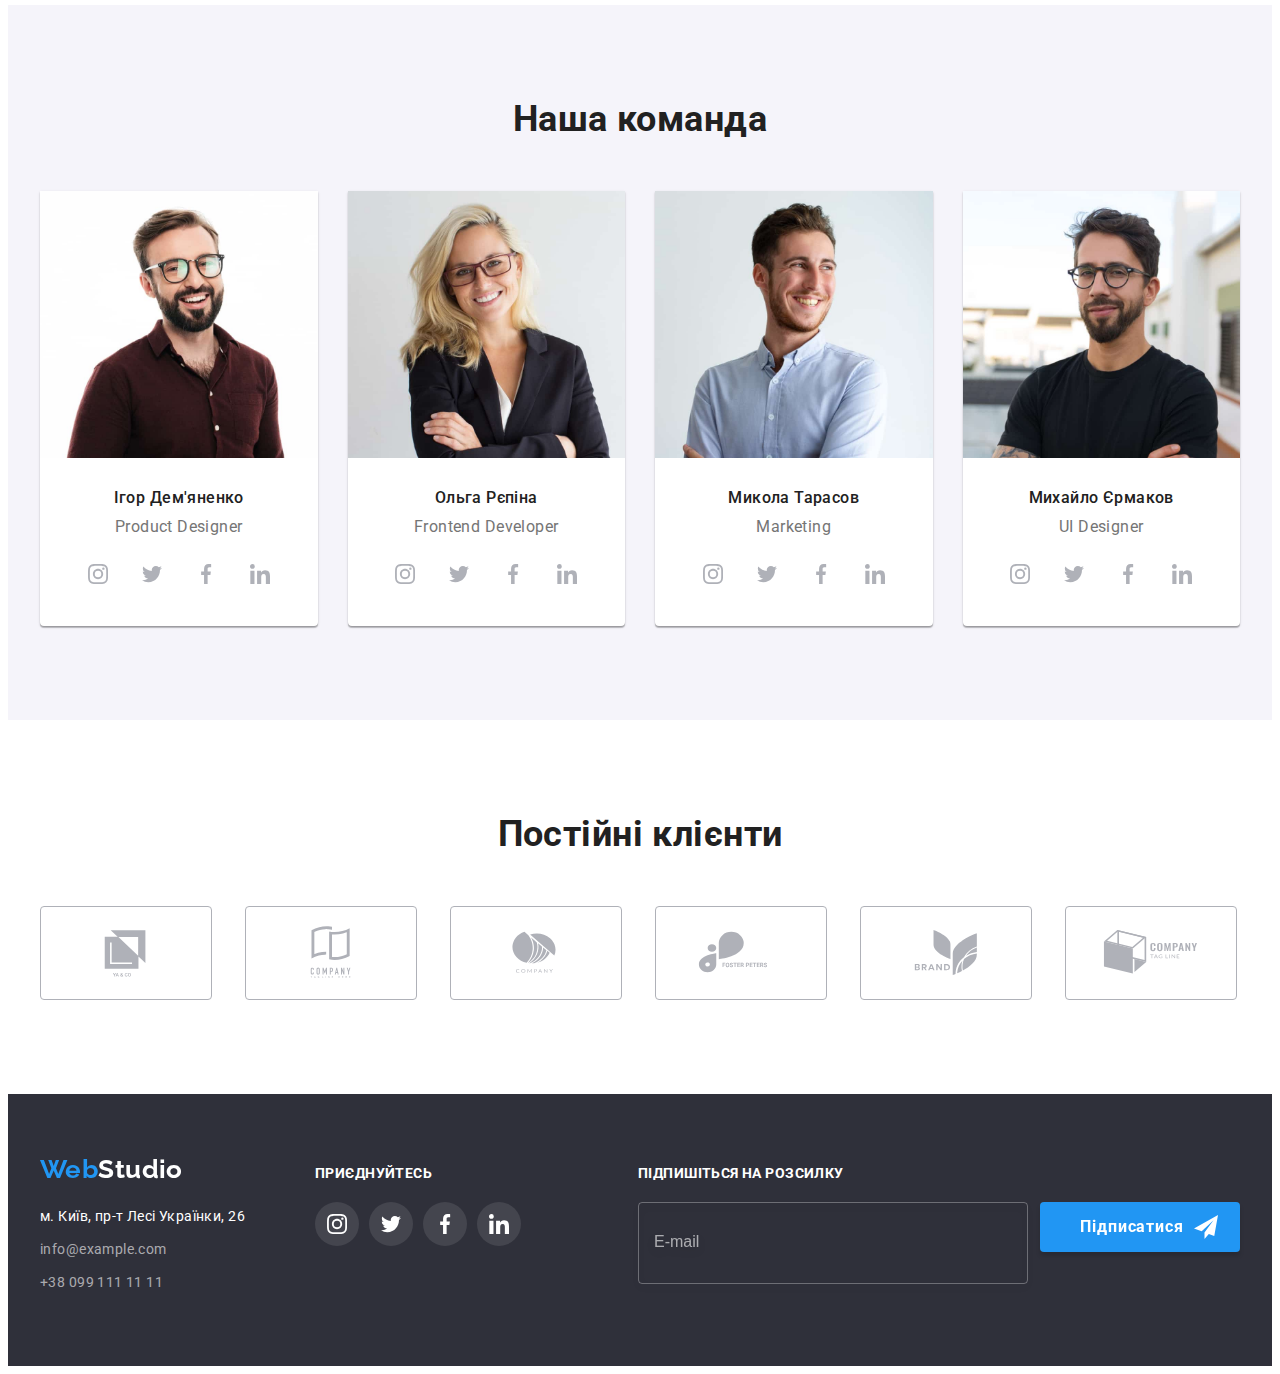
==== commit b896879d: "done studio" ====
--- a/index.html
+++ b/index.html
@@ -251,8 +251,7 @@
               <div class="gallery-list__thumb-image">
                 <picture>
                   <source
-                    srcset="./images/design.jpg x,
-                  ./images/design-2x.jpg x"
+                    srcset="./images/design.jpg 1x, ./images/design-2x.jpg 2x"
                     media="(min-width:1200px)"
                   />
                   <img
--- a/css/main.min.css
+++ b/css/main.min.css
@@ -1 +1 @@
-.portfolio-gallery,.portfolio__list,.socials__list,.adress__list,.clients-section__list,.team-contacts,.team-list,.gallery-list,.features-list,.contacts,.site-nav,.mobile-soc-links,.mobile-contacts,.mobile-menu__list{list-style:none;margin:0;padding-left:0}.portfolio-link,.socials__link,.adress__link,.team-contacts__link,.contacts__link,.site-nav__link,.mobile-contacts__link,.mobile-contacts__link-tel,.mobile-menu__link,.logo{text-decoration:none;color:inherit}.portfolio-link,.portfolio-btn,.submit-button,.form__input,.socials__link,.adress__link,.clients-section__link,.team-contacts__link,.hero__btn,.contacts__link,.site-nav__link--no-current::after,.site-nav__link,.form-feedback,.form-input,.backdrop{transition-property:all;transition-duration:250ms;transition-timing-function:cubic-bezier(0.4, 0, 0.2, 1)}.submit-button__icon,.socials__icon,.clients-section__icon,.team-contacts__icon,.contacts__icon{fill:currentColor}.portfolio-btn,.submit-button,.hero__btn,.form-submit-btn{display:block;margin:0 auto;cursor:pointer;border:none;border-radius:4px}.clients-section__title,.team__title{color:#212121;font-weight:700;font-size:28px;line-height:1.18;text-align:center}body{font-family:"Roboto",sans-serif;background-color:#fff;color:#212121;font-size:14px;letter-spacing:.03em}p,h1,h2,h3,h4,h5,h6{margin:0}ul{margin:0;padding-left:0}img{display:block;width:100%;max-width:100%;height:auto}address{font-style:normal}.section{padding-top:60px;padding-bottom:60px}@media screen and (min-width: 1200px){.section{padding-top:94px;padding-bottom:94px}}.visually-hidden{position:absolute;white-space:nowrap;width:1px;height:1px;overflow:hidden;border:0;padding:0;clip:rect(0 0 0 0);-webkit-clip-path:inset(50%);clip-path:inset(50%);margin:-1px}.container{width:100%;padding-left:15px;padding-right:15px;margin-left:auto;margin-right:auto}@media screen and (min-width: 480px){.container{width:480px}}@media screen and (min-width: 768px){.container{width:768px}}@media screen and (min-width: 1200px){.container{width:1200px}}.backdrop{position:fixed;top:0;left:0;width:100%;height:100%;background-color:rgba(0,0,0,.2)}.backdrop.is-hidden{opacity:0;pointer-events:none}.modal{position:absolute;top:50%;left:50%;transform:translate(-50%, -50%);margin-left:auto;margin-right:auto;padding:40px;background:#fff;box-shadow:0px 1px 3px rgba(0,0,0,.12),0px 1px 1px rgba(0,0,0,.14),0px 2px 1px rgba(0,0,0,.2);border-radius:4px}@media screen and (max-width: 479px){.modal{max-width:450px}}@media screen and (min-width: 480px){.modal{width:450px}}@media screen and (min-width: 768px){.modal{width:450px;height:609px}}@media screen and (min-width: 1200px){.modal{width:528px;height:581px}}.modal-close-button{position:absolute;top:8px;right:8px;display:flex;align-items:center;justify-content:center;width:30px;height:30px;border:1px solid rgba(0,0,0,.1);border-radius:50%;background-color:#fff;cursor:pointer}.modal-close-icon{transition:fill 250ms cubic-bezier(0.4, 0, 0.2, 1)}.modal-close-icon:hover,.modal-close-icon:focus{fill:#2196f3}.modal-title{font-weight:700;font-size:20px;line-height:1.15;text-align:center;margin-bottom:12px;margin-bottom:31px}.form-field{position:relative;display:flex;flex-direction:column;text-align:start;margin-bottom:10px;transition:border-color 250ms cubic-bezier(0.4, 0, 0.2, 1)}.form-label{display:block;margin-bottom:4px;font-size:12px;line-height:1.17;letter-spacing:.01em;color:#757575}.input-wrap{position:relative}.form-input{width:100%;height:40px;padding-left:42px;font-style:inherit;border:1px solid rgba(33,33,33,.2);border-radius:4px;outline:none;cursor:pointer}.form-field:focus-within .form-input,.form-field:hover .form-input{border:1px solid #2196f3}.form-icon{position:absolute;left:12px;top:50%;transform:translateY(-50%);transition-property:fill;transition-duration:250ms;transition-timing-function:cubic-bezier(0.4, 0, 0.2, 1)}.form-field:focus-within .form-icon,.form-field:hover .form-icon{fill:#2196f3}.form-field-last{display:flex;flex-direction:column;text-align:start;margin-bottom:20px}.form-feedback{width:100%;height:120px;padding:12px 16px;border:1px solid rgba(33,33,33,.2);border-radius:4px;resize:none;cursor:pointer;outline:none}.form-field-last:focus-within .form-feedback,.form-field-last:hover .form-feedback{border:1px solid #2196f3}.form-feedback::-moz-placeholder{font-size:12px;line-height:1.17;letter-spacing:.01em;color:rgba(117,117,117,.5)}.form-feedback:-ms-input-placeholder{font-size:12px;line-height:1.17;letter-spacing:.01em;color:rgba(117,117,117,.5)}.form-feedback::placeholder{font-size:12px;line-height:1.17;letter-spacing:.01em;color:rgba(117,117,117,.5)}.custom-check-box{display:flex;align-items:center;justify-content:center;margin-top:20px;margin-bottom:30px}.form-check{position:relative;display:flex;align-items:center;display:flex;align-items:center;justify-content:center;font-size:12px;line-height:1.17;cursor:pointer}@media screen and (min-width: 1200px){.form-check{font-size:14px;line-height:1.71}}.form-mailing{display:flex;align-items:center}.form-mailing-features{color:#2196f3;outline-color:#2196f3}.form-square-icon{position:absolute;left:0;top:-5px;display:flex;align-items:center;justify-content:center;margin-right:8px;transform:translate(-25px, 4px);width:16px;height:15px;border:2px solid #212121;cursor:pointer}@media screen and (min-width: 1200px){.form-square-icon{top:0}}.check-input:checked~.form-square-icon{background-size:cover;background-repeat:no-repeat;background-color:#2196f3;background-origin:border-box;border:2px solid #2196f3}.form-check:focus-within .form-square-icon{border:2px solid #2196f3}.form-submit-btn{font-family:inherit;font-weight:700;font-size:16px;line-height:1.88;letter-spacing:.06em;color:#fff;background-color:#2196f3;box-shadow:0px 4px 4px rgba(0,0,0,.15);padding:10px 52px;transition-property:background-color,box-shadow;transition-duration:250ms;transition-timing-function:cubic-bezier(0.4, 0, 0.2, 1)}.form-submit-btn:hover,.form-submit-btn:focus{box-shadow:0px 4px 4px rgba(0,0,0,.15);background-color:#188ce8}.header{display:flex;border-bottom:1px solid #ececec}@media(max-width: 767.5px){.menu{display:none}}@media screen and (max-width: 767.5px){.header__container{position:relative}}@media screen and (min-width: 768px){.header__container{display:flex;justify-content:space-between}}@media screen and (max-width: 767.5px){.menu-open-button{display:flex;position:absolute;top:10px;right:10px;border:none;background-color:#fff;cursor:pointer}}@media screen and (min-width: 768px){.menu-open-button{display:none}}@media screen and (min-width: 1200px){.menu-open-button{display:none}}.logo{position:relative;display:block;font-family:"Raleway",sans-serif;font-weight:700;font-size:26px;line-height:1.2}.logo__first-word{color:#2196f3}.logo__second-word{color:#000}.logo__second-word--change-color{color:#fff}.header__logo{margin-right:auto;padding:16px 0}@media screen and (min-width: 768px){.header__logo{margin-right:88px;padding-top:26px;padding-bottom:26px}}@media screen and (min-width: 1200px){.header__logo{margin-right:93px;padding-top:24px;padding-bottom:25px}}.footer-logo{display:flex;justify-content:center;margin-bottom:20px}@media screen and (min-width: 1200px){.footer-logo{justify-content:start}}.menu-container{position:fixed;display:flex;flex-direction:column;justify-content:space-between;background-color:#fff;z-index:1;top:0;left:0;width:100vw;height:100vh;padding:48px 40px}.menu-container>.container{width:100%}.menu-container.is-hidden{opacity:0;pointer-events:none}.menu-toggle{position:absolute;top:10px;right:15px;min-height:40px;min-width:40px;display:flex;align-items:center;justify-content:center;margin:0;padding:0;background-color:rgba(0,0,0,0);cursor:pointer;border:none;border-radius:50%;outline:none;color:#212121}.menu-toggle:hover,.menu-toggle:focus{fill:#2196f3}.mobile-menu__item:not(:last-child){margin-bottom:32px}.mobile-menu__link{display:block;font-weight:500;font-size:40px;line-height:1.18;letter-spacing:.02em;color:#212121}.mobile-menu__link:hover,.mobile-menu__link:focus{color:#2196f3}.mobile-menu__link--current{color:#2196f3}.mobile-contacts__link-tel{display:block;margin-bottom:32px;font-weight:500;font-size:26px;line-height:1.18;letter-spacing:.02em;color:#2196f3}@media screen and (min-width: 480px){.mobile-contacts__link-tel{font-size:34px}}.mobile-contacts__link{font-weight:500;font-size:24px;line-height:1.17;letter-spacing:.02em;color:#757575}.mobile-soc-links{display:flex;flex-wrap:wrap;font-weight:500;font-size:18px;line-height:1.22;letter-spacing:.02em;color:#2196f3}.mobile-soc-links_item:not(:last-child){margin-right:10px;padding-right:10px;border-right:1px solid rgba(33,33,33,.2)}.mobile-soc-links_link{display:block}.mobile-soc-links_link:hover,.mobile-soc-links_link:focus{color:#2196f3}.site-nav{display:flex;align-items:center;justify-content:center}@media screen and (max-width: 767px){.site-nav{display:none}}@media screen and (min-width: 768px){.header__nav{display:flex;align-items:center}}.site-nav__link{display:block;padding-top:32px;padding-bottom:32px;font-weight:500;line-height:1.14;letter-spacing:.02em;color:#212121}.site-nav__link:hover,.site-nav__link:focus{color:#2196f3}.site-nav__link--current{color:#2196f3}.site-nav__link--current::after{position:absolute;bottom:-1px;left:0;content:"";display:block;width:100%;height:4px;background:#2196f3;border-radius:2px}.site-nav__link--no-current::after{position:absolute;display:block;bottom:-1px;left:0;content:"";width:100%;height:4px;transform:scaleX(0);background-color:#2196f3;border-radius:2px}.site-nav__link:hover.site-nav__link--no-current::after,.site-nav__link:focus.site-nav__link--no-current::after{transform:scaleX(1)}.site-nav__item{position:relative}.site-nav__item:not(:first-child){margin-left:50px}.contacts{display:none}@media screen and (min-width: 768px)and (max-width: 1199px){.contacts{display:flex;flex-direction:column;justify-content:center;align-items:flex-start}}@media screen and (min-width: 1200px){.contacts{display:flex;align-items:center;justify-content:center}}.header-contacts{margin-left:96px}.contacts__link{display:flex;align-items:center;justify-content:flex-start;font-size:12px;font-weight:500;line-height:1.17;letter-spacing:.02em;color:#757575}@media screen and (min-width: 768px){.contacts__link{padding-top:5px;padding-bottom:5px}}@media screen and (min-width: 1200px){.contacts__link{display:flex;align-items:center;justify-content:center;padding-top:30px;padding-bottom:30px;font-size:14px;line-height:1.14}}.contacts__link:hover,.contacts__link:focus{color:#2196f3}@media screen and (min-width: 1200px){.contacts__item:not(:first-child){margin-left:50px}}.contacts__icon{margin-right:10px}.hero{display:flex;justify-content:center;align-items:center;height:400px;max-width:767px;margin-left:auto;margin-right:auto;background-image:linear-gradient(to right, rgba(47, 48, 58, 0.4), rgba(47, 48, 58, 0.4)),url(../images/hero-background-mobile.jpg);background-color:#c4c4c4;background-size:cover;background-repeat:no-repeat;background-position:center}@media(min-device-pixel-ratio: 2),(-webkit-min-device-pixel-ratio: 2),(min-resolution: 192dpi),(min-resolution: 2dppx){.hero{background-image:linear-gradient(to right, rgba(47, 48, 58, 0.4), rgba(47, 48, 58, 0.4)),url(../images/hero-background-mobile-2x.jpg)}}@media screen and (min-width: 768px){.hero{min-width:768px;background-image:linear-gradient(to right, rgba(47, 48, 58, 0.4), rgba(47, 48, 58, 0.4)),url(../images/hero-background-tablet.jpg)}}@media(min-device-pixel-ratio: 2),(-webkit-min-device-pixel-ratio: 2),(min-resolution: 192dpi),(min-resolution: 2dppx){.hero{background-image:linear-gradient(to right, rgba(47, 48, 58, 0.4), rgba(47, 48, 58, 0.4)),url(../images/hero-background-tablet-2x.jpg);background-color:#c4c4c4;background-size:cover;background-repeat:no-repeat;background-position:center}}@media screen and (min-width: 1200px){.hero{max-width:1600px;height:600px;background-image:linear-gradient(to right, rgba(47, 48, 58, 0.4), rgba(47, 48, 58, 0.4)),url(../images/hero-background.jpg)}}@media(min-device-pixel-ratio: 2),(-webkit-min-device-pixel-ratio: 2),(min-resolution: 192dpi),(min-resolution: 2dppx){.hero{background-image:linear-gradient(to right, rgba(47, 48, 58, 0.4), rgba(47, 48, 58, 0.4)),url(../images/hero-background-2x.jpg);background-color:#c4c4c4;background-size:cover;background-repeat:no-repeat;background-position:center}}.hero__title{max-width:360px;padding-top:118px 60px 198px;margin-right:auto;margin-left:auto;margin-bottom:30px;font-weight:900;font-size:22px;line-height:1.62;letter-spacing:.06em;text-transform:uppercase;color:#fff;text-align:center}@media screen and (min-width: 480px){.hero__title{font-size:26px}}@media screen and (min-width: 1200px){.hero__title{max-width:696px;font-size:44px;line-height:1.36}}.hero__btn{padding:10px 24px;font-weight:700;font-size:16px;line-height:1.88;letter-spacing:.06em;color:#fff;background-color:#2196f3;box-shadow:0px 4px 4px rgba(0,0,0,.15)}@media screen and (min-width: 1200px){.hero__btn{padding:10px 32px}}.hero__btn:hover,.hero__btn:focus{box-shadow:0px 4px 4px rgba(0,0,0,.15);background-color:#188ce8}.features-list{display:flex;flex-wrap:wrap;gap:30px}.features-list__thumb{height:120px;display:flex;align-items:center;justify-content:center;margin-bottom:30px;border-radius:4px;background-color:#f5f4fa;width:100%}.features-list__subtitle{text-align:center;margin-bottom:10px;font-weight:700;line-height:1.14;text-transform:uppercase;font-size:14px}@media screen and (min-width: 768px){.features-list__subtitle{text-align:left}}@media screen and (min-width: 1200px){.features-list__subtitle{text-align:left}}.features-list__text{width:100%;line-height:1.71;color:#757575}@media screen and (min-width: 480px){.features-list__text{width:460px}}@media screen and (min-width: 768px){.features-list__text{width:354px}}@media screen and (min-width: 1200px){.features-list__text{width:270px}}.gallery{display:none}@media screen and (min-width: 1200px){.gallery{display:flex;padding-top:0}}.gallery__title{margin-bottom:50px;font-weight:700;font-size:36px;line-height:1.17;text-align:center;letter-spacing:.03em;color:#212121}.gallery-list{display:flex;gap:30px}.gallery-list__thumb-image{position:relative}.gallery-list__over-text{position:absolute;bottom:0;display:flex;justify-content:center;align-items:center;width:370px;height:70px;background:rgba(47,48,58,.8);font-weight:700;line-height:1.14;text-transform:uppercase;color:#fff}.team{background-color:#f5f4fa}.team__title{margin-bottom:30px}@media screen and (min-width: 1200px){.team__title{margin-bottom:50px;font-size:36px;line-height:1.16}}.team-list{display:flex;flex-wrap:wrap;gap:30px}.team-list__item{width:100%;background:#fff;box-shadow:0px 1px 3px rgba(0,0,0,.12),0px 1px 1px rgba(0,0,0,.14),0px 2px 1px rgba(0,0,0,.2);border-radius:0px 0px 4px 4px}@media screen and (min-width: 768px){.team-list__item{width:calc((100% - 30px)/2)}}@media screen and (min-width: 1200px){.team-list__item{width:calc((100% - 90px)/4)}}.team-list__item__item:not(:last-child){margin-bottom:30px}.team-list__description{padding:30px 0 24px}@media screen and (min-width: 1200px){.team-list__description{padding-bottom:30px}}.team-list__title{margin-bottom:10px;font-weight:500;font-size:16px;line-height:1.19;text-align:center;color:#212121}.team-list__text{margin-bottom:16px;font-size:16px;line-height:1.19;text-align:center;color:#757575}.team-contacts{display:flex;align-items:center;justify-content:center;gap:10px}.team-contacts__link{display:flex;align-items:center;justify-content:center;width:44px;height:44px;border-radius:50%;color:#afb1b8}.team-contacts__link:hover,.team-contacts__link:focus{background-color:#2196f3;color:#fff}.clients-section__title{margin-bottom:30px}@media screen and (min-width: 1200px){.clients-section__title{margin-bottom:50px;font-size:36px;line-height:1.16}}.clients-section__list{display:flex;align-items:center;justify-content:center;flex-wrap:wrap;gap:30px}.clients-section__item{width:calc((100% - 30px)/2)}@media screen and (min-width: 768px){.clients-section__item{width:calc((100% - 60px)/3)}}@media screen and (min-width: 1200px){.clients-section__item{width:calc((100% - 150px)/6)}}.clients-section__link{display:flex;align-items:center;justify-content:center;width:130px;height:92px;border:1px solid #afb1b8;color:#afb1b8;border-radius:4px}@media screen and (min-width: 480px){.clients-section__link{width:210px}}@media screen and (min-width: 768px){.clients-section__link{width:226px}}@media screen and (min-width: 1200px){.clients-section__link{width:170px}}.clients-section__link:hover,.clients-section__link:focus{border-color:#2196f3;color:#2196f3}.footer{padding-top:60px;padding-bottom:60px;background-color:#2f303a;display:flex}@media screen and (min-width: 1200px){.footer__container{display:flex;align-items:baseline}}@media screen and (min-width: 768px){.footer__contacts-set{display:flex;justify-content:space-around;align-items:baseline}}.footer__thumb{text-align:center}@media screen and (min-width: 1200px){.footer__thumb{margin-right:70px;text-align:start}}.adress__link{line-height:1.71;color:rgba(255,255,255,.6)}.adress__link:hover,.adress__link:focus{color:#2196f3}.adress__link--change-color{color:#fff}.adress__item:not(:last-child){margin-bottom:8px}@media screen and (min-width: 1200px){.adress__item:not(:last-child){margin-bottom:9px}}.socials{text-align:center}@media screen and (min-width: 1200px){.socials{text-align:start}}.socials__title{margin-bottom:20px;font-weight:700;font-size:14px;line-height:1.14;text-transform:uppercase;color:#fff}@media screen and (max-width: 767px){.socials__title{margin-top:60px}}.socials__list{display:flex;align-items:center;justify-content:center;gap:10px;margin-bottom:60px}.socials__link{display:flex;align-items:center;justify-content:center;width:44px;height:44px;border-radius:50%;color:#fff;background-color:rgba(255,255,255,.1)}.socials__link:hover,.socials__link:focus{color:#fff;background-color:#2196f3}.sign-up{text-align:center}@media screen and (min-width: 1200px){.sign-up{margin-left:auto;text-align:start}}.sign-up .sign-up__title{font-weight:700;line-height:1.14;text-transform:uppercase;color:#fff;margin-bottom:20px}@media screen and (min-width: 768px){.sign-up .sign-up__title{margin-top:60px}}@media screen and (min-width: 1200px){.form{display:flex}}.form__input{padding:15px;width:100%;height:50px;margin-bottom:20px;background-color:rgba(0,0,0,0);border:1px solid rgba(255,255,255,.3);filter:drop-shadow(0px 4px 4px rgba(0, 0, 0, 0.15));color:rgba(255,255,255,.6);border-radius:4px;cursor:pointer}@media screen and (min-width: 768px){.form__input{width:450px}}@media screen and (min-width: 1200px){.form__input{width:358px}}.form__input:hover,.form__input:focus{border-color:#2196f3}.form__input::-moz-placeholder{font-size:14px;line-height:1.25;color:rgba(255,255,255,.6)}.form__input:-ms-input-placeholder{font-size:14px;line-height:1.25;color:rgba(255,255,255,.6)}.form__input::placeholder{font-size:14px;line-height:1.25;color:rgba(255,255,255,.6)}@media screen and (min-width: 1200px){.form__input::-moz-placeholder{font-size:16px}.form__input:-ms-input-placeholder{font-size:16px}.form__input::placeholder{font-size:16px}}.submit-button{display:flex;justify-content:center;align-items:center;width:200px;height:50px;padding:10px 10px 10px 28px;font-family:inherit;color:#fff;font-weight:700;font-size:16px;line-height:1.88;letter-spacing:.06em;background-color:#2196f3;box-shadow:0px 4px 4px rgba(0,0,0,.15);transform:scale(1)}@media screen and (min-width: 1200px){.submit-button{margin-left:12px}}.submit-button:hover,.submit-button:focus{transform:scale(1.02)}.submit-button__icon{margin-left:10px}.portfolio__list{display:flex;justify-content:start;flex-wrap:wrap;gap:8px;row-gap:15px;margin-bottom:40px}@media screen and (min-width: 768px){.portfolio__list{display:flex;align-items:center;justify-content:center;margin-bottom:30px}}@media screen and (min-width: 1200px){.portfolio__list{display:flex;align-items:center;justify-content:center;margin-bottom:50px}}.portfolio-btn{font-family:inherit;color:#212121;font-weight:500;font-size:16px;line-height:1.63;background-color:#f5f4fa;letter-spacing:.03em;padding:6px 22px}.portfolio-btn:hover,.portfolio-btn:focus{color:#fff;background-color:#2196f3;box-shadow:0px 3px 1px rgba(0,0,0,.1),0px 1px 2px rgba(0,0,0,.08),0px 2px 2px rgba(0,0,0,.12)}.portfolio-btn.current{background-color:#2196f3;color:#fff}@media screen and (min-width: 768px){.portfolio-gallery{display:flex;flex-wrap:wrap;gap:30px}}.portfolio-item{background:#fff;width:100%}@media screen and (min-width: 768px){.portfolio-item{width:354px}}@media screen and (min-width: 1200px){.portfolio-item{width:calc((100% - 60px)/3)}}@media screen and (min-width: 320px)and (max-width: 767px){.portfolio-item:not(:last-child){margin-bottom:30px}}.portfolio-link{display:block}.portfolio-link:hover,.portfolio-link:focus{box-shadow:0px 1px 1px rgba(0,0,0,.12),0px 4px 4px rgba(0,0,0,.06),1px 4px 6px rgba(0,0,0,.16)}@media screen and (min-width: 768px)and (max-width: 1199px){.portfolio-link{display:flex;flex-direction:column;height:100%}}.portpolio-image-thumb{position:relative;overflow:hidden}.portfolio-text-hidden{position:absolute;bottom:0;left:0;width:100%;height:100%;display:flex;align-items:center;justify-content:center;padding-left:24px;padding-right:24px;font-size:18px;line-height:1.56;color:#fff;background-color:rgba(33,150,243,.9);transform:translateY(101%);transition:transform 250ms cubic-bezier(0.4, 0, 0.2, 1)}.portfolio-link:hover .portfolio-text-hidden,.portfolio-link:focus .portfolio-text-hidden{transform:translateY(0)}.portfolio-description{padding:20px 24px;border-right:1px solid #eee;border-bottom:1px solid #eee;border-left:1px solid #eee}@media screen and (min-width: 768px)and (max-width: 1199px){.portfolio-description{flex-grow:1}}.portfolio-title{font-weight:700;font-size:18px;line-height:2;letter-spacing:.06em;margin-bottom:4px}.portfolio-text{font-size:16px;line-height:1.88;color:#757575}/*# sourceMappingURL=main.min.css.map */+.portfolio-gallery,.portfolio__list,.socials__list,.adress__list,.clients-section__list,.team-contacts,.team-list,.gallery-list,.features-list,.contacts,.site-nav,.mobile-soc-links,.mobile-contacts,.mobile-menu__list{list-style:none;margin:0;padding-left:0}.portfolio-link,.socials__link,.adress__link,.team-contacts__link,.contacts__link,.site-nav__link,.mobile-contacts__link,.mobile-contacts__link-tel,.mobile-menu__link,.logo{text-decoration:none;color:inherit}.portfolio-link,.portfolio-btn,.submit-button,.form__input,.socials__link,.adress__link,.clients-section__link,.team-contacts__link,.hero__btn,.contacts__link,.site-nav__link--no-current::after,.site-nav__link,.form-feedback,.form-input,.backdrop{transition-property:all;transition-duration:250ms;transition-timing-function:cubic-bezier(0.4, 0, 0.2, 1)}.submit-button__icon,.socials__icon,.clients-section__icon,.team-contacts__icon,.contacts__icon{fill:currentColor}.portfolio-btn,.submit-button,.hero__btn,.form-submit-btn{display:block;margin:0 auto;cursor:pointer;border:none;border-radius:4px}.clients-section__title,.team__title{color:#212121;font-weight:700;font-size:28px;line-height:1.18;text-align:center}body{font-family:"Roboto",sans-serif;background-color:#fff;color:#212121;font-size:14px;letter-spacing:.03em}p,h1,h2,h3,h4,h5,h6{margin:0}ul{margin:0;padding-left:0}img{display:block;width:100%;max-width:100%;height:auto}address{font-style:normal}.section{padding-top:60px;padding-bottom:60px}@media screen and (min-width: 1200px){.section{padding-top:94px;padding-bottom:94px}}.visually-hidden{position:absolute;white-space:nowrap;width:1px;height:1px;overflow:hidden;border:0;padding:0;clip:rect(0 0 0 0);-webkit-clip-path:inset(50%);clip-path:inset(50%);margin:-1px}.container{width:100%;padding-left:15px;padding-right:15px;margin-left:auto;margin-right:auto}@media screen and (min-width: 480px){.container{width:480px}}@media screen and (min-width: 768px){.container{width:768px}}@media screen and (min-width: 1200px){.container{width:1200px}}.backdrop{position:fixed;top:0;left:0;width:100%;height:100%;background-color:rgba(0,0,0,.2)}.backdrop.is-hidden{opacity:0;pointer-events:none}.modal{position:absolute;top:50%;left:50%;transform:translate(-50%, -50%);margin-left:auto;margin-right:auto;padding:40px;background:#fff;box-shadow:0px 1px 3px rgba(0,0,0,.12),0px 1px 1px rgba(0,0,0,.14),0px 2px 1px rgba(0,0,0,.2);border-radius:4px}@media screen and (max-width: 479px){.modal{max-width:450px}}@media screen and (min-width: 480px){.modal{width:450px}}@media screen and (min-width: 768px){.modal{width:450px;height:609px}}@media screen and (min-width: 1200px){.modal{width:528px;height:581px}}.modal-close-button{position:absolute;top:8px;right:8px;display:flex;align-items:center;justify-content:center;width:30px;height:30px;border:1px solid rgba(0,0,0,.1);border-radius:50%;background-color:#fff;cursor:pointer}.modal-close-icon{transition:fill 250ms cubic-bezier(0.4, 0, 0.2, 1)}.modal-close-icon:hover,.modal-close-icon:focus{fill:#2196f3}.modal-title{font-weight:700;font-size:20px;line-height:1.15;text-align:center;margin-bottom:12px;margin-bottom:31px}.form-field{position:relative;display:flex;flex-direction:column;text-align:start;margin-bottom:10px;transition:border-color 250ms cubic-bezier(0.4, 0, 0.2, 1)}.form-label{display:block;margin-bottom:4px;font-size:12px;line-height:1.17;letter-spacing:.01em;color:#757575}.input-wrap{position:relative}.form-input{width:100%;height:40px;padding-left:42px;font-style:inherit;border:1px solid rgba(33,33,33,.2);border-radius:4px;outline:none;cursor:pointer}.form-field:focus-within .form-input,.form-field:hover .form-input{border:1px solid #2196f3}.form-icon{position:absolute;left:12px;top:50%;transform:translateY(-50%);transition-property:fill;transition-duration:250ms;transition-timing-function:cubic-bezier(0.4, 0, 0.2, 1)}.form-field:focus-within .form-icon,.form-field:hover .form-icon{fill:#2196f3}.form-field-last{display:flex;flex-direction:column;text-align:start;margin-bottom:20px}.form-feedback{width:100%;height:120px;padding:12px 16px;border:1px solid rgba(33,33,33,.2);border-radius:4px;resize:none;cursor:pointer;outline:none}.form-field-last:focus-within .form-feedback,.form-field-last:hover .form-feedback{border:1px solid #2196f3}.form-feedback::-moz-placeholder{font-size:12px;line-height:1.17;letter-spacing:.01em;color:rgba(117,117,117,.5)}.form-feedback:-ms-input-placeholder{font-size:12px;line-height:1.17;letter-spacing:.01em;color:rgba(117,117,117,.5)}.form-feedback::placeholder{font-size:12px;line-height:1.17;letter-spacing:.01em;color:rgba(117,117,117,.5)}.custom-check-box{display:flex;align-items:center;justify-content:center;margin-top:20px;margin-bottom:30px}.form-check{position:relative;display:flex;align-items:center;display:flex;align-items:center;justify-content:center;font-size:12px;line-height:1.17;cursor:pointer}@media screen and (min-width: 1200px){.form-check{font-size:14px;line-height:1.71}}.form-mailing{display:flex;align-items:center}.form-mailing-features{color:#2196f3;outline-color:#2196f3}.form-square-icon{position:absolute;left:0;top:-5px;display:flex;align-items:center;justify-content:center;margin-right:8px;transform:translate(-25px, 4px);width:16px;height:15px;border:2px solid #212121;cursor:pointer}@media screen and (min-width: 1200px){.form-square-icon{top:0}}.check-input:checked~.form-square-icon{background-size:cover;background-repeat:no-repeat;background-color:#2196f3;background-origin:border-box;border:2px solid #2196f3}.form-check:focus-within .form-square-icon{border:2px solid #2196f3}.form-submit-btn{font-family:inherit;font-weight:700;font-size:16px;line-height:1.88;letter-spacing:.06em;color:#fff;background-color:#2196f3;box-shadow:0px 4px 4px rgba(0,0,0,.15);padding:10px 52px;transition-property:background-color,box-shadow;transition-duration:250ms;transition-timing-function:cubic-bezier(0.4, 0, 0.2, 1)}.form-submit-btn:hover,.form-submit-btn:focus{box-shadow:0px 4px 4px rgba(0,0,0,.15);background-color:#188ce8}.header{display:flex;border-bottom:1px solid #ececec}@media(max-width: 767.5px){.menu{display:none}}@media screen and (max-width: 767.5px){.header__container{position:relative}}@media screen and (min-width: 768px){.header__container{display:flex;justify-content:space-between}}@media screen and (max-width: 767.5px){.menu-open-button{display:flex;position:absolute;top:10px;right:10px;border:none;background-color:#fff;cursor:pointer}}@media screen and (min-width: 768px){.menu-open-button{display:none}}@media screen and (min-width: 1200px){.menu-open-button{display:none}}.logo{position:relative;display:block;font-family:"Raleway",sans-serif;font-weight:700;font-size:26px;line-height:1.2}.logo__first-word{color:#2196f3}.logo__second-word{color:#000}.logo__second-word--change-color{color:#fff}.header__logo{margin-right:auto;padding:16px 0}@media screen and (min-width: 768px){.header__logo{margin-right:88px;padding-top:26px;padding-bottom:26px}}@media screen and (min-width: 1200px){.header__logo{margin-right:93px;padding-top:24px;padding-bottom:25px}}.footer-logo{display:flex;justify-content:center;margin-bottom:20px}@media screen and (min-width: 1200px){.footer-logo{justify-content:start}}.menu-container{position:fixed;display:flex;flex-direction:column;justify-content:space-between;background-color:#fff;z-index:1;top:0;left:0;width:100vw;height:100vh;padding:48px 40px}.menu-container>.container{width:100%}.menu-container.is-hidden{opacity:0;pointer-events:none}.menu-toggle{position:absolute;top:10px;right:15px;min-height:40px;min-width:40px;display:flex;align-items:center;justify-content:center;margin:0;padding:0;background-color:rgba(0,0,0,0);cursor:pointer;border:none;border-radius:50%;outline:none;color:#212121}.menu-toggle:hover,.menu-toggle:focus{fill:#2196f3}.mobile-menu__item:not(:last-child){margin-bottom:32px}.mobile-menu__link{display:block;font-weight:500;font-size:40px;line-height:1.18;letter-spacing:.02em;color:#212121}.mobile-menu__link:hover,.mobile-menu__link:focus{color:#2196f3}.mobile-menu__link--current{color:#2196f3}.mobile-contacts__link-tel{display:block;margin-bottom:32px;font-weight:500;font-size:26px;line-height:1.18;letter-spacing:.02em;color:#2196f3}@media screen and (min-width: 480px){.mobile-contacts__link-tel{font-size:34px}}.mobile-contacts__link{font-weight:500;font-size:24px;line-height:1.17;letter-spacing:.02em;color:#757575}.mobile-soc-links{display:flex;flex-wrap:wrap;font-weight:500;font-size:18px;line-height:1.22;letter-spacing:.02em;color:#2196f3}.mobile-soc-links_item:not(:last-child){margin-right:10px;padding-right:10px;border-right:1px solid rgba(33,33,33,.2)}.mobile-soc-links_link{display:block}.mobile-soc-links_link:hover,.mobile-soc-links_link:focus{color:#2196f3}.site-nav{display:flex;align-items:center;justify-content:center}@media screen and (max-width: 767px){.site-nav{display:none}}@media screen and (min-width: 768px){.header__nav{display:flex;align-items:center}}.site-nav__link{display:block;padding-top:32px;padding-bottom:32px;font-weight:500;line-height:1.14;letter-spacing:.02em;color:#212121}.site-nav__link:hover,.site-nav__link:focus{color:#2196f3}.site-nav__link--current{color:#2196f3}.site-nav__link--current::after{position:absolute;bottom:-1px;left:0;content:"";display:block;width:100%;height:4px;background:#2196f3;border-radius:2px}.site-nav__link--no-current::after{position:absolute;display:block;bottom:-1px;left:0;content:"";width:100%;height:4px;transform:scaleX(0);background-color:#2196f3;border-radius:2px}.site-nav__link:hover.site-nav__link--no-current::after,.site-nav__link:focus.site-nav__link--no-current::after{transform:scaleX(1)}.site-nav__item{position:relative}.site-nav__item:not(:first-child){margin-left:50px}.contacts{display:none}@media screen and (min-width: 768px)and (max-width: 1199px){.contacts{display:flex;flex-direction:column;justify-content:center;align-items:flex-start}}@media screen and (min-width: 1200px){.contacts{display:flex;align-items:center;justify-content:center}}.header-contacts{margin-left:96px}.contacts__link{display:flex;align-items:center;justify-content:flex-start;font-size:12px;font-weight:500;line-height:1.17;letter-spacing:.02em;color:#757575}@media screen and (min-width: 768px){.contacts__link{padding-top:5px;padding-bottom:5px}}@media screen and (min-width: 1200px){.contacts__link{display:flex;align-items:center;justify-content:center;padding-top:30px;padding-bottom:30px;font-size:14px;line-height:1.14}}.contacts__link:hover,.contacts__link:focus{color:#2196f3}@media screen and (min-width: 1200px){.contacts__item:not(:first-child){margin-left:50px}}.contacts__icon{margin-right:10px}.hero{display:flex;justify-content:center;align-items:center;height:400px;max-width:767px;margin-left:auto;margin-right:auto;background-image:linear-gradient(to right, rgba(47, 48, 58, 0.4), rgba(47, 48, 58, 0.4)),url(../images/hero-background-mobile.jpg);background-color:#c4c4c4;background-size:cover;background-repeat:no-repeat;background-position:center}@media(min-device-pixel-ratio: 2),(-webkit-min-device-pixel-ratio: 2),(min-resolution: 192dpi),(min-resolution: 2dppx){.hero{background-image:linear-gradient(to right, rgba(47, 48, 58, 0.4), rgba(47, 48, 58, 0.4)),url(../images/hero-background-mobile-2x.jpg)}}@media screen and (min-width: 768px){.hero{min-width:768px;background-image:linear-gradient(to right, rgba(47, 48, 58, 0.4), rgba(47, 48, 58, 0.4)),url(../images/hero-background-tablet.jpg)}}@media(min-device-pixel-ratio: 2),(-webkit-min-device-pixel-ratio: 2),(min-resolution: 192dpi),(min-resolution: 2dppx){.hero{background-image:linear-gradient(to right, rgba(47, 48, 58, 0.4), rgba(47, 48, 58, 0.4)),url(../images/hero-background-tablet-2x.jpg);background-color:#c4c4c4;background-size:cover;background-repeat:no-repeat;background-position:center}}@media screen and (min-width: 1200px){.hero{max-width:1600px;height:600px;background-image:linear-gradient(to right, rgba(47, 48, 58, 0.4), rgba(47, 48, 58, 0.4)),url(../images/hero-background.jpg)}}@media(min-device-pixel-ratio: 2),(-webkit-min-device-pixel-ratio: 2),(min-resolution: 192dpi),(min-resolution: 2dppx){.hero{background-image:linear-gradient(to right, rgba(47, 48, 58, 0.4), rgba(47, 48, 58, 0.4)),url(../images/hero-background-2x.jpg);background-color:#c4c4c4;background-size:cover;background-repeat:no-repeat;background-position:center}}.hero__title{max-width:360px;padding-top:118px 60px 198px;margin-right:auto;margin-left:auto;margin-bottom:30px;font-weight:900;font-size:22px;line-height:1.62;letter-spacing:.06em;text-transform:uppercase;color:#fff;text-align:center}@media screen and (min-width: 480px){.hero__title{font-size:26px}}@media screen and (min-width: 1200px){.hero__title{max-width:696px;font-size:44px;line-height:1.36}}.hero__btn{padding:10px 24px;font-weight:700;font-size:16px;line-height:1.88;letter-spacing:.06em;color:#fff;background-color:#2196f3;box-shadow:0px 4px 4px rgba(0,0,0,.15)}@media screen and (min-width: 1200px){.hero__btn{padding:10px 32px}}.hero__btn:hover,.hero__btn:focus{box-shadow:0px 4px 4px rgba(0,0,0,.15);background-color:#188ce8}.features-list{display:flex;flex-wrap:wrap;gap:30px}.features-list__thumb{height:120px;display:flex;align-items:center;justify-content:center;margin-bottom:30px;border-radius:4px;background-color:#f5f4fa;width:100%}.features-list__subtitle{text-align:center;margin-bottom:10px;font-weight:700;line-height:1.14;text-transform:uppercase;font-size:14px}@media screen and (min-width: 768px){.features-list__subtitle{text-align:left}}@media screen and (min-width: 1200px){.features-list__subtitle{text-align:left}}.features-list__text{width:100%;line-height:1.71;color:#757575}@media screen and (min-width: 480px){.features-list__text{width:460px}}@media screen and (min-width: 768px){.features-list__text{width:354px}}@media screen and (min-width: 1200px){.features-list__text{width:270px}}.gallery{display:none}@media screen and (min-width: 1200px){.gallery{display:flex;padding-top:0}}.gallery__title{margin-bottom:50px;font-weight:700;font-size:36px;line-height:1.17;text-align:center;letter-spacing:.03em;color:#212121}.gallery-list{display:flex;gap:30px}.gallery-list__thumb-image{position:relative}.gallery-list__over-text{position:absolute;bottom:0;display:flex;justify-content:center;align-items:center;width:370px;height:70px;background:rgba(47,48,58,.8);font-weight:700;line-height:1.14;text-transform:uppercase;color:#fff}.team{background-color:#f5f4fa}.team__title{margin-bottom:30px}@media screen and (min-width: 1200px){.team__title{margin-bottom:50px;font-size:36px;line-height:1.16}}.team-list{display:flex;flex-wrap:wrap;gap:30px}.team-list__item{width:100%;background:#fff;box-shadow:0px 1px 3px rgba(0,0,0,.12),0px 1px 1px rgba(0,0,0,.14),0px 2px 1px rgba(0,0,0,.2);border-radius:0px 0px 4px 4px}@media screen and (min-width: 768px){.team-list__item{width:calc((100% - 30px)/2)}}@media screen and (min-width: 1200px){.team-list__item{width:calc((100% - 90px)/4)}}.team-list__item__item:not(:last-child){margin-bottom:30px}.team-list__description{padding:30px 0 24px}@media screen and (min-width: 1200px){.team-list__description{padding-bottom:30px}}.team-list__title{margin-bottom:10px;font-weight:500;font-size:16px;line-height:1.19;text-align:center;color:#212121}.team-list__text{margin-bottom:16px;font-size:16px;line-height:1.19;text-align:center;color:#757575}.team-contacts{display:flex;align-items:center;justify-content:center;gap:10px}.team-contacts__link{display:flex;align-items:center;justify-content:center;width:44px;height:44px;border-radius:50%;color:#afb1b8}.team-contacts__link:hover,.team-contacts__link:focus{background-color:#2196f3;color:#fff}.clients-section__title{margin-bottom:30px}@media screen and (min-width: 1200px){.clients-section__title{margin-bottom:50px;font-size:36px;line-height:1.16}}.clients-section__list{display:flex;align-items:center;justify-content:center;flex-wrap:wrap;gap:30px}.clients-section__item{width:calc((100% - 30px)/2)}@media screen and (min-width: 768px){.clients-section__item{width:calc((100% - 60px)/3)}}@media screen and (min-width: 1200px){.clients-section__item{width:calc((100% - 150px)/6)}}.clients-section__link{display:flex;align-items:center;justify-content:center;width:130px;height:92px;border:1px solid #afb1b8;color:#afb1b8;border-radius:4px}@media screen and (min-width: 480px){.clients-section__link{width:210px}}@media screen and (min-width: 768px){.clients-section__link{width:226px}}@media screen and (min-width: 1200px){.clients-section__link{width:170px}}.clients-section__link:hover,.clients-section__link:focus{border-color:#2196f3;color:#2196f3}.footer{padding-top:60px;padding-bottom:60px;background-color:#2f303a;display:flex}@media screen and (min-width: 1200px){.footer__container{display:flex;align-items:baseline}}@media screen and (min-width: 768px){.footer__contacts-set{display:flex;justify-content:space-around;align-items:baseline}}.footer__thumb{text-align:center}@media screen and (min-width: 1200px){.footer__thumb{margin-right:70px;text-align:start}}.adress__link{line-height:1.71;color:rgba(255,255,255,.6)}.adress__link:hover,.adress__link:focus{color:#2196f3}.adress__link--change-color{color:#fff}.adress__item:not(:last-child){margin-bottom:8px}@media screen and (min-width: 1200px){.adress__item:not(:last-child){margin-bottom:9px}}.socials{text-align:center}@media screen and (min-width: 1200px){.socials{text-align:start}}.socials__title{margin-bottom:20px;font-weight:700;font-size:14px;line-height:1.14;text-transform:uppercase;color:#fff}@media screen and (max-width: 767px){.socials__title{margin-top:60px}}.socials__list{display:flex;align-items:center;justify-content:center;gap:10px;margin-bottom:60px}.socials__link{display:flex;align-items:center;justify-content:center;width:44px;height:44px;border-radius:50%;color:#fff;background-color:rgba(255,255,255,.1)}.socials__link:hover,.socials__link:focus{color:#fff;background-color:#2196f3}.sign-up{text-align:center}@media screen and (min-width: 1200px){.sign-up{margin-left:auto;text-align:start}}.sign-up__title{font-weight:700;line-height:1.14;text-transform:uppercase;color:#fff;margin-bottom:20px}@media screen and (min-width: 768px)and (max-width: 1199px){.sign-up__title{margin-top:60px}}@media screen and (min-width: 1200px){.form{display:flex}}.form__input{padding:15px;width:100%;height:50px;margin-bottom:20px;background-color:rgba(0,0,0,0);border:1px solid rgba(255,255,255,.3);filter:drop-shadow(0px 4px 4px rgba(0, 0, 0, 0.15));color:rgba(255,255,255,.6);border-radius:4px;cursor:pointer}@media screen and (min-width: 768px){.form__input{width:450px}}@media screen and (min-width: 1200px){.form__input{width:358px}}.form__input:hover,.form__input:focus{border-color:#2196f3}.form__input::-moz-placeholder{font-size:14px;line-height:1.25;color:rgba(255,255,255,.6)}.form__input:-ms-input-placeholder{font-size:14px;line-height:1.25;color:rgba(255,255,255,.6)}.form__input::placeholder{font-size:14px;line-height:1.25;color:rgba(255,255,255,.6)}@media screen and (min-width: 1200px){.form__input::-moz-placeholder{font-size:16px}.form__input:-ms-input-placeholder{font-size:16px}.form__input::placeholder{font-size:16px}}.submit-button{display:flex;justify-content:center;align-items:center;width:200px;height:50px;padding:10px 10px 10px 28px;font-family:inherit;color:#fff;font-weight:700;font-size:16px;line-height:1.88;letter-spacing:.06em;background-color:#2196f3;box-shadow:0px 4px 4px rgba(0,0,0,.15);transform:scale(1)}@media screen and (min-width: 1200px){.submit-button{margin-left:12px}}.submit-button:hover,.submit-button:focus{transform:scale(1.02)}.submit-button__icon{margin-left:10px}.portfolio__list{display:flex;justify-content:start;flex-wrap:wrap;gap:8px;row-gap:15px;margin-bottom:40px}@media screen and (min-width: 768px){.portfolio__list{display:flex;align-items:center;justify-content:center;margin-bottom:30px}}@media screen and (min-width: 1200px){.portfolio__list{display:flex;align-items:center;justify-content:center;margin-bottom:50px}}.portfolio-btn{font-family:inherit;color:#212121;font-weight:500;font-size:16px;line-height:1.63;background-color:#f5f4fa;letter-spacing:.03em;padding:6px 22px}.portfolio-btn:hover,.portfolio-btn:focus{color:#fff;background-color:#2196f3;box-shadow:0px 3px 1px rgba(0,0,0,.1),0px 1px 2px rgba(0,0,0,.08),0px 2px 2px rgba(0,0,0,.12)}.portfolio-btn.current{background-color:#2196f3;color:#fff}@media screen and (min-width: 768px){.portfolio-gallery{display:flex;flex-wrap:wrap;gap:30px}}.portfolio-item{background:#fff;width:100%}@media screen and (min-width: 768px){.portfolio-item{width:354px}}@media screen and (min-width: 1200px){.portfolio-item{width:calc((100% - 60px)/3)}}@media screen and (min-width: 320px)and (max-width: 767px){.portfolio-item:not(:last-child){margin-bottom:30px}}.portfolio-link{display:block}.portfolio-link:hover,.portfolio-link:focus{box-shadow:0px 1px 1px rgba(0,0,0,.12),0px 4px 4px rgba(0,0,0,.06),1px 4px 6px rgba(0,0,0,.16)}@media screen and (min-width: 768px)and (max-width: 1199px){.portfolio-link{display:flex;flex-direction:column;height:100%}}.portpolio-image-thumb{position:relative;overflow:hidden}.portfolio-text-hidden{position:absolute;bottom:0;left:0;width:100%;height:100%;display:flex;align-items:center;justify-content:center;padding-left:24px;padding-right:24px;font-size:18px;line-height:1.56;color:#fff;background-color:rgba(33,150,243,.9);transform:translateY(101%);transition:transform 250ms cubic-bezier(0.4, 0, 0.2, 1)}.portfolio-link:hover .portfolio-text-hidden,.portfolio-link:focus .portfolio-text-hidden{transform:translateY(0)}.portfolio-description{padding:20px 24px;border-right:1px solid #eee;border-bottom:1px solid #eee;border-left:1px solid #eee}@media screen and (min-width: 768px)and (max-width: 1199px){.portfolio-description{flex-grow:1}}.portfolio-title{font-weight:700;font-size:18px;line-height:2;letter-spacing:.06em;margin-bottom:4px}.portfolio-text{font-size:16px;line-height:1.88;color:#757575}/*# sourceMappingURL=main.min.css.map */